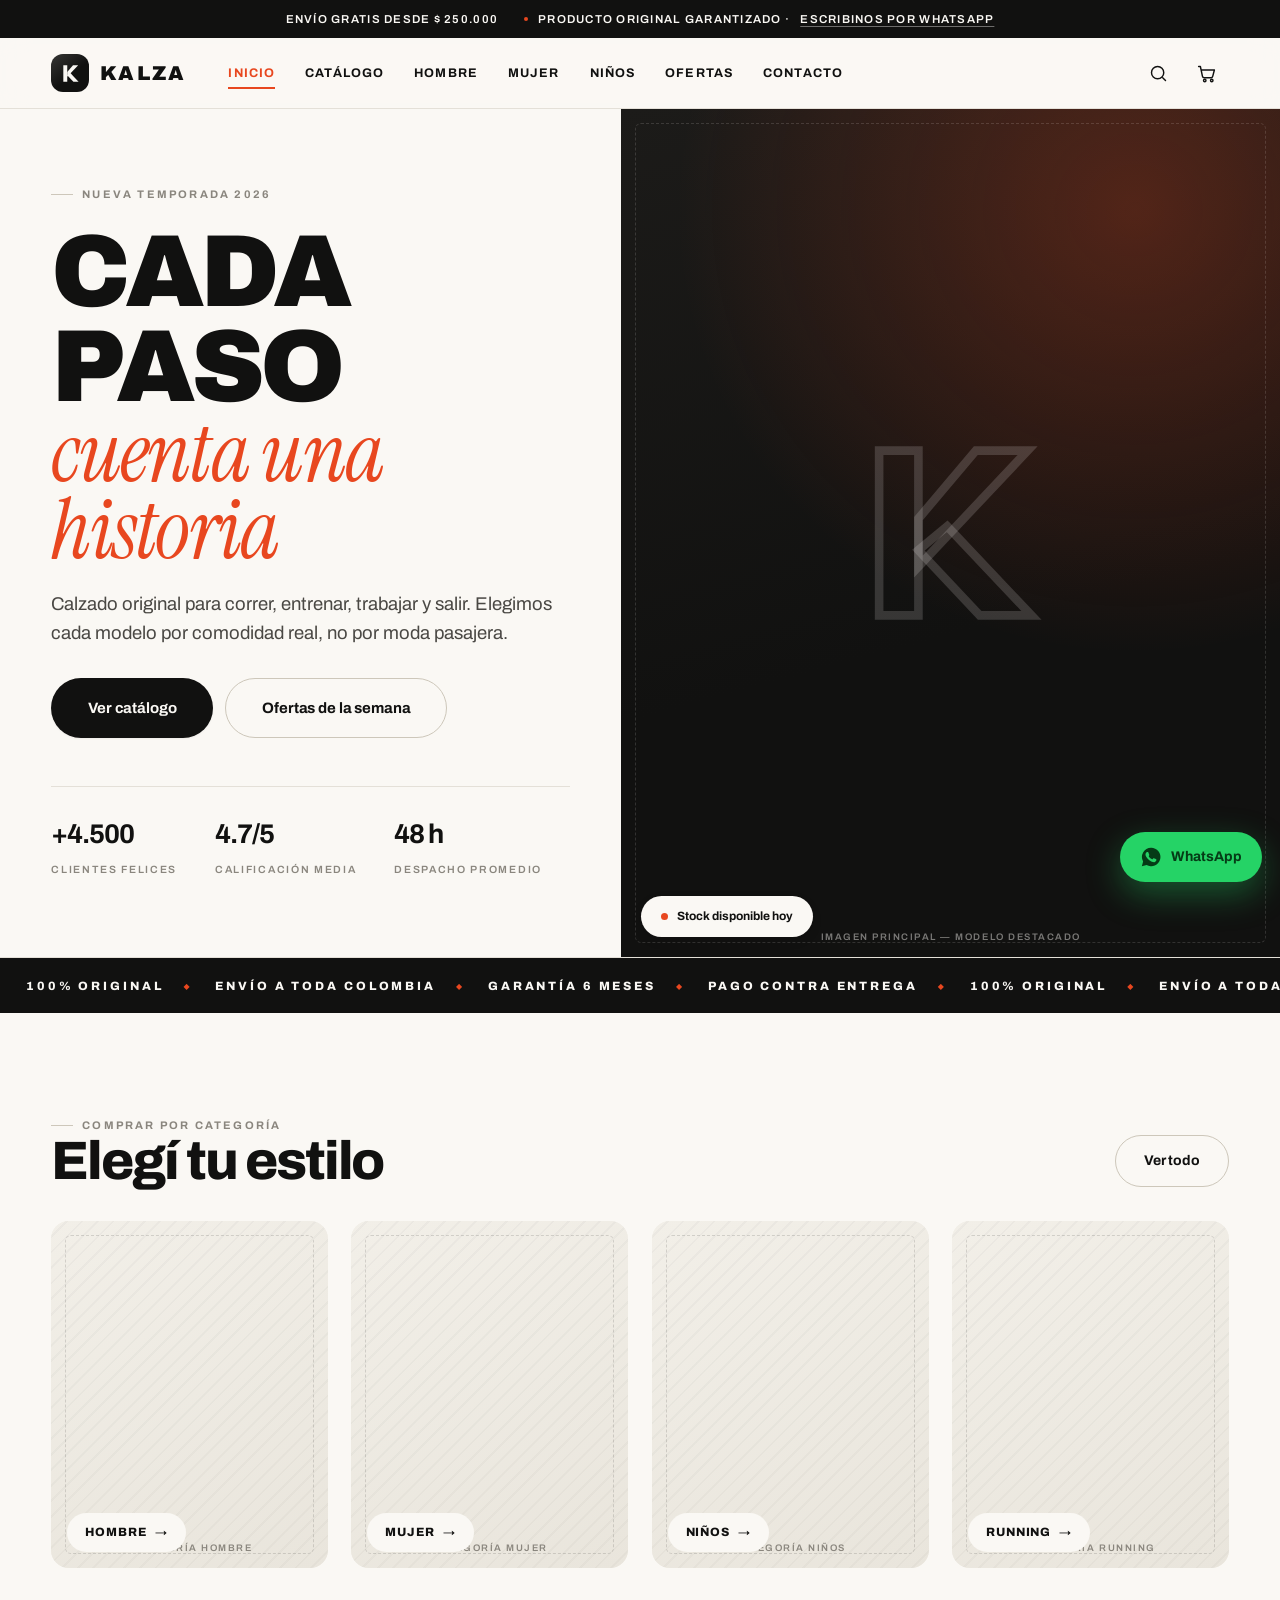
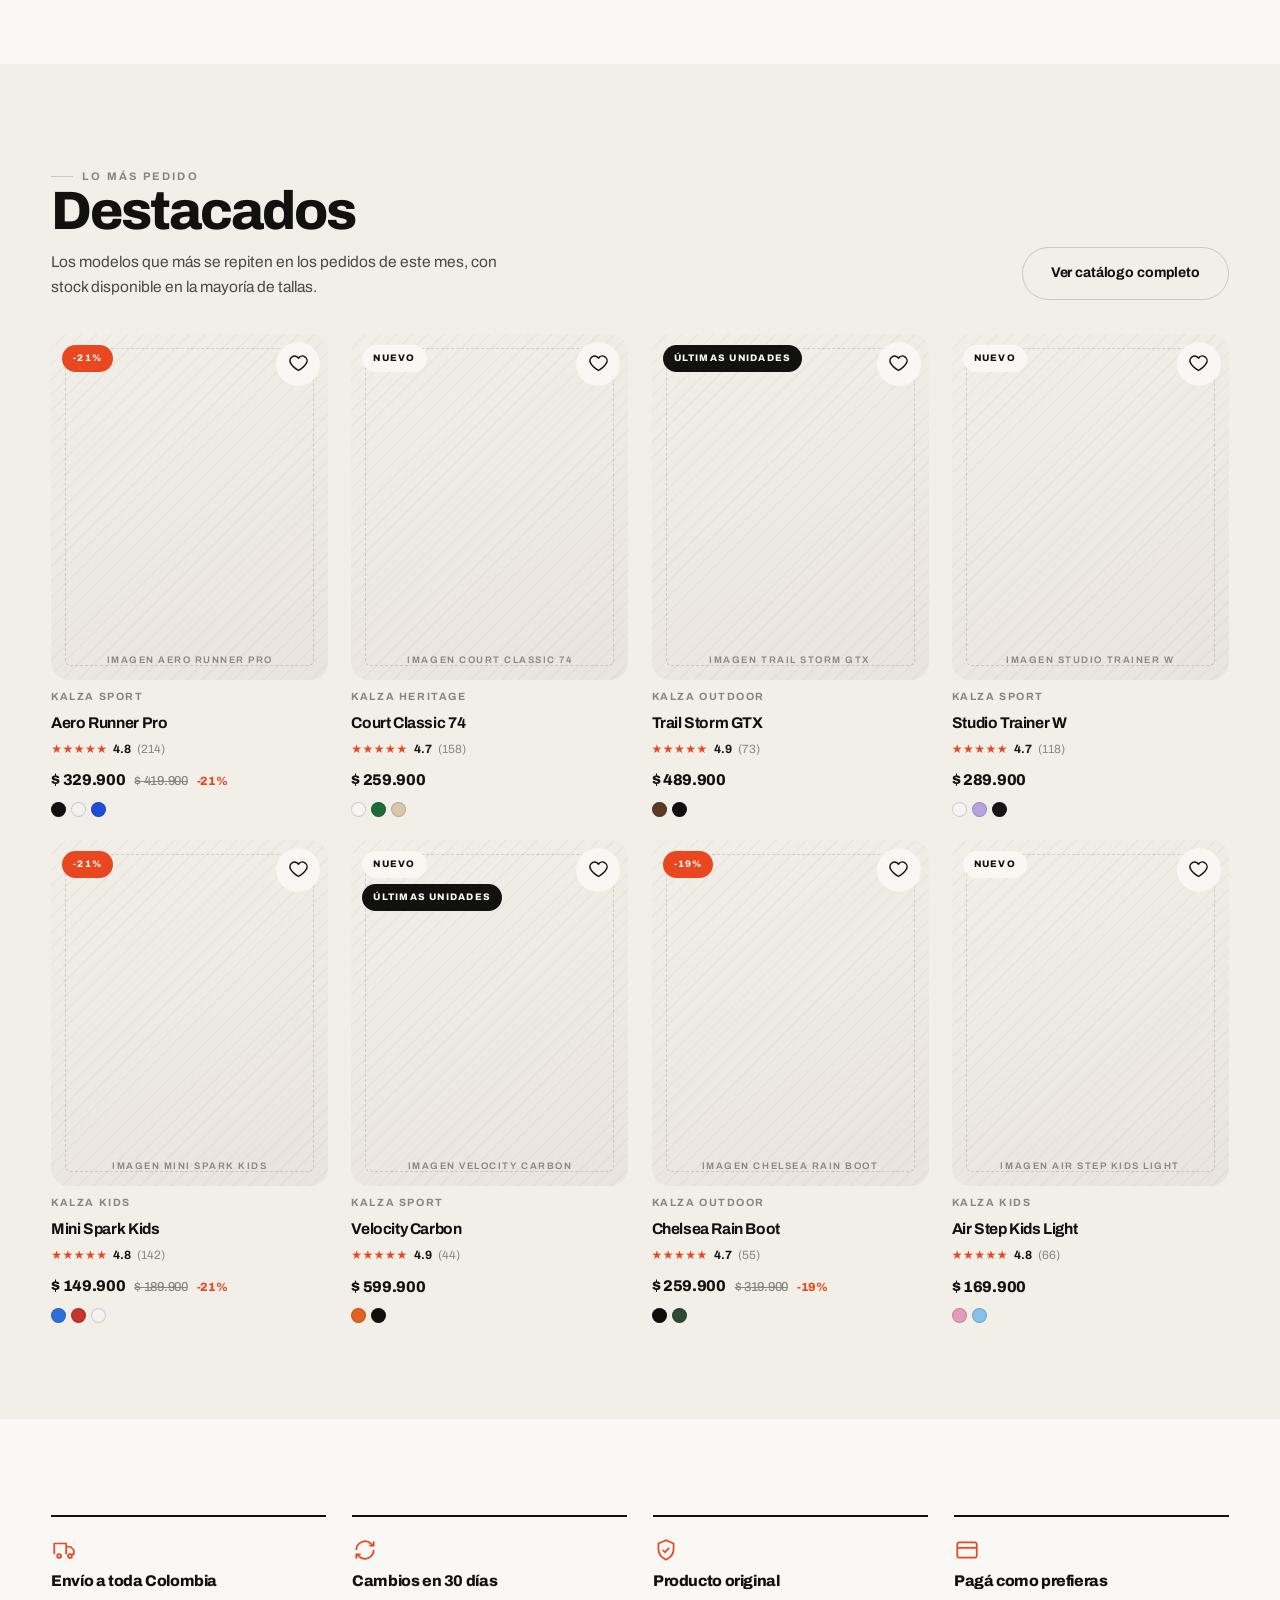
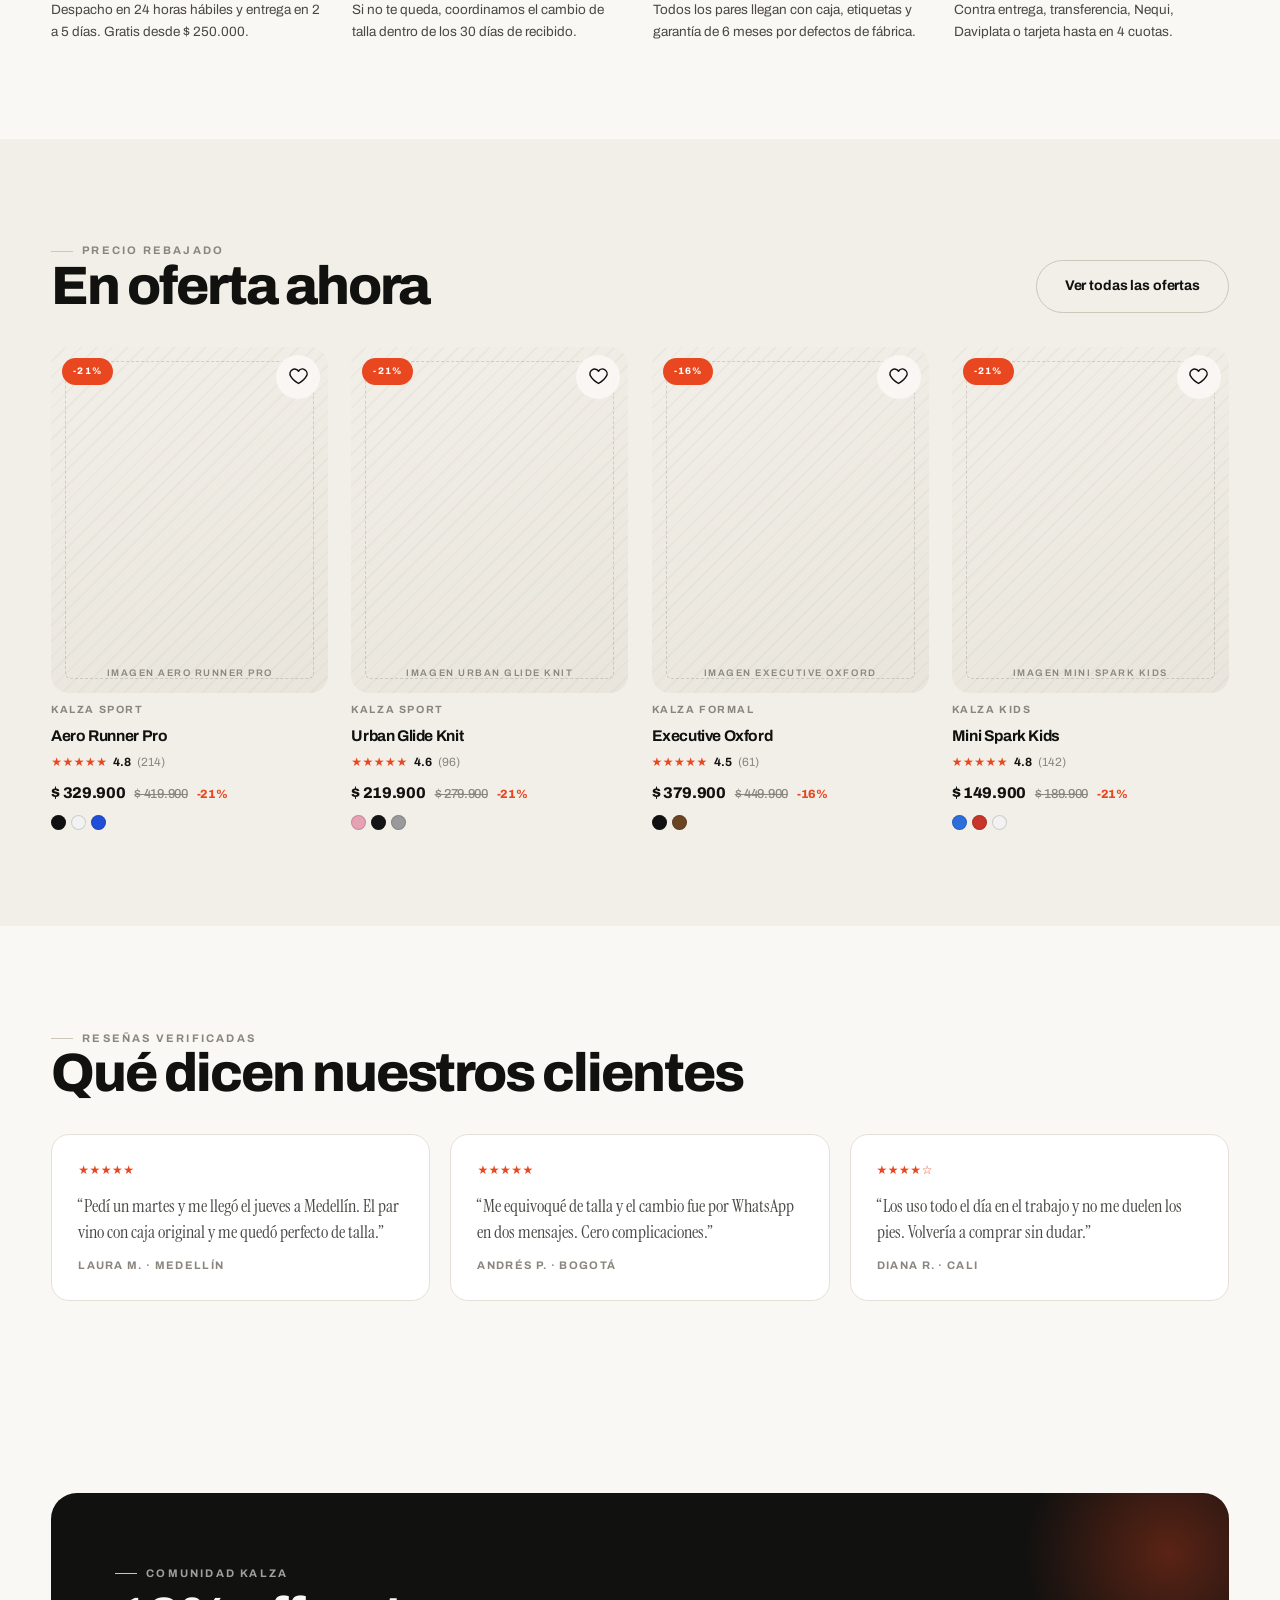
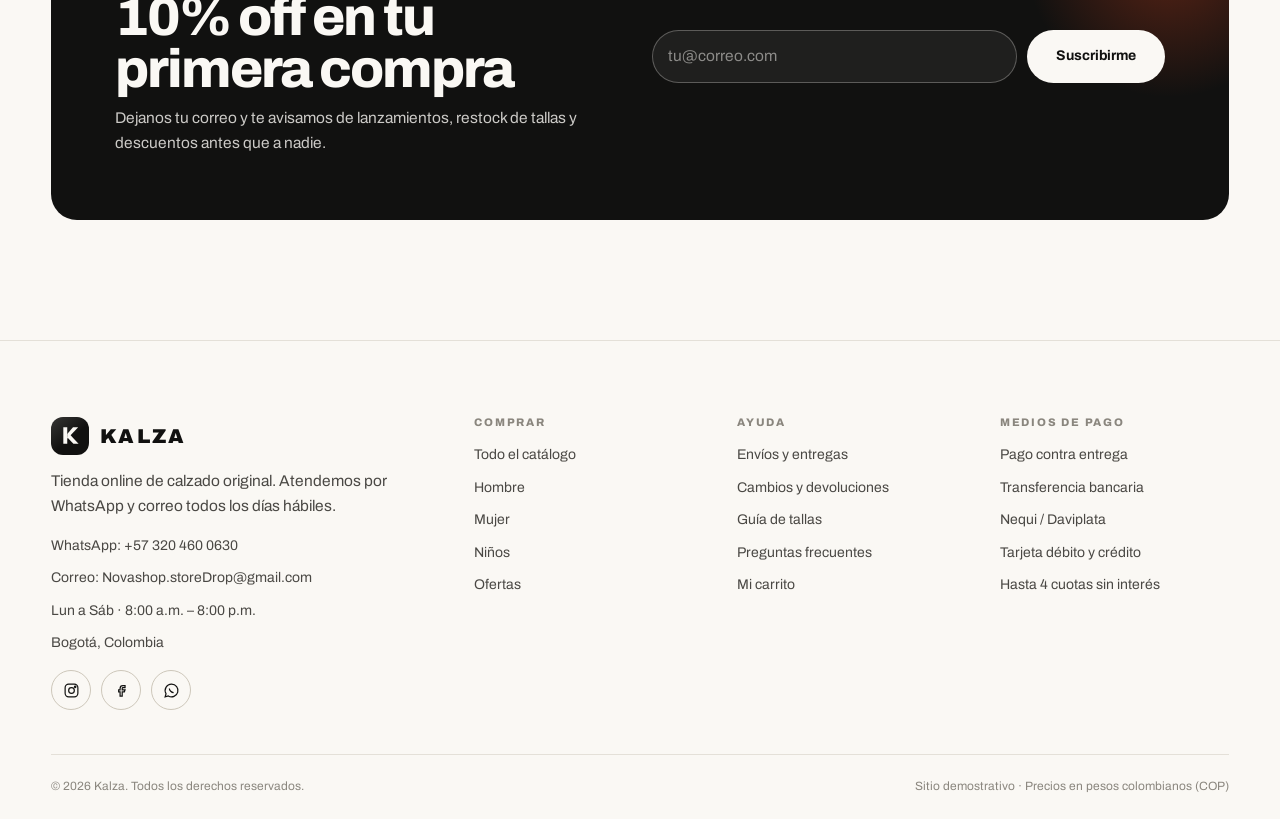
==== index.html @ 7bd83a24 "Rediseña el logo de Kalza y quita el descriptor del nombre - El wordmark ahora es solo KALZA, con tr" ====
<!DOCTYPE html>
<html lang="es-CO">
<head>
<meta charset="utf-8">
<meta name="viewport" content="width=device-width, initial-scale=1">
<title>Kalza · Zapatos originales con envío a toda Colombia</title>
<meta name="description" content="Tienda online de calzado original: running, urbano, formal, botas y niños. Envío a toda Colombia, producto original y atención directa por WhatsApp.">
<meta name="theme-color" content="#111110">
<meta property="og:title" content="Kalza · Calzado original">
<meta property="og:description" content="Zapatos originales con envío a toda Colombia y atención por WhatsApp.">
<meta property="og:type" content="website">
<link rel="icon" href="data:image/svg+xml,<svg xmlns='http://www.w3.org/2000/svg' viewBox='0 0 24 24'><rect width='24' height='24' rx='6.5' fill='%23111110'/><g fill='%23faf8f4'><path d='M4.5 3.4h4.1v17.2H4.5z'/><path d='M20 3.4h-5.4L8.6 10.5v5z'/><path d='m11.6 11.3 8.8 9.3h-5.4l-6.4-6.8z'/></g></svg>">
<link rel="stylesheet" href="assets/css/styles.css?v=3">
</head>
<body>
<a class="skip" href="#main">Saltar al contenido</a>

<!-- ===== Barra superior ===== -->
<div class="topbar">
  <div class="wrap">
    <span>Envío gratis desde <span data-free-from></span></span>
    <span class="topbar__extra"><span class="topbar__dot"></span> Producto original garantizado · <a data-wa="Hola Kalza, quiero hacer una consulta.">Escribinos por WhatsApp</a></span>
  </div>
</div>

<!-- ===== Header ===== -->
<header class="header">
  <div class="wrap header__in">
    <button class="icon-btn burger" data-open-menu aria-label="Abrir menú">
      <svg viewBox="0 0 24 24"><path d="M3 6h18M3 12h18M3 18h18"/></svg>
    </button>
    <a class="logo" href="index.html" aria-label="Kalza, inicio">
      <span class="logo__mark"><svg viewBox="0 0 24 24" aria-hidden="true"><path d="M4.5 3.4h4.1v17.2H4.5z"/><path d="M20 3.4h-5.4L8.6 10.5v5z"/><path d="m11.6 11.3 8.8 9.3h-5.4l-6.4-6.8z"/></svg></span>
      <span class="logo__name">Kalza</span>
    </a>
    <nav class="nav" aria-label="Principal">
      <a href="index.html" aria-current="page">Inicio</a>
      <a href="catalogo.html">Catálogo</a>
      <a href="catalogo.html?cat=hombre">Hombre</a>
      <a href="catalogo.html?cat=mujer">Mujer</a>
      <a href="catalogo.html?cat=ninos">Niños</a>
      <a href="catalogo.html?oferta=1">Ofertas</a>
      <a href="contacto.html">Contacto</a>
    </nav>
    <div class="header__actions">
      <a class="icon-btn" href="catalogo.html" aria-label="Buscar">
        <svg viewBox="0 0 24 24"><circle cx="11" cy="11" r="7"/><path d="m20 20-3.2-3.2"/></svg>
      </a>
      <button class="icon-btn" data-open-cart aria-label="Abrir carrito">
        <svg viewBox="0 0 24 24"><path d="M3 4h2l2.4 11.2a2 2 0 0 0 2 1.6h7.7a2 2 0 0 0 2-1.5L21 8H6"/><circle cx="10" cy="20" r="1.4"/><circle cx="18" cy="20" r="1.4"/></svg>
        <span class="badge" data-cart-count hidden>0</span>
      </button>
    </div>
  </div>
</header>

<main id="main">

  <!-- ===== Hero ===== -->
  <section class="hero">
    <div class="hero__grid">
      <div class="hero__copy">
        <span class="eyebrow">Nueva temporada 2026</span>
        <h1 class="h-xl">Cada paso<span class="serif">cuenta una historia</span></h1>
        <p class="lead">Calzado original para correr, entrenar, trabajar y salir. Elegimos cada modelo por comodidad real, no por moda pasajera.</p>
        <div class="hero__cta">
          <a class="btn btn--solid btn--lg" href="catalogo.html">Ver catálogo</a>
          <a class="btn btn--ghost btn--lg" href="catalogo.html?oferta=1">Ofertas de la semana</a>
        </div>
        <div class="hero__stats">
          <div><b>+4.500</b><span>Clientes felices</span></div>
          <div><b>4.7/5</b><span>Calificación media</span></div>
          <div><b>48 h</b><span>Despacho promedio</span></div>
        </div>
      </div>
      <div class="hero__media">
        <div class="ph ph--hero ph--brand" data-label="Imagen principal — modelo destacado">
          <span class="ph__mark"><svg viewBox="0 0 24 24" aria-hidden="true"><path d="M4.5 3.4h4.1v17.2H4.5z"/><path d="M20 3.4h-5.4L8.6 10.5v5z"/><path d="m11.6 11.3 8.8 9.3h-5.4l-6.4-6.8z"/></svg></span>
        </div>
        <span class="hero__tagpill">Stock disponible hoy</span>
      </div>
    </div>
  </section>

  <!-- ===== Marquee ===== -->
  <div class="marquee" aria-hidden="true">
    <div class="marquee__track">
      <span>100% Original</span><span>Envío a toda Colombia</span><span>Garantía 6 meses</span><span>Pago contra entrega</span>
      <span>100% Original</span><span>Envío a toda Colombia</span><span>Garantía 6 meses</span><span>Pago contra entrega</span>
    </div>
  </div>

  <!-- ===== Categorías ===== -->
  <section class="section reveal">
    <div class="wrap">
      <div class="section__head">
        <div>
          <span class="eyebrow">Comprar por categoría</span>
          <h2 class="h-lg">Elegí tu estilo</h2>
        </div>
        <a class="btn btn--ghost" href="catalogo.html">Ver todo</a>
      </div>
      <div class="grid grid--cats">
        <a class="cat" href="catalogo.html?cat=hombre"><div class="ph ph--4x5" data-label="Categoría hombre"></div><span class="cat__label">Hombre</span></a>
        <a class="cat" href="catalogo.html?cat=mujer"><div class="ph ph--4x5" data-label="Categoría mujer"></div><span class="cat__label">Mujer</span></a>
        <a class="cat" href="catalogo.html?cat=ninos"><div class="ph ph--4x5" data-label="Categoría niños"></div><span class="cat__label">Niños</span></a>
        <a class="cat" href="catalogo.html?tipo=running"><div class="ph ph--4x5" data-label="Categoría running"></div><span class="cat__label">Running</span></a>
      </div>
    </div>
  </section>

  <!-- ===== Destacados ===== -->
  <section class="section section--alt reveal">
    <div class="wrap">
      <div class="section__head">
        <div>
          <span class="eyebrow">Lo más pedido</span>
          <h2 class="h-lg">Destacados</h2>
          <p>Los modelos que más se repiten en los pedidos de este mes, con stock disponible en la mayoría de tallas.</p>
        </div>
        <a class="btn btn--ghost" href="catalogo.html">Ver catálogo completo</a>
      </div>
      <div class="grid grid--products" data-featured></div>
    </div>
  </section>

  <!-- ===== Beneficios ===== -->
  <section class="section reveal">
    <div class="wrap">
      <ul class="usps">
        <li class="usp">
          <svg viewBox="0 0 24 24"><path d="M3 16V6h11v10M14 9h4l3 3v4h-2"/><circle cx="7.5" cy="17.5" r="1.8"/><circle cx="17.5" cy="17.5" r="1.8"/></svg>
          <h3>Envío a toda Colombia</h3>
          <p>Despacho en 24 horas hábiles y entrega en 2 a 5 días. Gratis desde <span data-free-from></span>.</p>
        </li>
        <li class="usp">
          <svg viewBox="0 0 24 24"><path d="M4 12a8 8 0 0 1 13.7-5.6L20 8"/><path d="M20 4v4h-4"/><path d="M20 12a8 8 0 0 1-13.7 5.6L4 16"/><path d="M4 20v-4h4"/></svg>
          <h3>Cambios en 30 días</h3>
          <p>Si no te queda, coordinamos el cambio de talla dentro de los 30 días de recibido.</p>
        </li>
        <li class="usp">
          <svg viewBox="0 0 24 24"><path d="M12 3 5 6v5c0 4.5 3 8 7 10 4-2 7-5.5 7-10V6l-7-3z"/><path d="m9 12 2 2 4-4"/></svg>
          <h3>Producto original</h3>
          <p>Todos los pares llegan con caja, etiquetas y garantía de 6 meses por defectos de fábrica.</p>
        </li>
        <li class="usp">
          <svg viewBox="0 0 24 24"><rect x="3" y="5" width="18" height="14" rx="2"/><path d="M3 10h18"/></svg>
          <h3>Pagá como prefieras</h3>
          <p>Contra entrega, transferencia, Nequi, Daviplata o tarjeta hasta en 4 cuotas.</p>
        </li>
      </ul>
    </div>
  </section>

  <!-- ===== Banner ofertas ===== -->
  <section class="section section--alt reveal">
    <div class="wrap">
      <div class="section__head">
        <div>
          <span class="eyebrow">Precio rebajado</span>
          <h2 class="h-lg">En oferta ahora</h2>
        </div>
        <a class="btn btn--ghost" href="catalogo.html?oferta=1">Ver todas las ofertas</a>
      </div>
      <div class="grid grid--products" data-sale></div>
    </div>
  </section>

  <!-- ===== Testimonios ===== -->
  <section class="section reveal">
    <div class="wrap">
      <div class="section__head">
        <div>
          <span class="eyebrow">Reseñas verificadas</span>
          <h2 class="h-lg">Qué dicen nuestros clientes</h2>
        </div>
      </div>
      <div class="quotes">
        <article class="quote">
          <div class="stars"><span>★★★★★</span></div>
          <p>“Pedí un martes y me llegó el jueves a Medellín. El par vino con caja original y me quedó perfecto de talla.”</p>
          <footer>Laura M. · Medellín</footer>
        </article>
        <article class="quote">
          <div class="stars"><span>★★★★★</span></div>
          <p>“Me equivoqué de talla y el cambio fue por WhatsApp en dos mensajes. Cero complicaciones.”</p>
          <footer>Andrés P. · Bogotá</footer>
        </article>
        <article class="quote">
          <div class="stars"><span>★★★★☆</span></div>
          <p>“Los uso todo el día en el trabajo y no me duelen los pies. Volvería a comprar sin dudar.”</p>
          <footer>Diana R. · Cali</footer>
        </article>
      </div>
    </div>
  </section>

  <!-- ===== Newsletter ===== -->
  <section class="section reveal">
    <div class="wrap">
      <div class="newsletter">
        <div>
          <span class="eyebrow" style="color:rgba(255,255,255,.6)">Comunidad Kalza</span>
          <h2 class="h-lg" style="margin-top:8px">10% off en tu primera compra</h2>
          <p style="margin-top:10px;opacity:.8">Dejanos tu correo y te avisamos de lanzamientos, restock de tallas y descuentos antes que a nadie.</p>
        </div>
        <form data-newsletter>
          <input class="input" type="email" name="correo" placeholder="tu@correo.com" required aria-label="Tu correo">
          <button class="btn btn--light" type="submit">Suscribirme</button>
        </form>
      </div>
    </div>
  </section>

</main>

<!-- ===== Footer ===== -->
<footer class="footer">
  <div class="wrap">
    <div class="footer__grid">
      <div>
        <a class="logo" href="index.html" aria-label="Kalza, inicio">
      <span class="logo__mark"><svg viewBox="0 0 24 24" aria-hidden="true"><path d="M4.5 3.4h4.1v17.2H4.5z"/><path d="M20 3.4h-5.4L8.6 10.5v5z"/><path d="m11.6 11.3 8.8 9.3h-5.4l-6.4-6.8z"/></svg></span>
      <span class="logo__name">Kalza</span>
    </a>
        <p style="margin-top:14px;color:var(--ink-soft);max-width:38ch">Tienda online de calzado original. Atendemos por WhatsApp y correo todos los días hábiles.</p>
        <ul style="margin-top:16px">
          <li>WhatsApp: <a data-wa="Hola Kalza, quiero información."><span data-store-phone></span></a></li>
          <li>Correo: <a data-mail><span data-store-email></span></a></li>
          <li><span data-store-hours></span></li>
          <li><span data-store-city></span></li>
        </ul>
        <div class="social" style="margin-top:16px">
          <a href="https://instagram.com/" target="_blank" rel="noopener" aria-label="Instagram"><svg viewBox="0 0 24 24"><rect x="3" y="3" width="18" height="18" rx="5"/><circle cx="12" cy="12" r="4"/><circle cx="17.2" cy="6.8" r="1"/></svg></a>
          <a href="https://facebook.com/" target="_blank" rel="noopener" aria-label="Facebook"><svg viewBox="0 0 24 24"><path d="M14 8h3V5h-3a4 4 0 0 0-4 4v2H8v3h2v6h3v-6h3l1-3h-4V9a1 1 0 0 1 1-1z"/></svg></a>
          <a data-wa="Hola Kalza!" aria-label="WhatsApp"><svg viewBox="0 0 24 24"><path d="M12 3a9 9 0 0 0-7.7 13.6L3 21l4.5-1.3A9 9 0 1 0 12 3z"/><path d="M9 9c0 3 3 6 6 6"/></svg></a>
        </div>
      </div>
      <div>
        <h4>Comprar</h4>
        <ul>
          <li><a href="catalogo.html">Todo el catálogo</a></li>
          <li><a href="catalogo.html?cat=hombre">Hombre</a></li>
          <li><a href="catalogo.html?cat=mujer">Mujer</a></li>
          <li><a href="catalogo.html?cat=ninos">Niños</a></li>
          <li><a href="catalogo.html?oferta=1">Ofertas</a></li>
        </ul>
      </div>
      <div>
        <h4>Ayuda</h4>
        <ul>
          <li><a href="contacto.html#envios">Envíos y entregas</a></li>
          <li><a href="contacto.html#cambios">Cambios y devoluciones</a></li>
          <li><a href="contacto.html#tallas">Guía de tallas</a></li>
          <li><a href="contacto.html#faq">Preguntas frecuentes</a></li>
          <li><a href="carrito.html">Mi carrito</a></li>
        </ul>
      </div>
      <div>
        <h4>Medios de pago</h4>
        <ul>
          <li>Pago contra entrega</li>
          <li>Transferencia bancaria</li>
          <li>Nequi / Daviplata</li>
          <li>Tarjeta débito y crédito</li>
          <li>Hasta 4 cuotas sin interés</li>
        </ul>
      </div>
    </div>
    <div class="footer__bottom">
      <span>© <span data-year></span> Kalza. Todos los derechos reservados.</span>
      <span>Sitio demostrativo · Precios en pesos colombianos (COP)</span>
    </div>
  </div>
</footer>

<!-- ===== Menú móvil ===== -->
<div class="drawer-nav" data-menu data-open="false">
  <div class="drawer-nav__scrim"></div>
  <div class="drawer-nav__panel" role="dialog" aria-label="Menú">
    <div class="drawer-nav__head">
      <span class="logo">
      <span class="logo__mark"><svg viewBox="0 0 24 24" aria-hidden="true"><path d="M4.5 3.4h4.1v17.2H4.5z"/><path d="M20 3.4h-5.4L8.6 10.5v5z"/><path d="m11.6 11.3 8.8 9.3h-5.4l-6.4-6.8z"/></svg></span>
      <span class="logo__name">Kalza</span>
    </span>
    </span>
      <button class="icon-btn" data-close-menu aria-label="Cerrar menú"><svg viewBox="0 0 24 24"><path d="M6 6l12 12M18 6 6 18"/></svg></button>
    </div>
    <a href="index.html">Inicio</a>
    <a href="catalogo.html">Catálogo</a>
    <a href="catalogo.html?cat=hombre">Hombre</a>
    <a href="catalogo.html?cat=mujer">Mujer</a>
    <a href="catalogo.html?cat=ninos">Niños</a>
    <a href="catalogo.html?oferta=1">Ofertas</a>
    <a href="carrito.html">Carrito</a>
    <a href="contacto.html">Contacto</a>
    <a class="btn btn--wa" style="margin-top:18px" data-wa="Hola Kalza, quiero información sobre sus zapatos.">Escribir por WhatsApp</a>
  </div>
</div>

<!-- ===== Carrito lateral ===== -->
<div class="drawer" data-cart-drawer data-open="false">
  <div class="drawer__scrim"></div>
  <aside class="drawer__panel" role="dialog" aria-label="Carrito de compras">
    <header class="drawer__head">
      <strong>Tu carrito</strong>
      <button class="icon-btn" data-close-cart aria-label="Cerrar carrito"><svg viewBox="0 0 24 24"><path d="M6 6l12 12M18 6 6 18"/></svg></button>
    </header>
    <div class="drawer__body" data-drawer-body></div>
    <footer class="drawer__foot">
      <div class="totals">
        <div><span>Subtotal</span><span data-drawer-subtotal>$0</span></div>
        <div><span>Envío</span><span data-drawer-shipping>—</span></div>
        <div class="grand"><span>Total</span><span data-drawer-total>$0</span></div>
      </div>
      <a class="btn btn--wa btn--block" data-drawer-wa data-drawer-checkout target="_blank" rel="noopener">Finalizar por WhatsApp</a>
      <a class="btn btn--ghost btn--block" href="carrito.html">Ver carrito completo</a>
    </footer>
  </aside>
</div>

<a class="wa-float" data-wa="Hola Kalza, quiero información sobre sus zapatos." aria-label="Escribir por WhatsApp">
  <svg viewBox="0 0 24 24"><path d="M12 2a10 10 0 0 0-8.6 15L2 22l5.2-1.4A10 10 0 1 0 12 2zm5.6 14.2c-.2.7-1.3 1.3-1.9 1.4-.5.1-1.1.1-1.8-.1-.4-.1-1-.3-1.7-.6-3-1.3-4.9-4.3-5-4.5-.2-.2-1.2-1.6-1.2-3s.7-2.1 1-2.4c.3-.3.6-.4.8-.4h.6c.2 0 .5-.1.7.5l1 2.4c.1.2.1.4 0 .6l-.4.6c-.1.2-.3.3-.1.6.1.3.6 1.2 1.4 1.9 1 .9 1.8 1.2 2.1 1.3.3.1.4.1.6-.1l.8-1c.2-.2.4-.2.6-.1l2.2 1c.3.2.4.2.5.4.1.1.1.6-.1 1.3z"/></svg>
  <b>WhatsApp</b>
</a>

<script src="assets/js/data.js"></script>
<script src="assets/js/app.js"></script>
</body>
</html>
---- assets/css/styles.css ----
/* ==========================================================================
   ZANCADA — Sistema de diseño
   Editorial monocromo cálido + un acento de color. Sin dependencias.
   ========================================================================== */

@import url("https://fonts.googleapis.com/css2?family=Archivo:wght@400;500;600;700;800;900&family=Instrument+Serif:ital@0;1&display=swap");

:root{
  /* Color */
  --ink:#111110;
  --ink-soft:#4a4844;
  --muted:#8a867e;
  --line:#e4e0d8;
  --line-strong:#cdc7ba;
  --paper:#faf8f4;
  --paper-2:#f2efe8;
  --white:#ffffff;
  --accent:#e8471f;
  --accent-soft:#fdece7;
  --sale:#c2261a;
  --wa:#25d366;

  /* Forma */
  --radius:6px;
  --radius-lg:18px;
  --radius-xl:26px;
  --shadow-sm:0 1px 2px rgba(17,17,16,.05);
  --shadow:0 4px 12px rgba(17,17,16,.07), 0 1px 3px rgba(17,17,16,.05);
  --shadow-lg:0 24px 60px rgba(17,17,16,.16);

  /* Medidas */
  --header-h:70px;
  --max:1340px;
  --pad:clamp(18px, 4vw, 56px);

  /* Tipografía */
  --font:"Archivo", "Helvetica Neue", Helvetica, Arial, system-ui, sans-serif;
  --serif:"Instrument Serif", Georgia, "Times New Roman", serif;

  --ease:cubic-bezier(.22,.61,.36,1);
  --ease-out:cubic-bezier(.16,1,.3,1);
}

*,*::before,*::after{box-sizing:border-box}
html{-webkit-text-size-adjust:100%; scroll-behavior:smooth; scroll-padding-top:calc(var(--header-h) + 20px)}
body{
  margin:0; background:var(--paper); color:var(--ink);
  font-family:var(--font); font-size:15.5px; line-height:1.6;
  font-feature-settings:"ss01","cv01";
  -webkit-font-smoothing:antialiased; text-rendering:optimizeLegibility;
}
img{max-width:100%; display:block}
a{color:inherit; text-decoration:none}
button{font:inherit; color:inherit; cursor:pointer; border:0; background:none}
input,select,textarea{font:inherit; color:inherit}
h1,h2,h3,h4{margin:0; line-height:1.04; letter-spacing:-.03em; font-weight:800}
p{margin:0}
ul{margin:0; padding:0; list-style:none}
::selection{background:var(--ink); color:var(--paper)}

.wrap{max-width:var(--max); margin-inline:auto; padding-inline:var(--pad)}
.sr-only{position:absolute;width:1px;height:1px;padding:0;margin:-1px;overflow:hidden;clip:rect(0 0 0 0);white-space:nowrap;border:0}
.skip{position:absolute;left:8px;top:-60px;background:var(--ink);color:var(--paper);padding:10px 18px;border-radius:999px;z-index:300;transition:top .2s}
.skip:focus{top:8px}
:focus-visible{outline:2px solid var(--accent); outline-offset:3px; border-radius:2px}

/* ---------- Tipografía ---------- */
.eyebrow{
  font-size:11px;letter-spacing:.2em;text-transform:uppercase;font-weight:700;color:var(--muted);
  display:inline-flex;align-items:center;gap:9px;
}
.eyebrow::before{content:"";width:22px;height:1px;background:var(--line-strong)}
.h-xl{font-size:clamp(42px,8vw,104px);letter-spacing:-.045em;line-height:.92;font-weight:900;text-transform:uppercase}
.h-lg{font-size:clamp(30px,4.6vw,54px);letter-spacing:-.038em;line-height:.98}
.h-md{font-size:clamp(20px,2.6vw,30px);letter-spacing:-.03em}
.lead{font-size:clamp(15.5px,1.5vw,18.5px);color:var(--ink-soft);max-width:58ch;line-height:1.55}
.muted{color:var(--muted)}
.serif{font-family:var(--serif);font-weight:400;font-style:italic;letter-spacing:-.01em;text-transform:none}

/* ---------- Botones ---------- */
.btn{
  position:relative;overflow:hidden;
  display:inline-flex;align-items:center;justify-content:center;gap:10px;
  padding:14px 28px;border-radius:999px;font-weight:700;font-size:14px;letter-spacing:-.01em;
  transition:transform .22s var(--ease-out), background .2s, color .2s, border-color .2s, box-shadow .22s;
  border:1.5px solid transparent; text-align:center; white-space:nowrap;
}
.btn::after{
  content:"";position:absolute;inset:0;background:linear-gradient(120deg,transparent 30%,rgba(255,255,255,.22) 50%,transparent 70%);
  transform:translateX(-120%);transition:transform .7s var(--ease-out);
}
.btn:hover::after{transform:translateX(120%)}
.btn svg{width:19px;height:19px;flex:none;fill:currentColor;stroke:none}
.btn:hover{transform:translateY(-2px)}
.btn:active{transform:translateY(0) scale(.99)}
.btn--solid{background:var(--ink);color:var(--paper);box-shadow:var(--shadow-sm)}
.btn--solid:hover{background:#000;box-shadow:0 10px 24px rgba(17,17,16,.22)}
.btn--accent{background:var(--accent);color:#fff}
.btn--accent:hover{background:#d33d17;box-shadow:0 10px 24px rgba(232,71,31,.3)}
.btn--ghost{border-color:var(--line-strong);color:var(--ink);background:transparent}
.btn--ghost:hover{background:var(--ink);color:var(--paper);border-color:var(--ink)}
.btn--light{background:var(--paper);color:var(--ink)}
.btn--wa{background:var(--wa);color:#053b16}
.btn--wa:hover{background:#1fbe5b;box-shadow:0 10px 24px rgba(37,211,102,.32)}
.btn--block{width:100%}
.btn--lg{padding:17px 36px;font-size:15px}
.btn[disabled]{opacity:.4;pointer-events:none}

/* ---------- Logo ---------- */
.logo{display:inline-flex;align-items:center;gap:11px;color:var(--ink);line-height:1}
.logo__mark{
  width:38px;height:38px;flex:none;border-radius:12px;background:var(--ink);
  display:grid;place-items:center;position:relative;overflow:hidden;
  transition:transform .4s var(--ease-out), background .3s;
}
.logo__mark::after{
  content:"";position:absolute;inset:0;
  background:linear-gradient(140deg,rgba(250,248,244,.16),transparent 55%);
}
.logo:hover .logo__mark{transform:rotate(-6deg) scale(1.06);background:var(--accent)}
.logo__mark svg{width:23px;height:23px;fill:var(--paper);position:relative;z-index:1}
.logo__name{
  font-weight:900;font-size:20px;letter-spacing:.11em;text-transform:uppercase;
  display:block;padding-right:.11em;
}
.logo--lg .logo__mark{width:52px;height:52px;border-radius:16px}
.logo--lg .logo__mark svg{width:31px;height:31px}
.logo--lg .logo__name{font-size:27px}
/* Logo en superficies oscuras */
.on-ink .logo,.on-ink .logo__name{color:var(--paper)}
.on-ink .logo__mark{background:var(--paper)}
.on-ink .logo__mark svg{fill:var(--ink)}

/* ---------- Barra superior ---------- */
.topbar{background:var(--ink);color:var(--paper);font-size:11.5px;letter-spacing:.11em;text-transform:uppercase;font-weight:600}
.topbar .wrap{display:flex;align-items:center;justify-content:center;gap:26px;min-height:38px;text-align:center}
.topbar a{color:var(--paper);text-decoration:underline;text-underline-offset:3px;text-decoration-color:rgba(250,248,244,.4)}
.topbar a:hover{text-decoration-color:var(--paper)}
.topbar__dot{width:4px;height:4px;border-radius:999px;background:var(--accent);display:inline-block}
.topbar__extra{display:none}
@media(min-width:900px){.topbar__extra{display:inline-flex;align-items:center;gap:10px}}

/* ---------- Header ---------- */
.header{position:sticky;top:0;z-index:100;background:rgba(250,248,244,.82);backdrop-filter:saturate(1.4) blur(14px);border-bottom:1px solid var(--line);transition:box-shadow .3s}
.header.is-stuck{box-shadow:0 1px 20px rgba(17,17,16,.08)}
.header__in{display:flex;align-items:center;gap:22px;min-height:var(--header-h)}
.nav{display:none;gap:30px;margin-left:18px}
.nav a{font-size:12.5px;font-weight:700;letter-spacing:.09em;text-transform:uppercase;padding:9px 0;position:relative}
.nav a::after{content:"";position:absolute;left:0;right:0;bottom:3px;height:2px;background:var(--accent);transform:scaleX(0);transform-origin:left;transition:transform .32s var(--ease-out)}
.nav a:hover::after,.nav a[aria-current="page"]::after{transform:scaleX(1)}
.nav a[aria-current="page"]{color:var(--accent)}
@media(min-width:1020px){.nav{display:flex}}
.header__actions{margin-left:auto;display:flex;align-items:center;gap:4px}
.icon-btn{width:44px;height:44px;border-radius:999px;display:grid;place-items:center;transition:background .2s, transform .2s;position:relative}
.icon-btn:hover{background:var(--paper-2);transform:translateY(-1px)}
.icon-btn svg{width:21px;height:21px;stroke:currentColor;fill:none;stroke-width:1.65;stroke-linecap:round;stroke-linejoin:round}
.badge{position:absolute;top:3px;right:1px;min-width:19px;height:19px;padding:0 5px;border-radius:999px;background:var(--accent);color:#fff;font-size:11px;font-weight:800;display:grid;place-items:center;line-height:1;box-shadow:0 0 0 2.5px var(--paper)}
.badge[hidden]{display:none}
.burger{display:grid}
@media(min-width:1020px){.burger{display:none}}

/* Menú móvil */
.drawer-nav{position:fixed;inset:0;z-index:180;visibility:hidden}
.drawer-nav[data-open="true"]{visibility:visible}
.drawer-nav__scrim{position:absolute;inset:0;background:rgba(17,17,16,.5);opacity:0;transition:opacity .35s;backdrop-filter:blur(2px)}
.drawer-nav[data-open="true"] .drawer-nav__scrim{opacity:1}
.drawer-nav__panel{
  position:absolute;inset:0 20% 0 0;min-width:300px;background:var(--paper);padding:24px;
  transform:translateX(-100%);transition:transform .42s var(--ease-out);
  display:flex;flex-direction:column;gap:2px;overflow:auto;
}
.drawer-nav[data-open="true"] .drawer-nav__panel{transform:none}
.drawer-nav__panel a{
  font-size:27px;font-weight:800;text-transform:uppercase;letter-spacing:-.035em;
  padding:13px 0;border-bottom:1px solid var(--line);transition:padding-left .25s var(--ease-out), color .2s;
}
.drawer-nav__panel a:hover{padding-left:10px;color:var(--accent)}
.drawer-nav__head{display:flex;justify-content:space-between;align-items:center;margin-bottom:18px}

/* ---------- Placeholders de imagen ---------- */
.ph{
  position:relative;overflow:hidden;
  background:
    repeating-linear-gradient(-45deg, rgba(17,17,16,.028) 0 2px, transparent 2px 11px),
    linear-gradient(160deg, var(--paper-2), #e9e5dc);
}
.ph::before{
  content:"";position:absolute;inset:14px;border:1px dashed rgba(17,17,16,.14);border-radius:6px;
}
.ph::after{
  content:attr(data-label);position:absolute;inset:auto 0 0 0;padding:12px;
  font-size:9.5px;letter-spacing:.16em;text-transform:uppercase;color:var(--muted);text-align:center;font-weight:600;
}
/* Placeholder de marca: fondo oscuro con el monograma al agua.
   Evita el vacío blanco mientras no haya fotos reales. */
.ph--brand{
  background:
    radial-gradient(120% 90% at 78% 12%, rgba(232,71,31,.28), transparent 58%),
    linear-gradient(165deg, #1c1b19, #111110 60%);
}
.ph--brand::before{border-color:rgba(250,248,244,.14)}
.ph--brand::after{color:rgba(250,248,244,.45)}
.ph--brand .ph__mark{
  position:absolute;inset:0;display:grid;place-items:center;pointer-events:none;
}
.ph--brand .ph__mark svg{
  width:min(46%,230px);height:auto;fill:none;stroke:rgba(250,248,244,.16);stroke-width:.9;
}
.ph--1x1{aspect-ratio:1/1}
.ph--4x5{aspect-ratio:4/5}
.ph--16x9{aspect-ratio:16/9}
.ph--hero{min-height:clamp(340px,62vh,620px)}

/* ---------- Hero ---------- */
.hero{position:relative;overflow:hidden;border-bottom:1px solid var(--line)}
.hero__grid{display:grid;gap:0}
@media(min-width:960px){.hero__grid{grid-template-columns:1fr 1.06fr;align-items:stretch}}
.hero__copy{display:flex;flex-direction:column;justify-content:center;gap:22px;padding:clamp(40px,6vw,92px) var(--pad);position:relative;z-index:2}
.hero__copy .h-xl{max-width:11ch}
.hero__copy .h-xl .serif{display:block;color:var(--accent);text-transform:none;font-size:.82em;letter-spacing:-.02em}
.hero__cta{display:flex;flex-wrap:wrap;gap:12px;margin-top:8px}
.hero__stats{display:flex;gap:38px;margin-top:26px;padding-top:26px;border-top:1px solid var(--line);flex-wrap:wrap}
.hero__stats b{display:block;font-size:27px;letter-spacing:-.04em}
.hero__stats span{font-size:10.5px;letter-spacing:.16em;text-transform:uppercase;color:var(--muted);font-weight:600}
.hero__media{position:relative}
.hero__media .ph{height:100%}
.hero__tagpill{
  position:absolute;left:20px;bottom:20px;z-index:3;background:var(--paper);border-radius:999px;
  padding:11px 20px;font-size:12px;font-weight:700;display:flex;align-items:center;gap:9px;box-shadow:var(--shadow);
}
.hero__tagpill::before{content:"";width:7px;height:7px;border-radius:999px;background:var(--accent);animation:pulse 2.2s infinite}
@keyframes pulse{0%,100%{opacity:1;transform:scale(1)}50%{opacity:.45;transform:scale(.8)}}

/* ---------- Marquee ---------- */
.marquee{background:var(--ink);color:var(--paper);overflow:hidden;padding:15px 0;white-space:nowrap}
.marquee__track{display:inline-flex;gap:0;animation:slide 30s linear infinite;font-size:12px;font-weight:800;letter-spacing:.24em;text-transform:uppercase}
.marquee__track span{padding:0 26px;position:relative}
.marquee__track span::before{content:"◆";position:absolute;left:-6px;color:var(--accent);font-size:8px;top:50%;transform:translateY(-50%)}
@keyframes slide{to{transform:translateX(-50%)}}
@media(prefers-reduced-motion:reduce){.marquee__track{animation:none}}

/* ---------- Secciones ---------- */
.section{padding:clamp(54px,7.5vw,104px) 0}
.section--alt{background:var(--paper-2)}
.section--ink{background:var(--ink);color:var(--paper)}
.section--ink .lead,.section--ink .muted{color:rgba(250,248,244,.68)}
.section__head{display:flex;flex-wrap:wrap;align-items:end;justify-content:space-between;gap:18px;margin-bottom:34px}
.section__head p{max-width:50ch;color:var(--ink-soft);margin-top:12px}

/* ---------- Revelado al hacer scroll ---------- */
.reveal{opacity:0;transform:translateY(22px)}
.reveal.is-in{opacity:1;transform:none;transition:opacity .7s var(--ease-out), transform .7s var(--ease-out)}
@media(prefers-reduced-motion:reduce){.reveal{opacity:1;transform:none}}

/* ---------- Grillas ---------- */
.grid{display:grid;gap:clamp(14px,1.8vw,26px)}
.grid--cats{grid-template-columns:repeat(2,1fr)}
@media(min-width:820px){.grid--cats{grid-template-columns:repeat(4,1fr)}}
.grid--products{grid-template-columns:repeat(2,1fr)}
@media(min-width:780px){.grid--products{grid-template-columns:repeat(3,1fr)}}
@media(min-width:1140px){.grid--products{grid-template-columns:repeat(4,1fr)}}

/* ---------- Tarjeta de categoría ---------- */
.cat{position:relative;display:block;overflow:hidden;border-radius:var(--radius-lg);background:var(--paper-2)}
.cat .ph{transition:transform .8s var(--ease-out)}
.cat:hover .ph{transform:scale(1.06)}
.cat::after{content:"";position:absolute;inset:0;background:linear-gradient(to top,rgba(17,17,16,.32),transparent 45%);opacity:0;transition:opacity .4s}
.cat:hover::after{opacity:1}
.cat__label{
  position:absolute;left:16px;bottom:16px;z-index:2;background:var(--paper);padding:10px 18px;border-radius:999px;
  font-size:12px;font-weight:800;letter-spacing:.08em;text-transform:uppercase;
  display:inline-flex;align-items:center;gap:8px;transition:gap .3s var(--ease-out)
}
.cat__label::after{content:"→";font-weight:400}
.cat:hover .cat__label{gap:14px}

/* ---------- Tarjeta de producto ---------- */
.card{display:flex;flex-direction:column;gap:9px;position:relative}
.card__media{position:relative;border-radius:var(--radius-lg);overflow:hidden;background:var(--paper-2)}
.card__media .ph{transition:transform .7s var(--ease-out)}
.card:hover .card__media .ph{transform:scale(1.055)}
.card__flags{position:absolute;top:11px;left:11px;display:flex;flex-direction:column;gap:6px;z-index:2;align-items:flex-start}
.flag{
  font-size:9.5px;font-weight:800;letter-spacing:.13em;text-transform:uppercase;padding:6px 11px;border-radius:999px;
  background:var(--ink);color:var(--paper);backdrop-filter:blur(4px)
}
.flag--sale{background:var(--accent);color:#fff}
.flag--new{background:rgba(250,248,244,.94);color:var(--ink)}
.card__fav{position:absolute;top:8px;right:8px;z-index:2;background:rgba(250,248,244,.9);backdrop-filter:blur(6px)}
.card__fav:hover{background:var(--paper)}
.card__fav[aria-pressed="true"] svg{fill:var(--accent);stroke:var(--accent)}
.card__quick{position:absolute;left:11px;right:11px;bottom:11px;z-index:2;opacity:0;transform:translateY(10px);transition:.32s var(--ease-out)}
@media(hover:hover){.card:hover .card__quick{opacity:1;transform:none}}
@media(hover:none){.card__quick{opacity:1;transform:none}}
.card__brand{font-size:10.5px;letter-spacing:.15em;text-transform:uppercase;color:var(--muted);font-weight:700}
.card__name{font-size:15.5px;font-weight:700;letter-spacing:-.025em}
.card__name a:hover{color:var(--accent)}
.card__price{display:flex;align-items:baseline;gap:9px;font-weight:800;letter-spacing:-.02em}
.card__price del{color:var(--muted);font-weight:500;font-size:13px}
.card__price .off{color:var(--accent);font-size:12px;font-weight:800}
.card__swatches{display:flex;gap:5px}
.sw{width:15px;height:15px;border-radius:999px;box-shadow:inset 0 0 0 1px rgba(17,17,16,.16)}
.stars{display:flex;align-items:center;gap:6px;font-size:12px;color:var(--muted)}
.stars b{color:var(--ink)}
.stars > span:first-child{color:var(--accent);letter-spacing:.5px}

/* ---------- Catálogo ---------- */
.catalog{display:grid;gap:34px;align-items:start}
@media(min-width:1020px){.catalog{grid-template-columns:250px 1fr}}
.filters{border:1px solid var(--line);border-radius:var(--radius-lg);padding:22px;background:var(--white)}
@media(min-width:1020px){.filters{position:sticky;top:calc(var(--header-h) + 16px)}}
.filters__group + .filters__group{margin-top:22px;padding-top:22px;border-top:1px solid var(--line)}
.filters h3{font-size:11px;letter-spacing:.16em;text-transform:uppercase;margin-bottom:13px;color:var(--muted)}
.check{display:flex;align-items:center;gap:10px;padding:6px 0;font-size:14px;cursor:pointer;transition:color .18s}
.check:hover{color:var(--accent)}
.check input{width:16px;height:16px;accent-color:var(--accent)}
.sizes{display:flex;flex-wrap:wrap;gap:7px}
.size-chip{border:1px solid var(--line-strong);border-radius:var(--radius);padding:9px 0;width:46px;text-align:center;font-size:13px;font-weight:700;transition:.18s var(--ease-out);background:var(--white)}
.size-chip:hover{border-color:var(--ink);transform:translateY(-1px)}
.size-chip[aria-pressed="true"]{background:var(--ink);color:var(--paper);border-color:var(--ink)}
.size-chip[disabled]{opacity:.3;text-decoration:line-through;pointer-events:none}
.toolbar{display:flex;flex-wrap:wrap;gap:12px;align-items:center;justify-content:space-between;margin-bottom:20px}
.select{border:1px solid var(--line-strong);border-radius:999px;padding:11px 17px;background:var(--white);font-size:13px;font-weight:600;cursor:pointer}
.select:focus{outline:none;border-color:var(--ink)}
.chips{display:flex;flex-wrap:wrap;gap:8px;margin-bottom:18px}
.chip{display:inline-flex;align-items:center;gap:7px;border:1px solid var(--line-strong);border-radius:999px;padding:7px 14px;font-size:12px;font-weight:700;background:var(--white);transition:.18s}
.chip:hover{background:var(--ink);color:var(--paper);border-color:var(--ink)}
.empty{text-align:center;padding:76px 20px;border:1px dashed var(--line-strong);border-radius:var(--radius-lg)}
.filters-toggle{display:inline-flex}
@media(min-width:1020px){.filters-toggle{display:none}}
@media(max-width:1019px){
  .filters{position:fixed;inset:0;z-index:180;border-radius:0;overflow:auto;background:var(--paper);display:none}
  .filters[data-open="true"]{display:block}
}

/* ---------- Producto ---------- */
.pdp{display:grid;gap:38px;padding-block:36px}
@media(min-width:980px){.pdp{grid-template-columns:1.12fr .88fr;gap:60px}}
.gallery{display:grid;gap:10px;grid-template-columns:repeat(2,1fr)}
.gallery > :first-child{grid-column:1 / -1}
.gallery .ph{border-radius:var(--radius-lg)}
.pdp__info{display:flex;flex-direction:column;gap:18px}
@media(min-width:980px){.pdp__info{position:sticky;top:calc(var(--header-h) + 22px);align-self:start}}
.price-row{display:flex;align-items:baseline;gap:13px;flex-wrap:wrap}
.price-row .now{font-size:31px;font-weight:800;letter-spacing:-.04em}
.price-row del{color:var(--muted)}
.field-label{display:flex;justify-content:space-between;align-items:center;font-size:11px;letter-spacing:.14em;text-transform:uppercase;font-weight:800;margin-bottom:11px}
.colors{display:flex;gap:11px}
.color-dot{width:42px;height:42px;border-radius:999px;border:2px solid transparent;box-shadow:inset 0 0 0 1px rgba(17,17,16,.16);transition:.2s var(--ease-out)}
.color-dot:hover{transform:scale(1.08)}
.color-dot[aria-pressed="true"]{border-color:var(--ink);box-shadow:inset 0 0 0 2px var(--paper), 0 0 0 1px rgba(17,17,16,.16)}
.accordion details{border-top:1px solid var(--line)}
.accordion details:last-of-type{border-bottom:1px solid var(--line)}
.accordion summary{list-style:none;cursor:pointer;padding:17px 0;font-weight:800;font-size:14.5px;display:flex;justify-content:space-between;align-items:center;gap:16px;transition:color .2s}
.accordion summary:hover{color:var(--accent)}
.accordion summary::-webkit-details-marker{display:none}
.accordion summary::after{content:"+";font-size:21px;font-weight:400;transition:transform .3s var(--ease-out)}
.accordion details[open] summary::after{content:"–"}
.accordion .body{padding-bottom:20px;color:var(--ink-soft);font-size:14px}
.qty{display:inline-flex;align-items:center;border:1px solid var(--line-strong);border-radius:999px;overflow:hidden;background:var(--white)}
.qty button{width:44px;height:46px;font-size:18px;transition:background .18s}
.qty button:hover{background:var(--paper-2)}
.qty output{width:46px;text-align:center;font-weight:800}
.trust{display:grid;gap:13px;grid-template-columns:repeat(auto-fit,minmax(155px,1fr));margin-top:8px}
.trust li{display:flex;gap:11px;align-items:flex-start;font-size:13px;color:var(--ink-soft)}
.trust svg{width:19px;height:19px;flex:none;stroke:var(--accent);fill:none;stroke-width:1.7}

/* ---------- Carrito lateral ---------- */
.drawer{position:fixed;inset:0;z-index:190;visibility:hidden}
.drawer[data-open="true"]{visibility:visible}
.drawer__scrim{position:absolute;inset:0;background:rgba(17,17,16,.5);opacity:0;transition:opacity .35s;backdrop-filter:blur(2px)}
.drawer[data-open="true"] .drawer__scrim{opacity:1}
.drawer__panel{position:absolute;top:0;right:0;bottom:0;width:min(430px,100%);background:var(--paper);transform:translateX(100%);transition:transform .42s var(--ease-out);display:flex;flex-direction:column}
.drawer[data-open="true"] .drawer__panel{transform:none}
.drawer__head{padding:19px 22px;border-bottom:1px solid var(--line);display:flex;align-items:center;justify-content:space-between}
.drawer__body{flex:1;overflow:auto;padding:18px 22px;display:flex;flex-direction:column;gap:18px}
.drawer__foot{padding:19px 22px;border-top:1px solid var(--line);display:grid;gap:10px;background:var(--white)}
.line{display:grid;grid-template-columns:80px 1fr auto;gap:13px;align-items:start}
.line .ph{border-radius:var(--radius)}
.line__name{font-weight:700;font-size:14px;line-height:1.3;letter-spacing:-.02em}
.line__meta{font-size:12px;color:var(--muted);margin-top:3px}
.line__rm{font-size:12px;text-decoration:underline;color:var(--muted);margin-top:7px;transition:color .18s}
.line__rm:hover{color:var(--accent)}
.totals{display:grid;gap:7px;font-size:14px}
.totals div{display:flex;justify-content:space-between}
.totals .grand{font-size:19px;font-weight:800;letter-spacing:-.03em;border-top:1px solid var(--line);padding-top:10px;margin-top:4px}

/* ---------- Página carrito ---------- */
.cart-layout{display:grid;gap:32px;align-items:start;padding-block:36px}
@media(min-width:980px){.cart-layout{grid-template-columns:1.6fr .8fr;gap:48px}}
.cart-line{display:grid;grid-template-columns:112px 1fr;gap:18px;padding:20px 0;border-bottom:1px solid var(--line)}
.cart-line .ph{border-radius:var(--radius-lg)}
.summary{border:1px solid var(--line);border-radius:var(--radius-lg);padding:26px;display:grid;gap:15px;background:var(--white)}
@media(min-width:980px){.summary{position:sticky;top:calc(var(--header-h) + 18px)}}
.coupon{display:flex;gap:9px}
.input{width:100%;border:1px solid var(--line-strong);border-radius:var(--radius);padding:13px 15px;background:var(--white);transition:border-color .2s, box-shadow .2s}
.input::placeholder{color:var(--muted)}
.input:focus{outline:none;border-color:var(--ink);box-shadow:0 0 0 3px rgba(17,17,16,.06)}
textarea.input{min-height:124px;resize:vertical}

/* ---------- Formularios ---------- */
.form{display:grid;gap:17px}
.form-row{display:grid;gap:17px}
@media(min-width:640px){.form-row{grid-template-columns:1fr 1fr}}
.form label{display:grid;gap:8px;font-size:12.5px;font-weight:700;letter-spacing:.01em}
.form .hint{font-size:12px;color:var(--muted);font-weight:400}

/* ---------- Bloques de valor ---------- */
.usps{display:grid;gap:26px;grid-template-columns:repeat(auto-fit,minmax(215px,1fr))}
.usp{display:grid;gap:10px;padding-top:20px;border-top:2px solid var(--ink)}
.usp svg{width:26px;height:26px;stroke:var(--accent);fill:none;stroke-width:1.6}
.usp h3{font-size:15.5px;letter-spacing:-.025em}
.usp p{font-size:13.5px;color:var(--ink-soft)}

/* ---------- Testimonios ---------- */
.quotes{display:grid;gap:20px;grid-template-columns:repeat(auto-fit,minmax(255px,1fr))}
.quote{background:var(--white);border:1px solid var(--line);border-radius:var(--radius-lg);padding:26px;display:grid;gap:12px;transition:transform .3s var(--ease-out), box-shadow .3s}
.quote:hover{transform:translateY(-3px);box-shadow:var(--shadow)}
.quote p{font-size:15px;color:var(--ink-soft);font-family:var(--serif);font-size:18px;line-height:1.45}
.quote footer{font-size:11px;color:var(--muted);font-weight:700;letter-spacing:.12em;text-transform:uppercase}

/* ---------- Newsletter ---------- */
.newsletter{
  background:var(--ink);color:var(--paper);border-radius:var(--radius-xl);
  padding:clamp(32px,5vw,64px);display:grid;gap:24px;position:relative;overflow:hidden
}
.newsletter::before{
  content:"";position:absolute;right:-90px;top:-90px;width:300px;height:300px;border-radius:999px;
  background:radial-gradient(circle,rgba(232,71,31,.34),transparent 68%)
}
.newsletter > *{position:relative}
@media(min-width:880px){.newsletter{grid-template-columns:1fr 1fr;align-items:center}}
.newsletter .input{background:rgba(250,248,244,.06);border-color:rgba(250,248,244,.28);color:var(--paper);border-radius:999px}
.newsletter .input::placeholder{color:rgba(250,248,244,.5)}
.newsletter .input:focus{border-color:var(--paper);box-shadow:0 0 0 3px rgba(250,248,244,.1)}
.newsletter form{display:flex;gap:10px;flex-wrap:wrap}
.newsletter form .input{flex:1;min-width:210px}

/* ---------- Footer ---------- */
.footer{border-top:1px solid var(--line);padding-top:clamp(46px,6vw,76px);margin-top:24px;background:var(--paper)}
.footer__grid{display:grid;gap:34px;grid-template-columns:repeat(2,1fr)}
@media(min-width:920px){.footer__grid{grid-template-columns:1.7fr 1fr 1fr 1fr}}
.footer h4{font-size:11px;letter-spacing:.16em;text-transform:uppercase;margin-bottom:16px;color:var(--muted)}
.footer li{margin-bottom:10px;font-size:14px;color:var(--ink-soft)}
.footer a:hover{color:var(--accent)}
.footer__bottom{margin-top:44px;padding:22px 0;border-top:1px solid var(--line);display:flex;flex-wrap:wrap;gap:12px;justify-content:space-between;font-size:12px;color:var(--muted)}
.social{display:flex;gap:10px}
.social a{width:40px;height:40px;border:1px solid var(--line-strong);border-radius:999px;display:grid;place-items:center;transition:.22s var(--ease-out)}
.social a:hover{background:var(--ink);color:var(--paper);border-color:var(--ink);transform:translateY(-2px)}
.social svg{width:17px;height:17px;stroke:currentColor;fill:none;stroke-width:1.7}

/* ---------- WhatsApp flotante ---------- */
.wa-float{
  position:fixed;right:18px;bottom:18px;z-index:150;background:var(--wa);color:#053b16;
  border-radius:999px;padding:14px 20px;font-weight:800;font-size:14px;display:inline-flex;gap:9px;align-items:center;
  box-shadow:0 12px 34px rgba(37,211,102,.36);transition:transform .25s var(--ease-out), box-shadow .25s
}
.wa-float:hover{transform:translateY(-3px) scale(1.02);box-shadow:0 18px 44px rgba(37,211,102,.46)}
.wa-float svg{width:22px;height:22px;fill:currentColor}
@media(max-width:520px){.wa-float b{display:none}.wa-float{padding:16px}}

/* ---------- Toast ---------- */
.toast{
  position:fixed;left:50%;bottom:28px;transform:translate(-50%,22px);z-index:250;
  background:var(--ink);color:var(--paper);padding:14px 26px;border-radius:999px;font-size:14px;font-weight:600;
  opacity:0;pointer-events:none;transition:.3s var(--ease-out);box-shadow:var(--shadow-lg)
}
.toast[data-show="true"]{opacity:1;transform:translate(-50%,0)}

/* ---------- Cabecera de página ---------- */
.page-head{border-bottom:1px solid var(--line);padding:clamp(30px,4.5vw,60px) 0;background:var(--white)}
.crumbs{font-size:12px;color:var(--muted);margin-bottom:14px;letter-spacing:.02em}
.crumbs a:hover{color:var(--accent)}
.faq{max-width:800px}

/* ---------- Tabla ---------- */
.table{width:100%;border-collapse:collapse;min-width:440px}
.table th{text-align:left;padding:12px 10px;border-bottom:2px solid var(--ink);font-size:11px;letter-spacing:.13em;text-transform:uppercase}
.table td{padding:12px 10px;border-bottom:1px solid var(--line);font-size:14px}
.table tbody tr:hover{background:var(--paper-2)}
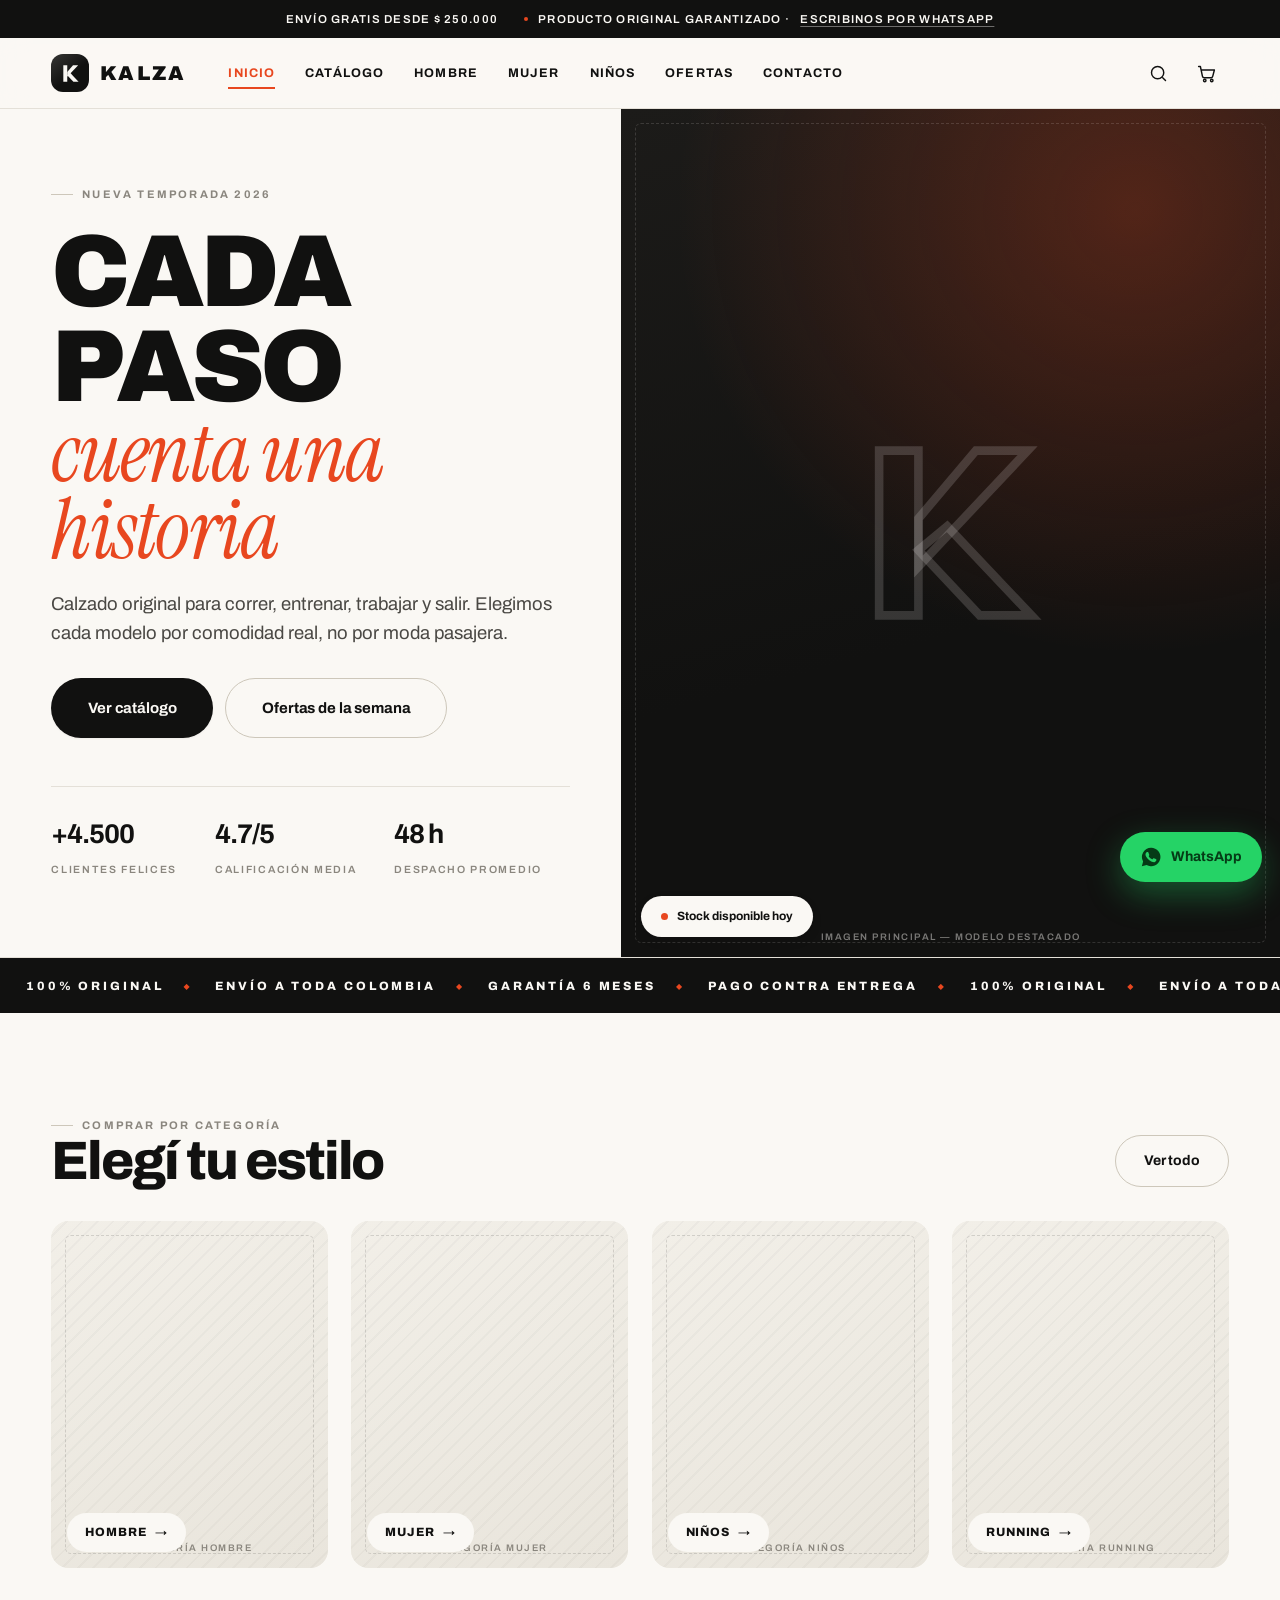
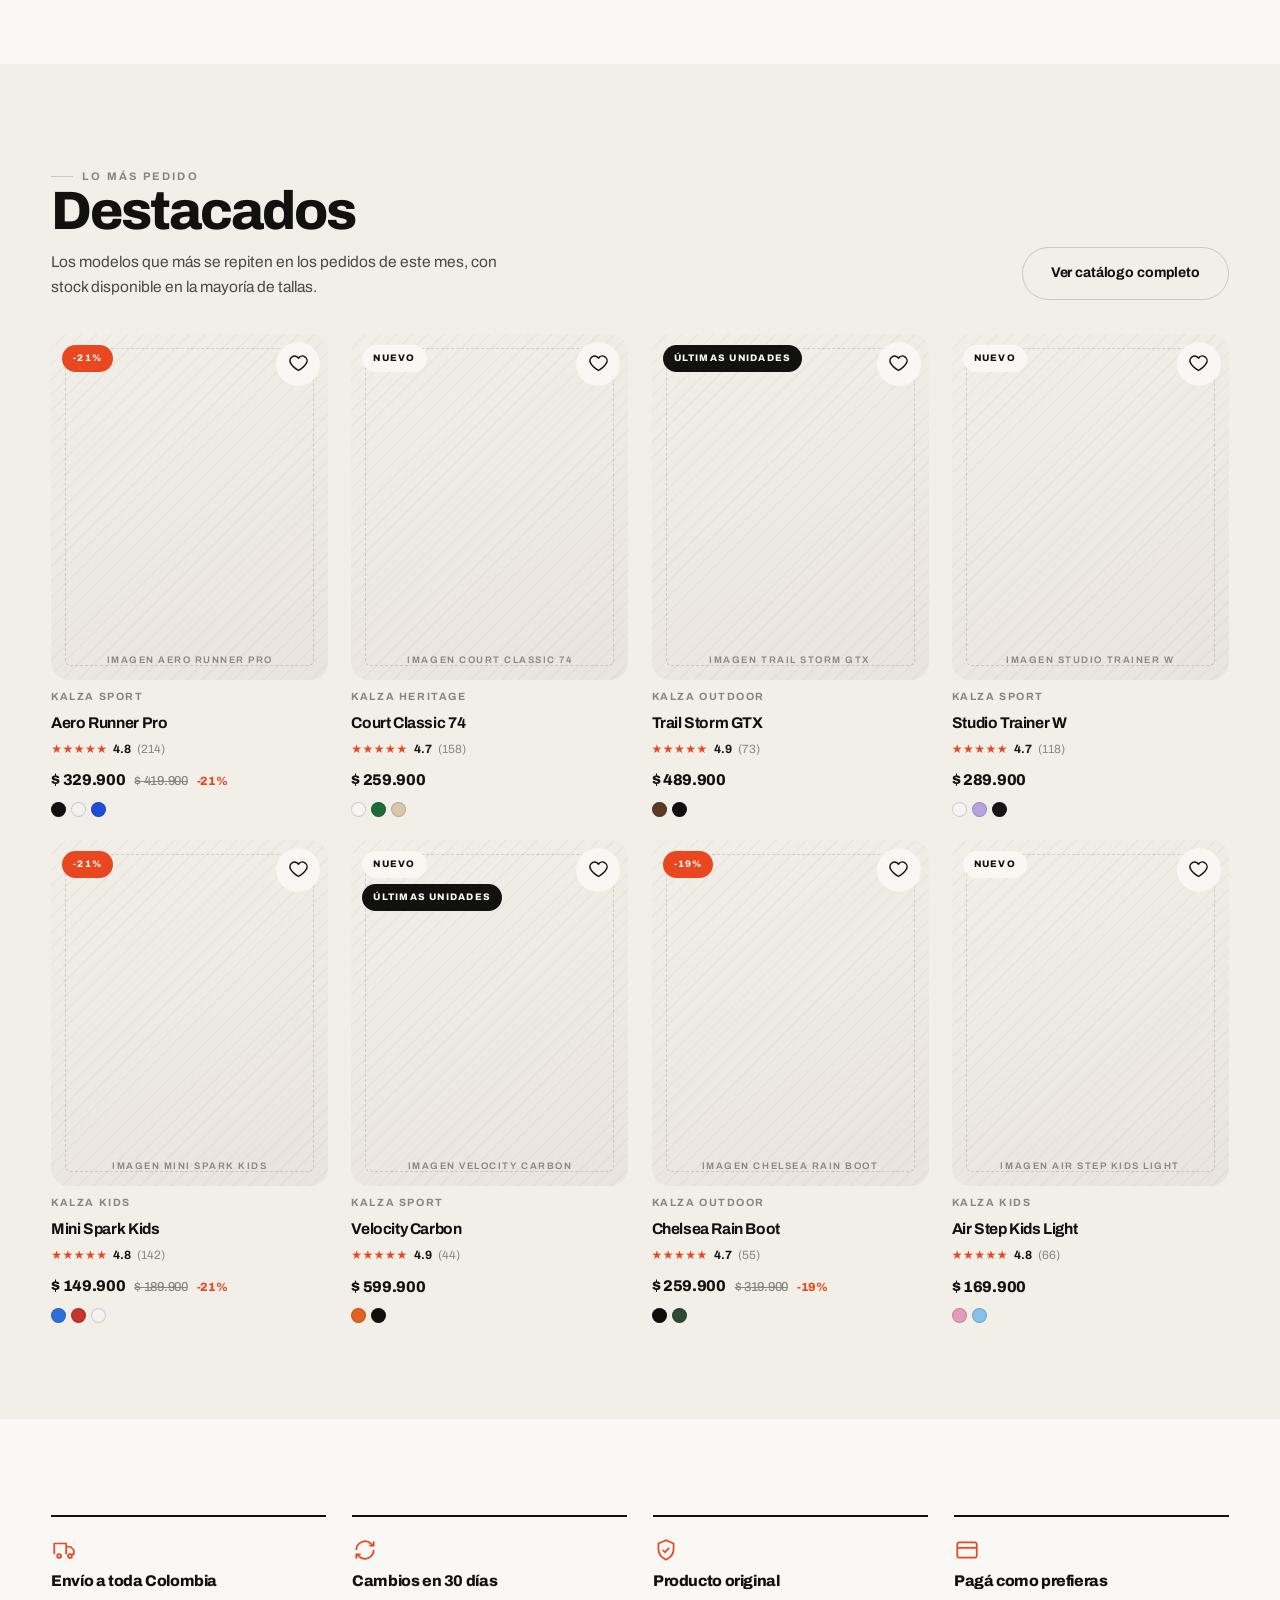
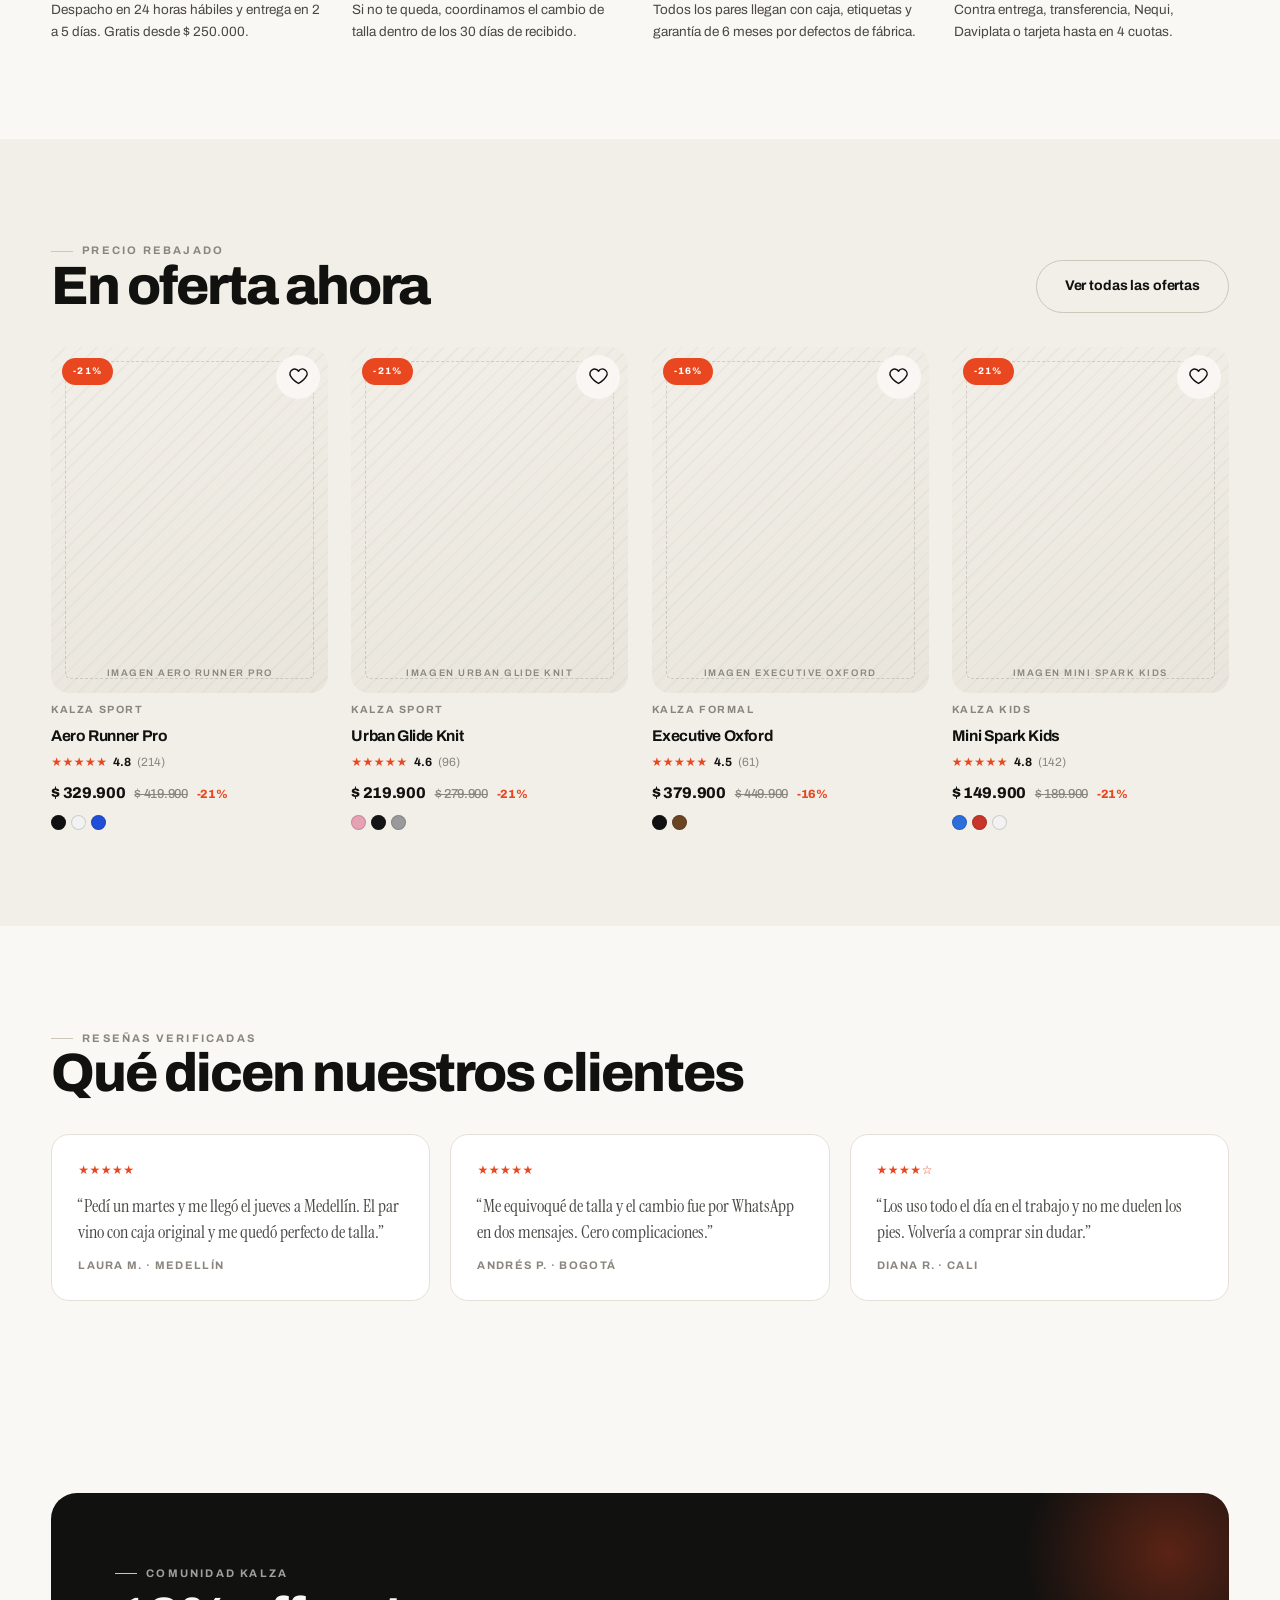
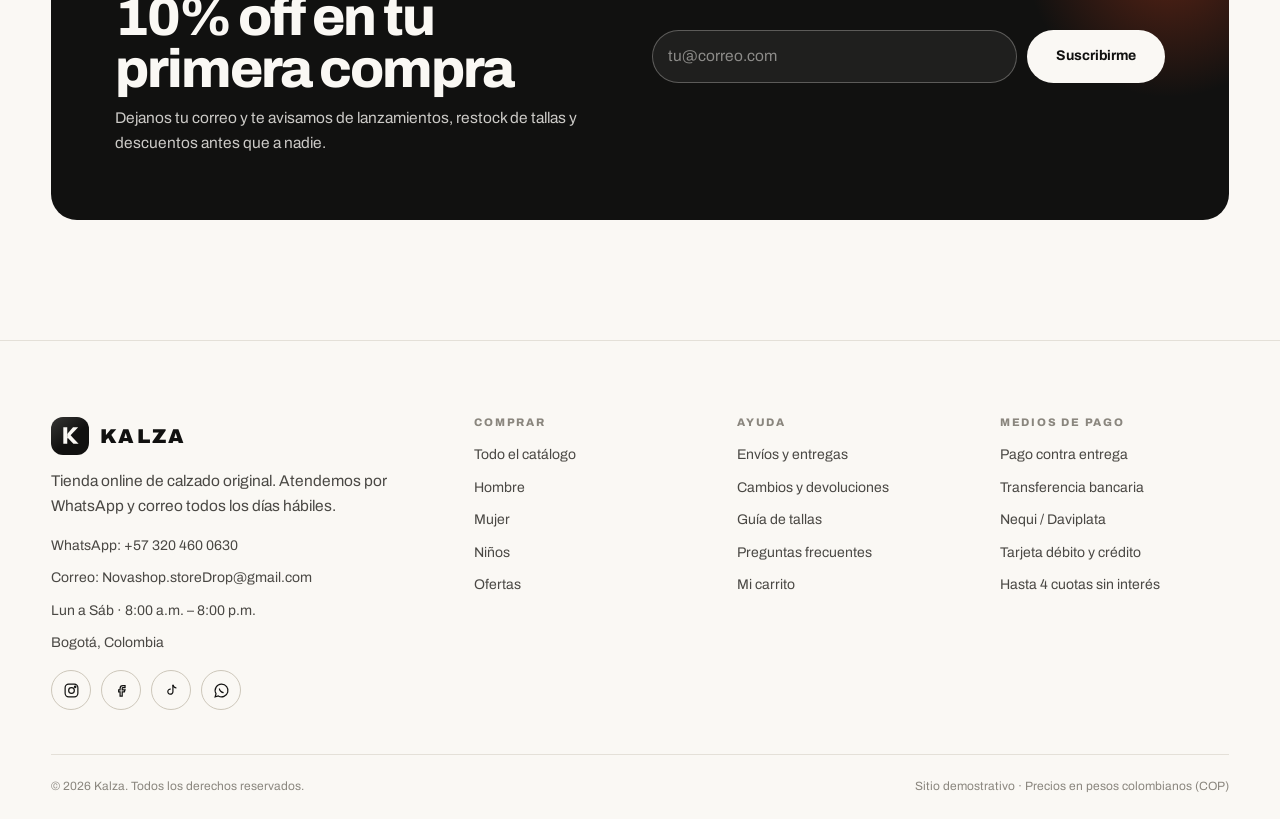
==== commit cfd0dd9a: "Anade TikTok a las redes del pie Co-Authored-By: Claude Opus 5 <noreply@anthropic.com>" ====
--- a/index.html
+++ b/index.html
@@ -10,7 +10,7 @@
 <meta property="og:description" content="Zapatos originales con envío a toda Colombia y atención por WhatsApp.">
 <meta property="og:type" content="website">
 <link rel="icon" href="data:image/svg+xml,<svg xmlns='http://www.w3.org/2000/svg' viewBox='0 0 24 24'><rect width='24' height='24' rx='6.5' fill='%23111110'/><g fill='%23faf8f4'><path d='M4.5 3.4h4.1v17.2H4.5z'/><path d='M20 3.4h-5.4L8.6 10.5v5z'/><path d='m11.6 11.3 8.8 9.3h-5.4l-6.4-6.8z'/></g></svg>">
-<link rel="stylesheet" href="assets/css/styles.css?v=3">
+<link rel="stylesheet" href="assets/css/styles.css?v=4">
 </head>
 <body>
 <a class="skip" href="#main">Saltar al contenido</a>
@@ -233,6 +233,7 @@
         <div class="social" style="margin-top:16px">
           <a href="https://instagram.com/" target="_blank" rel="noopener" aria-label="Instagram"><svg viewBox="0 0 24 24"><rect x="3" y="3" width="18" height="18" rx="5"/><circle cx="12" cy="12" r="4"/><circle cx="17.2" cy="6.8" r="1"/></svg></a>
           <a href="https://facebook.com/" target="_blank" rel="noopener" aria-label="Facebook"><svg viewBox="0 0 24 24"><path d="M14 8h3V5h-3a4 4 0 0 0-4 4v2H8v3h2v6h3v-6h3l1-3h-4V9a1 1 0 0 1 1-1z"/></svg></a>
+          <a href="https://tiktok.com/" target="_blank" rel="noopener" aria-label="TikTok"><svg viewBox="0 0 24 24"><path d="M14 4v9.6a3.6 3.6 0 1 1-3.1-3.57"/><path d="M14 4.2c.5 2.6 2.1 4.1 5 4.3"/></svg></a>
           <a data-wa="Hola Kalza!" aria-label="WhatsApp"><svg viewBox="0 0 24 24"><path d="M12 3a9 9 0 0 0-7.7 13.6L3 21l4.5-1.3A9 9 0 1 0 12 3z"/><path d="M9 9c0 3 3 6 6 6"/></svg></a>
         </div>
       </div>
@@ -324,7 +325,7 @@
   <b>WhatsApp</b>
 </a>
 
-<script src="assets/js/data.js"></script>
-<script src="assets/js/app.js"></script>
+<script src="assets/js/data.js?v=4"></script>
+<script src="assets/js/app.js?v=4"></script>
 </body>
 </html>
--- a/assets/css/styles.css
+++ b/assets/css/styles.css
@@ -248,9 +248,12 @@
 .section__head p{max-width:50ch;color:var(--ink-soft);margin-top:12px}
 
 /* ---------- Revelado al hacer scroll ---------- */
-.reveal{opacity:0;transform:translateY(22px)}
-.reveal.is-in{opacity:1;transform:none;transition:opacity .7s var(--ease-out), transform .7s var(--ease-out)}
-@media(prefers-reduced-motion:reduce){.reveal{opacity:1;transform:none}}
+/* A prueba de fallos: el contenido es visible por defecto. Solo se oculta
+   cuando el JS confirmó que va a animarlo (clase js-motion en <html>). */
+.reveal{opacity:1;transform:none}
+.js-motion .reveal{opacity:0;transform:translateY(22px)}
+.js-motion .reveal.is-in{opacity:1;transform:none;transition:opacity .7s var(--ease-out), transform .7s var(--ease-out)}
+@media(prefers-reduced-motion:reduce){.js-motion .reveal{opacity:1;transform:none}}
 
 /* ---------- Grillas ---------- */
 .grid{display:grid;gap:clamp(14px,1.8vw,26px)}
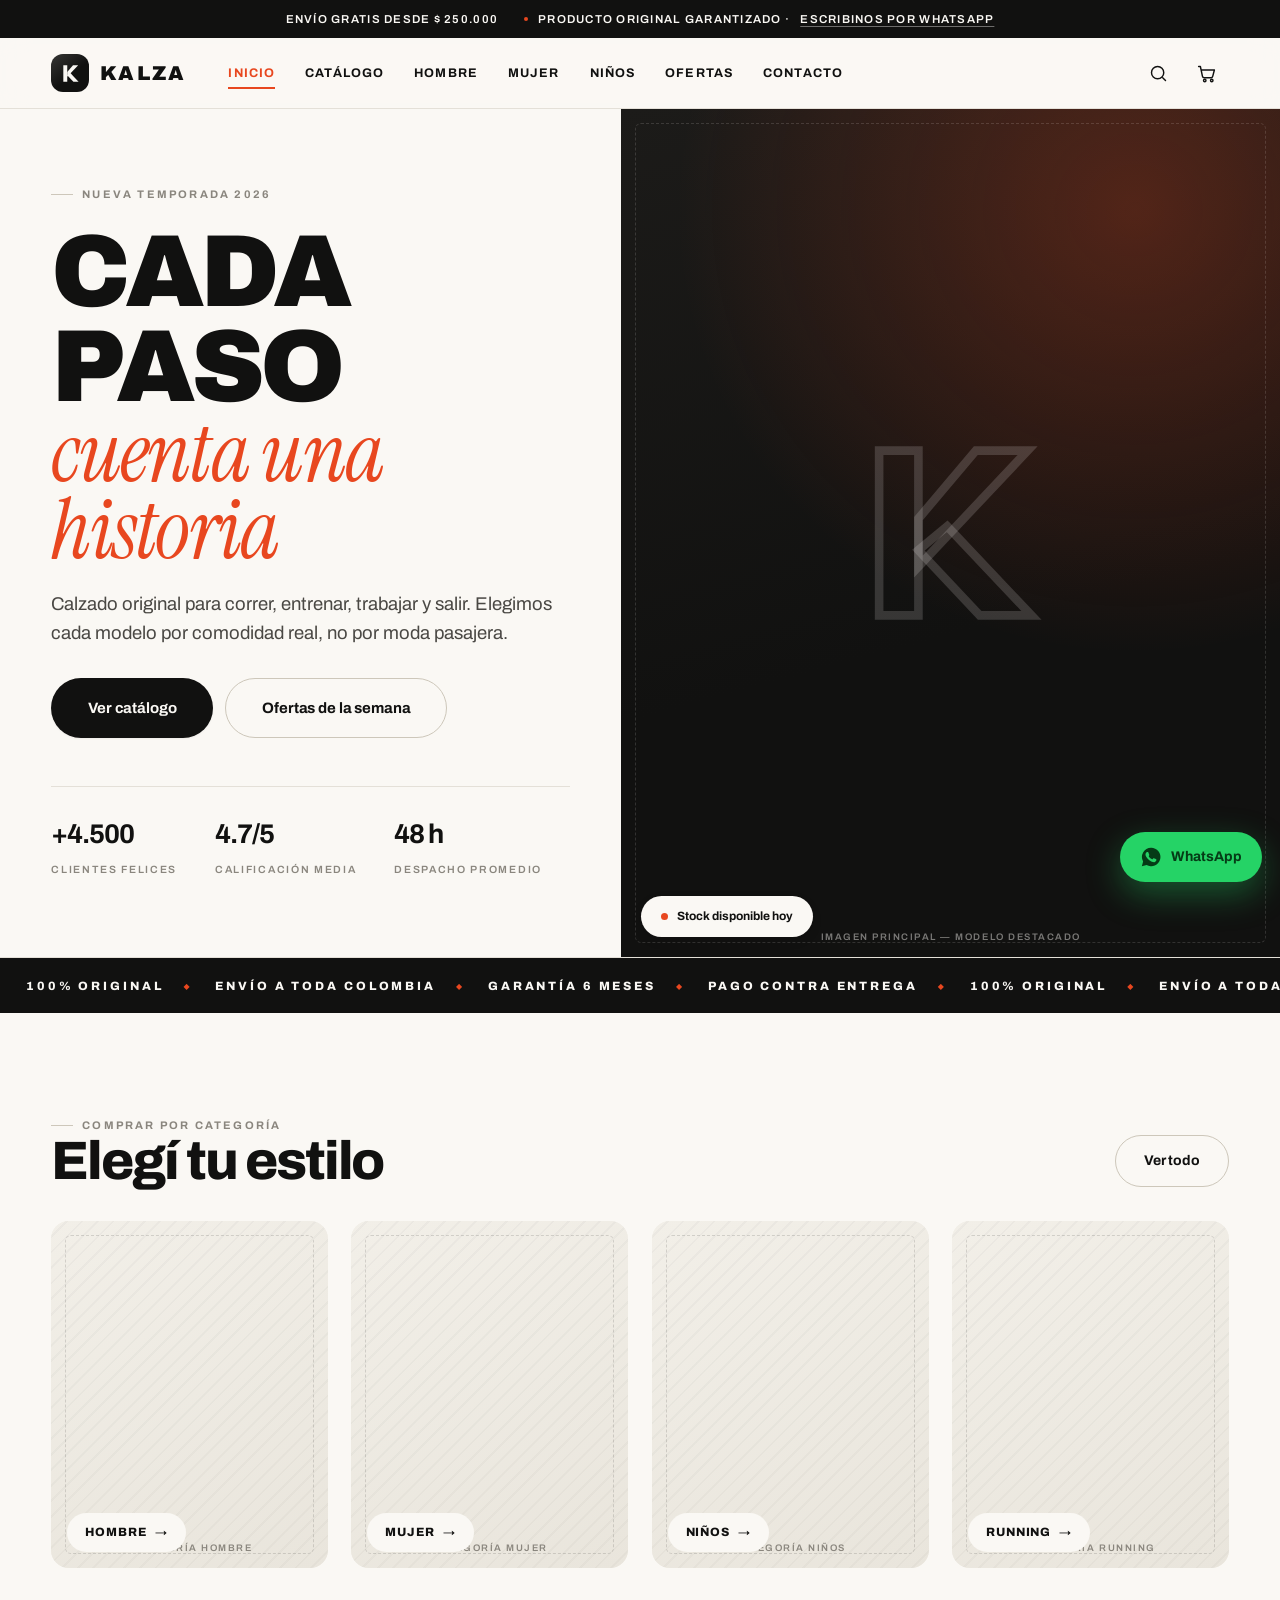
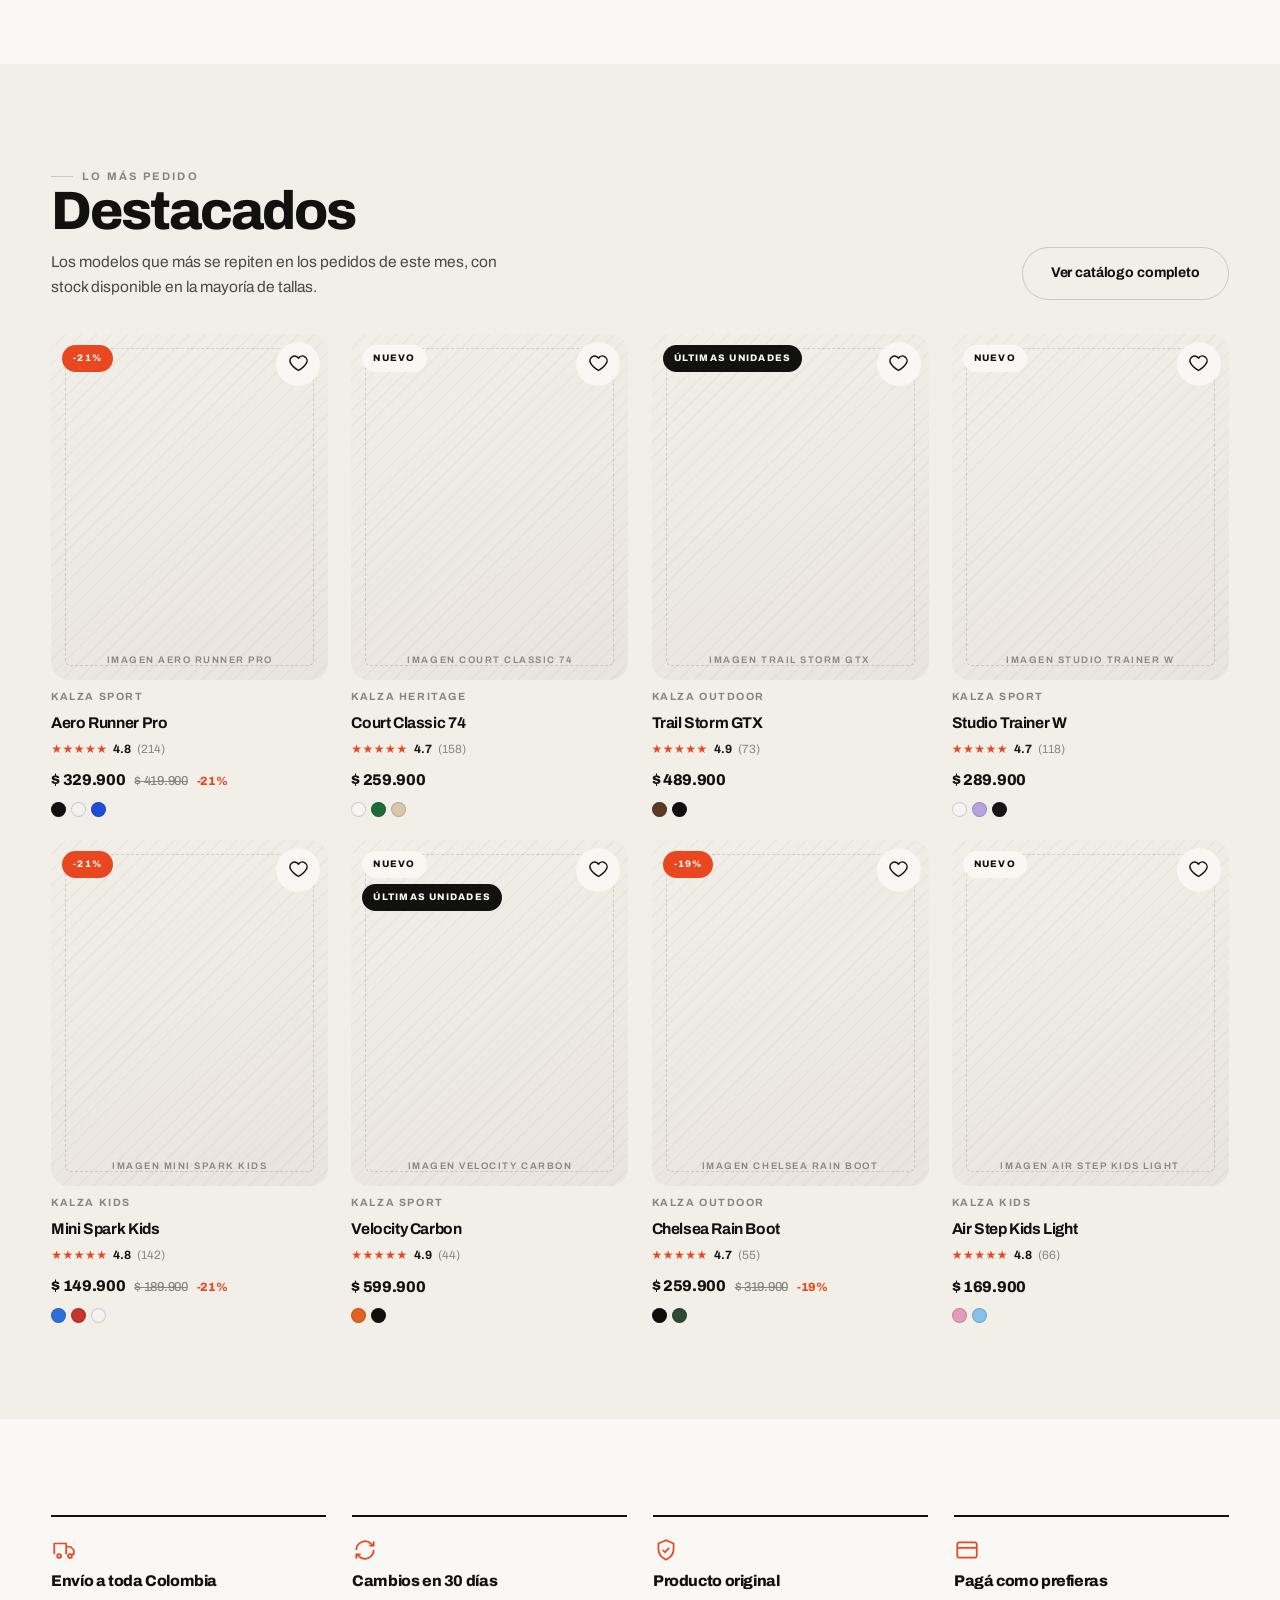
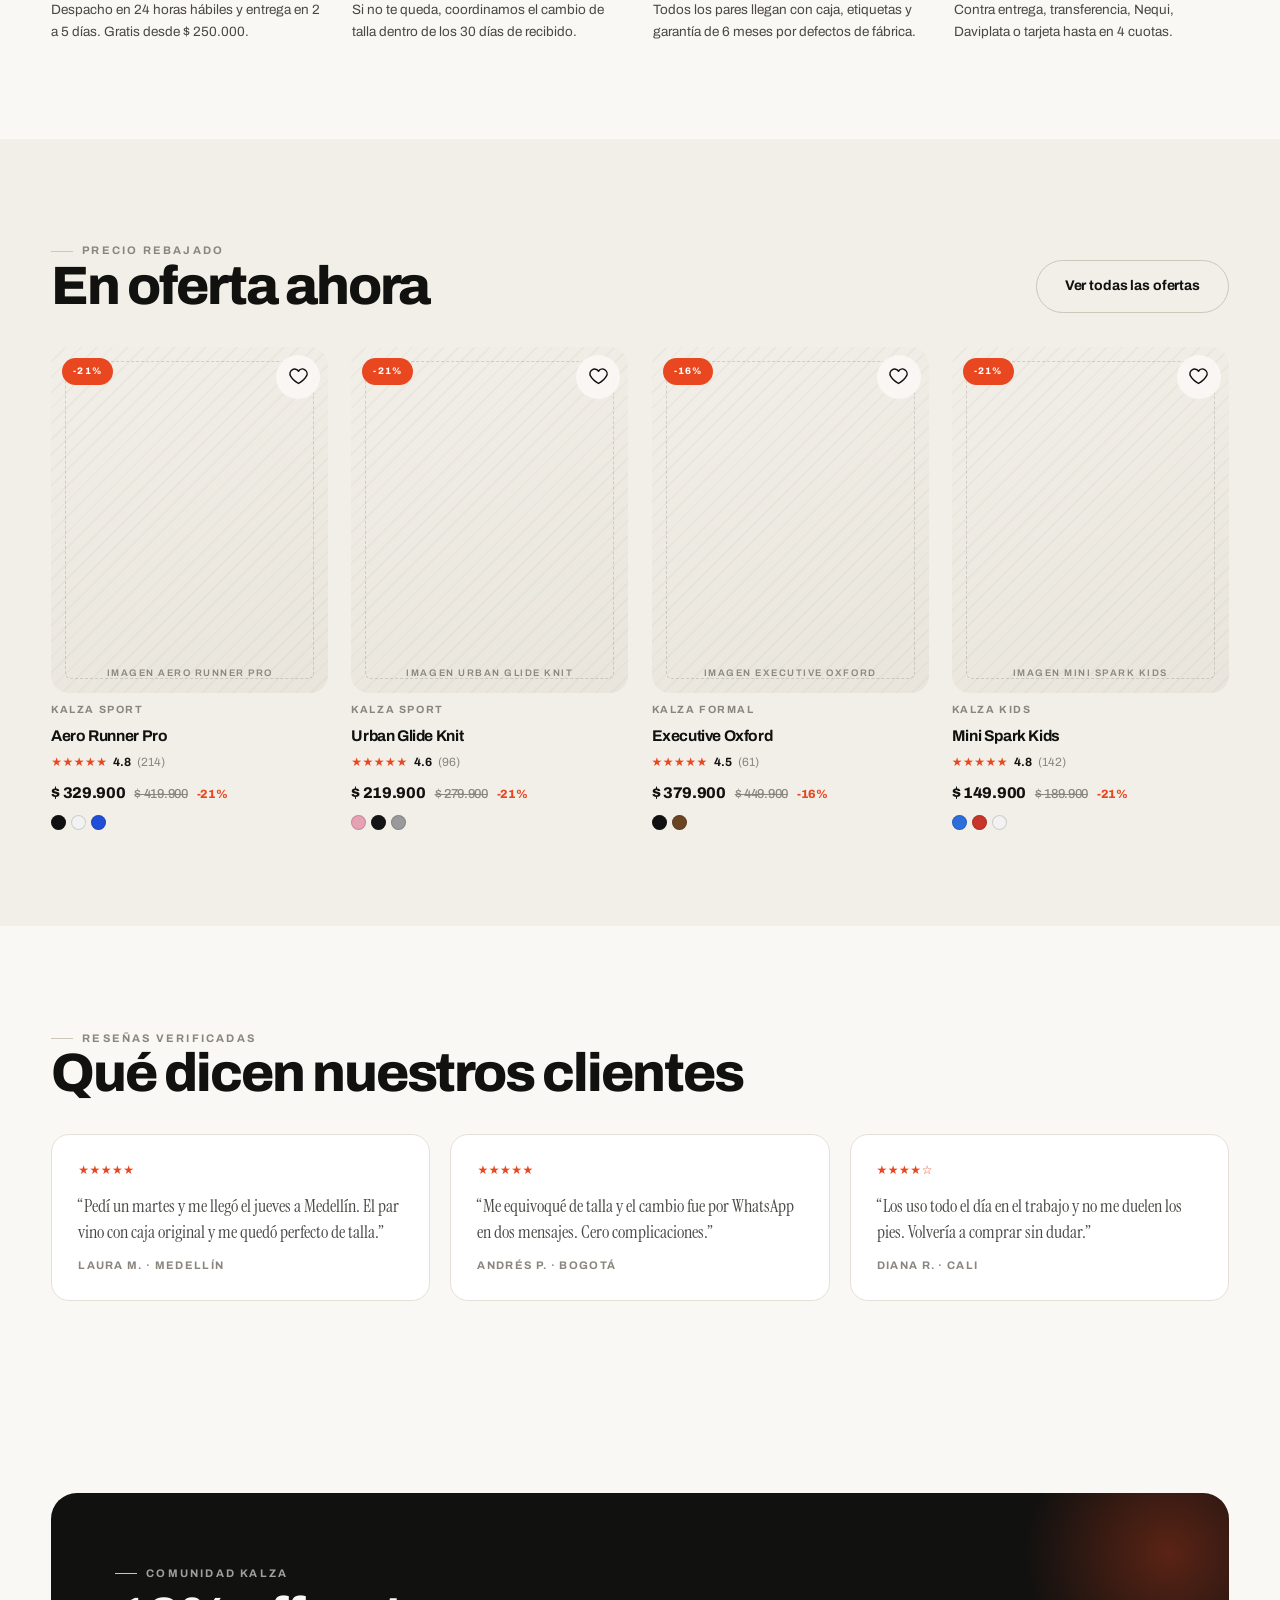
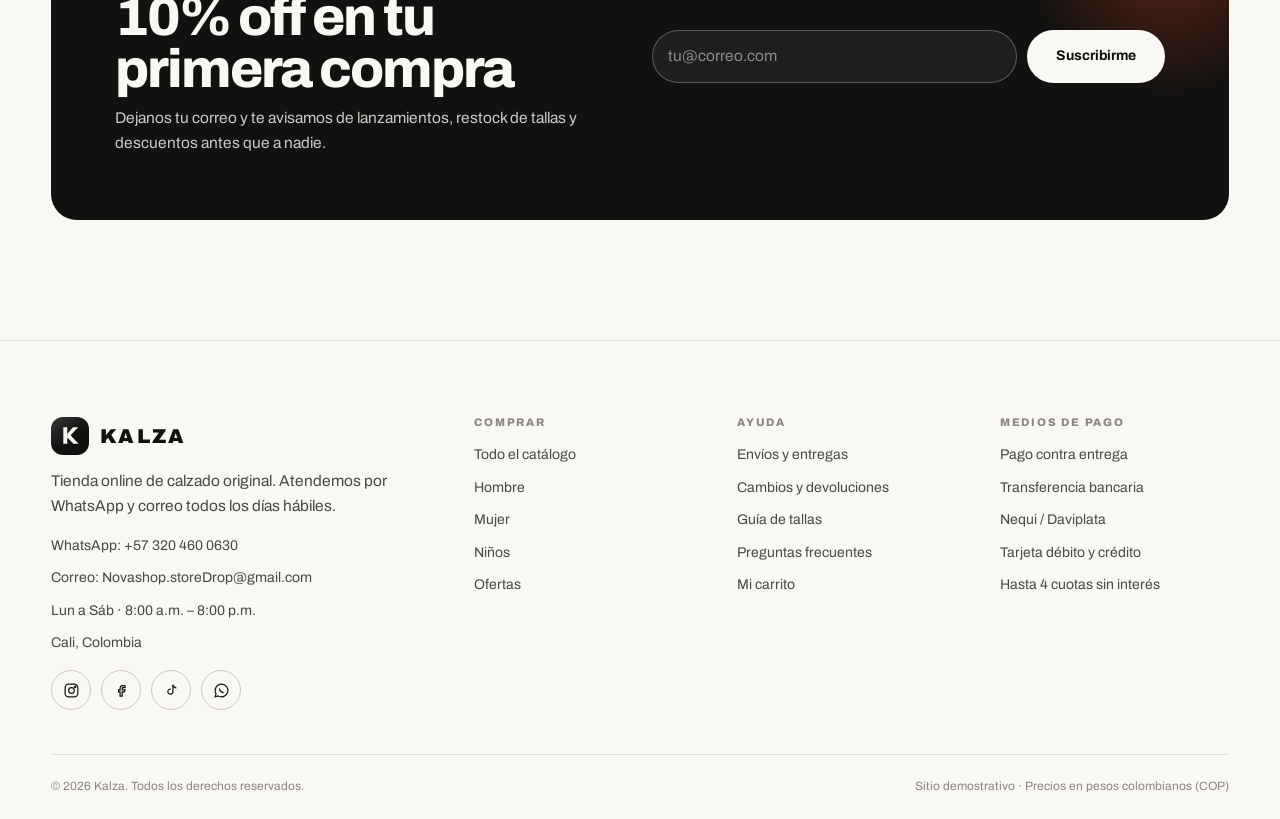
==== commit 86f2e75f: "Cambia la ciudad de la tienda a Cali - STORE.city pasa a "Cali, Colombia"; se refleja en el pie y en" ====
--- a/index.html
+++ b/index.html
@@ -10,7 +10,7 @@
 <meta property="og:description" content="Zapatos originales con envío a toda Colombia y atención por WhatsApp.">
 <meta property="og:type" content="website">
 <link rel="icon" href="data:image/svg+xml,<svg xmlns='http://www.w3.org/2000/svg' viewBox='0 0 24 24'><rect width='24' height='24' rx='6.5' fill='%23111110'/><g fill='%23faf8f4'><path d='M4.5 3.4h4.1v17.2H4.5z'/><path d='M20 3.4h-5.4L8.6 10.5v5z'/><path d='m11.6 11.3 8.8 9.3h-5.4l-6.4-6.8z'/></g></svg>">
-<link rel="stylesheet" href="assets/css/styles.css?v=4">
+<link rel="stylesheet" href="assets/css/styles.css?v=5">
 </head>
 <body>
 <a class="skip" href="#main">Saltar al contenido</a>
@@ -325,7 +325,7 @@
   <b>WhatsApp</b>
 </a>
 
-<script src="assets/js/data.js?v=4"></script>
-<script src="assets/js/app.js?v=4"></script>
+<script src="assets/js/data.js?v=5"></script>
+<script src="assets/js/app.js?v=5"></script>
 </body>
 </html>
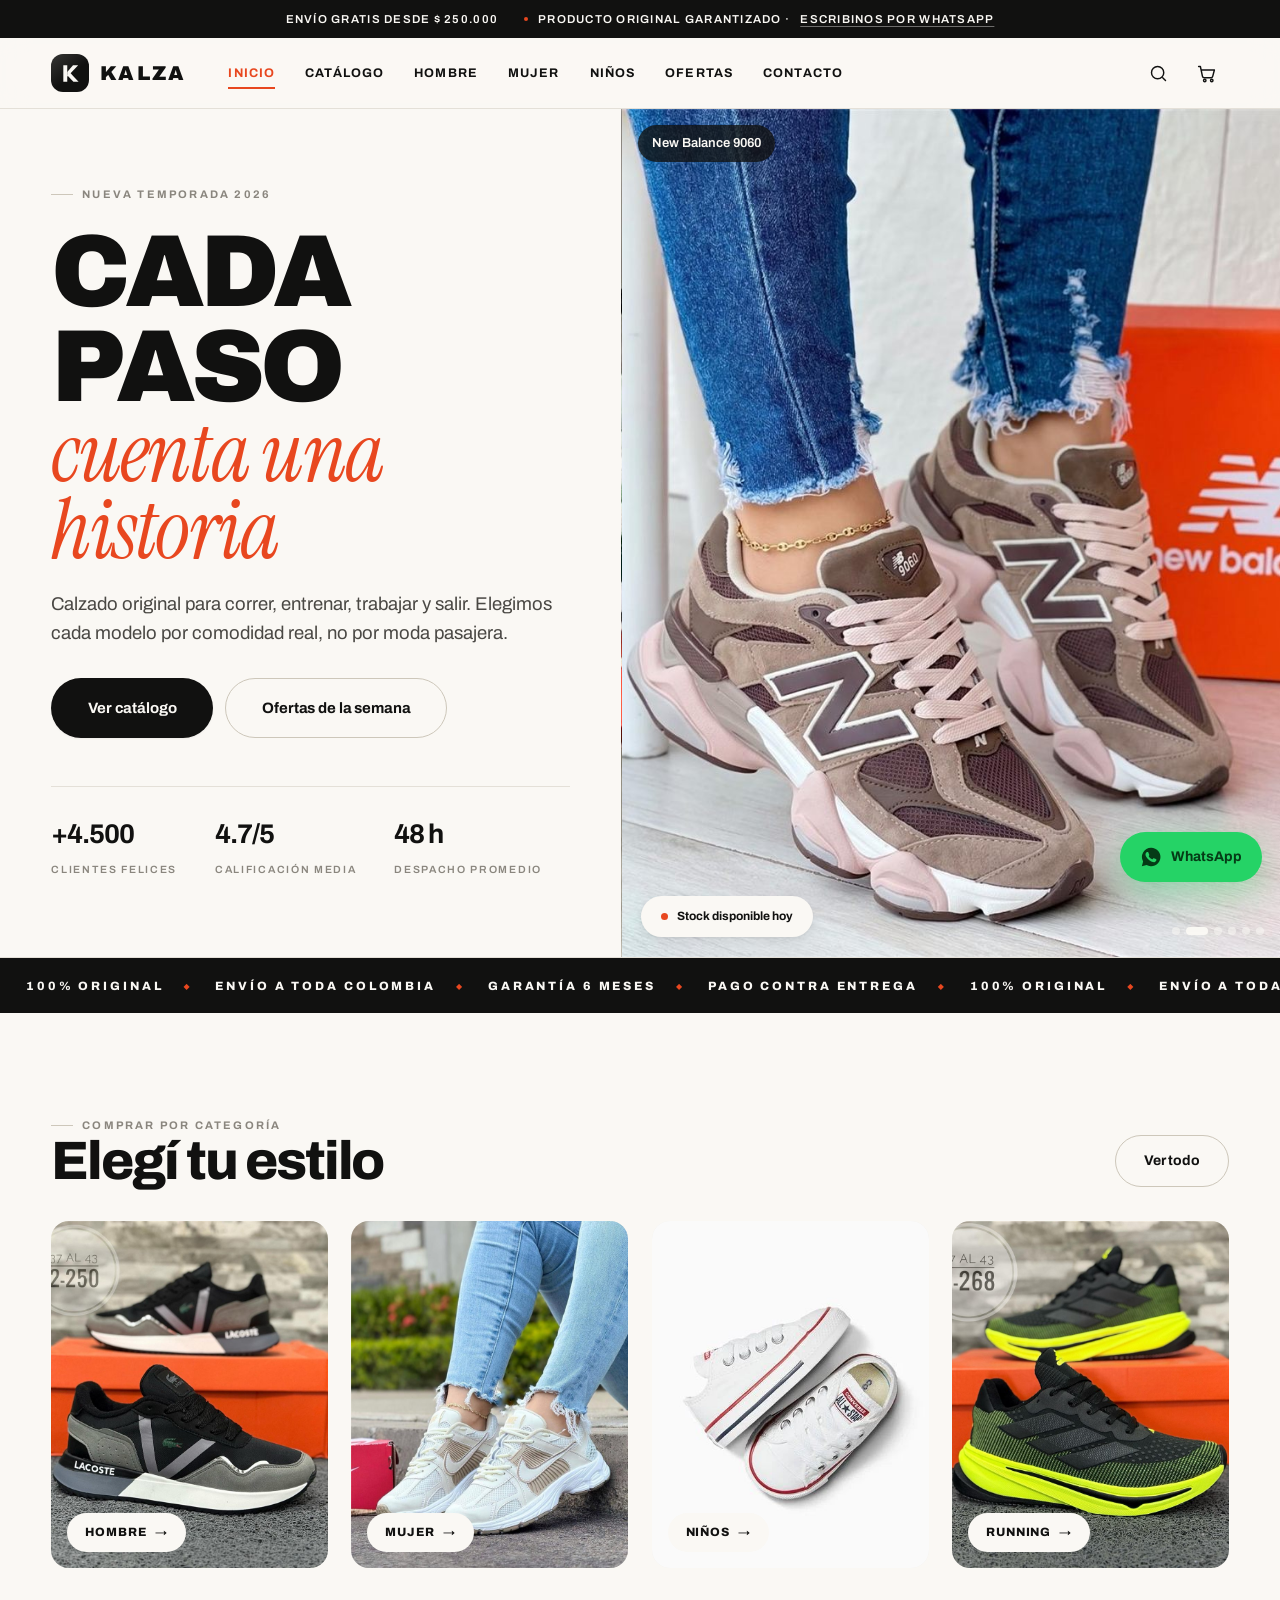
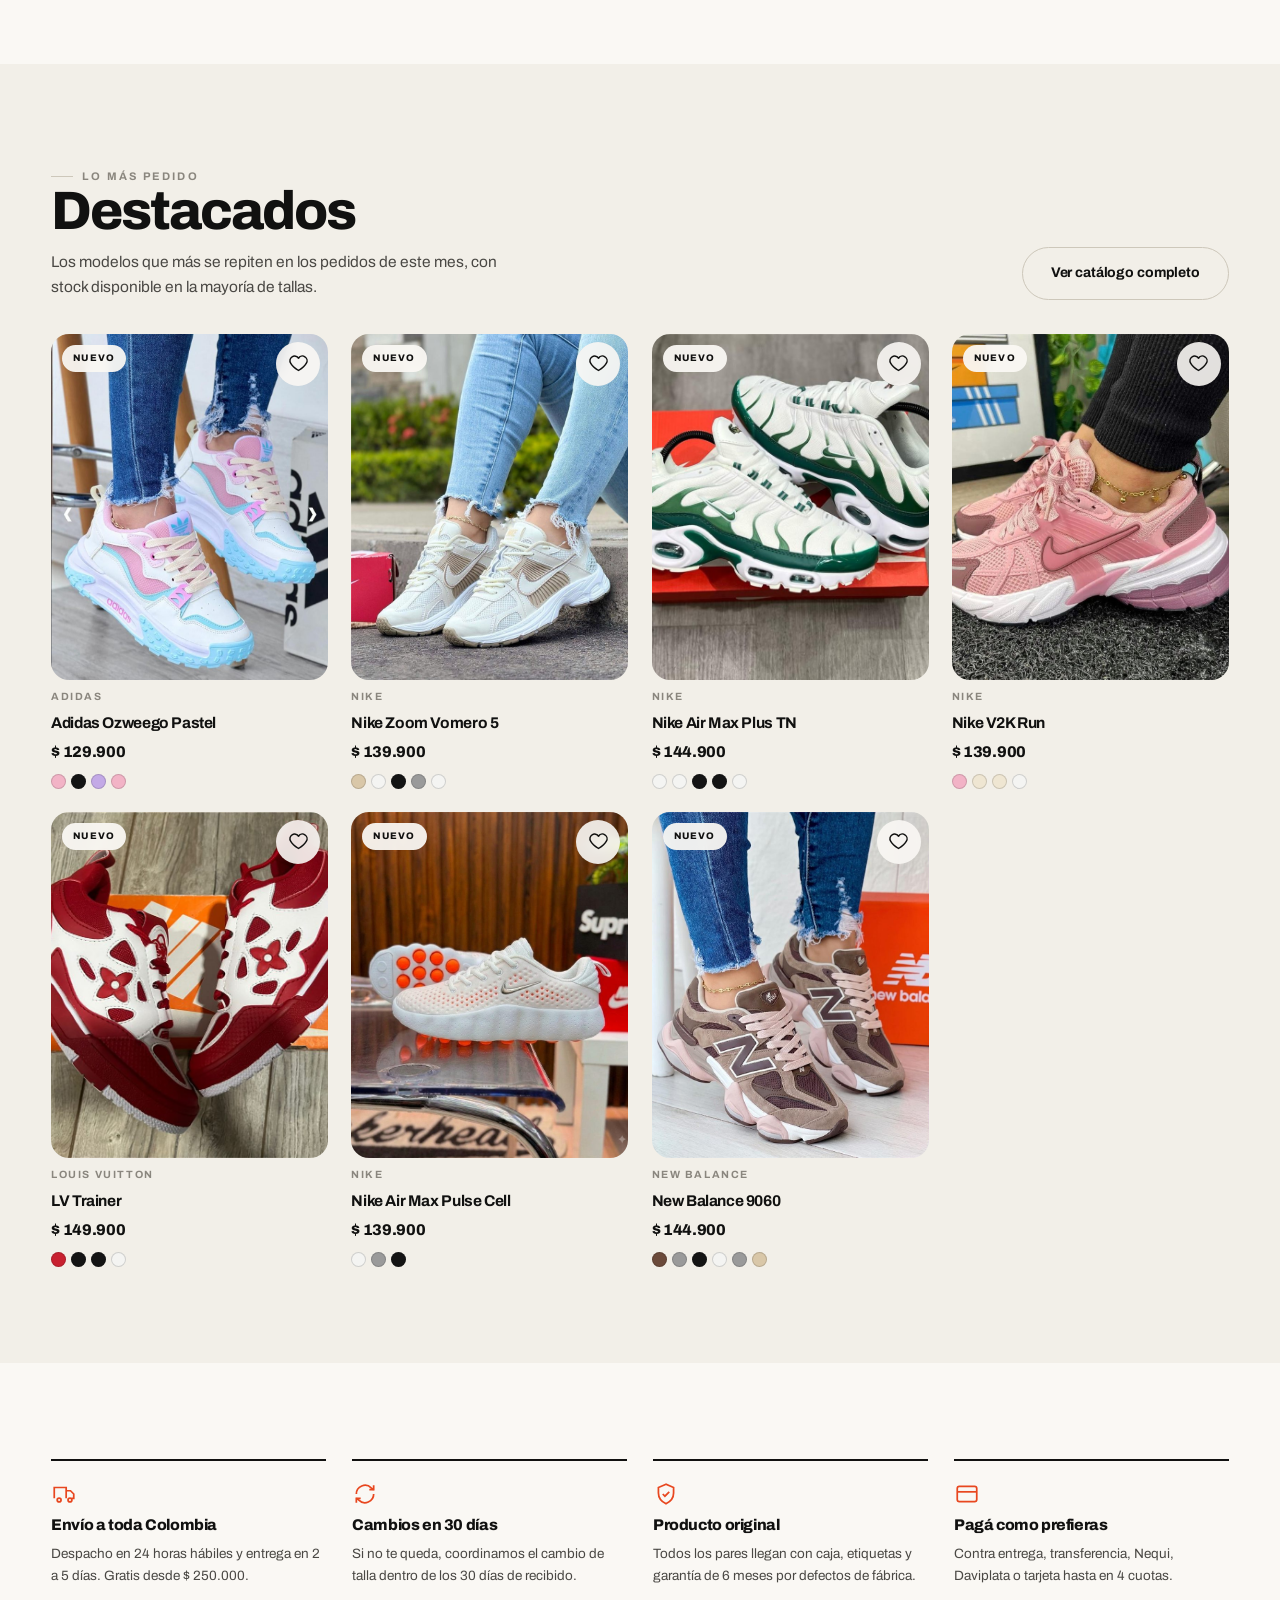
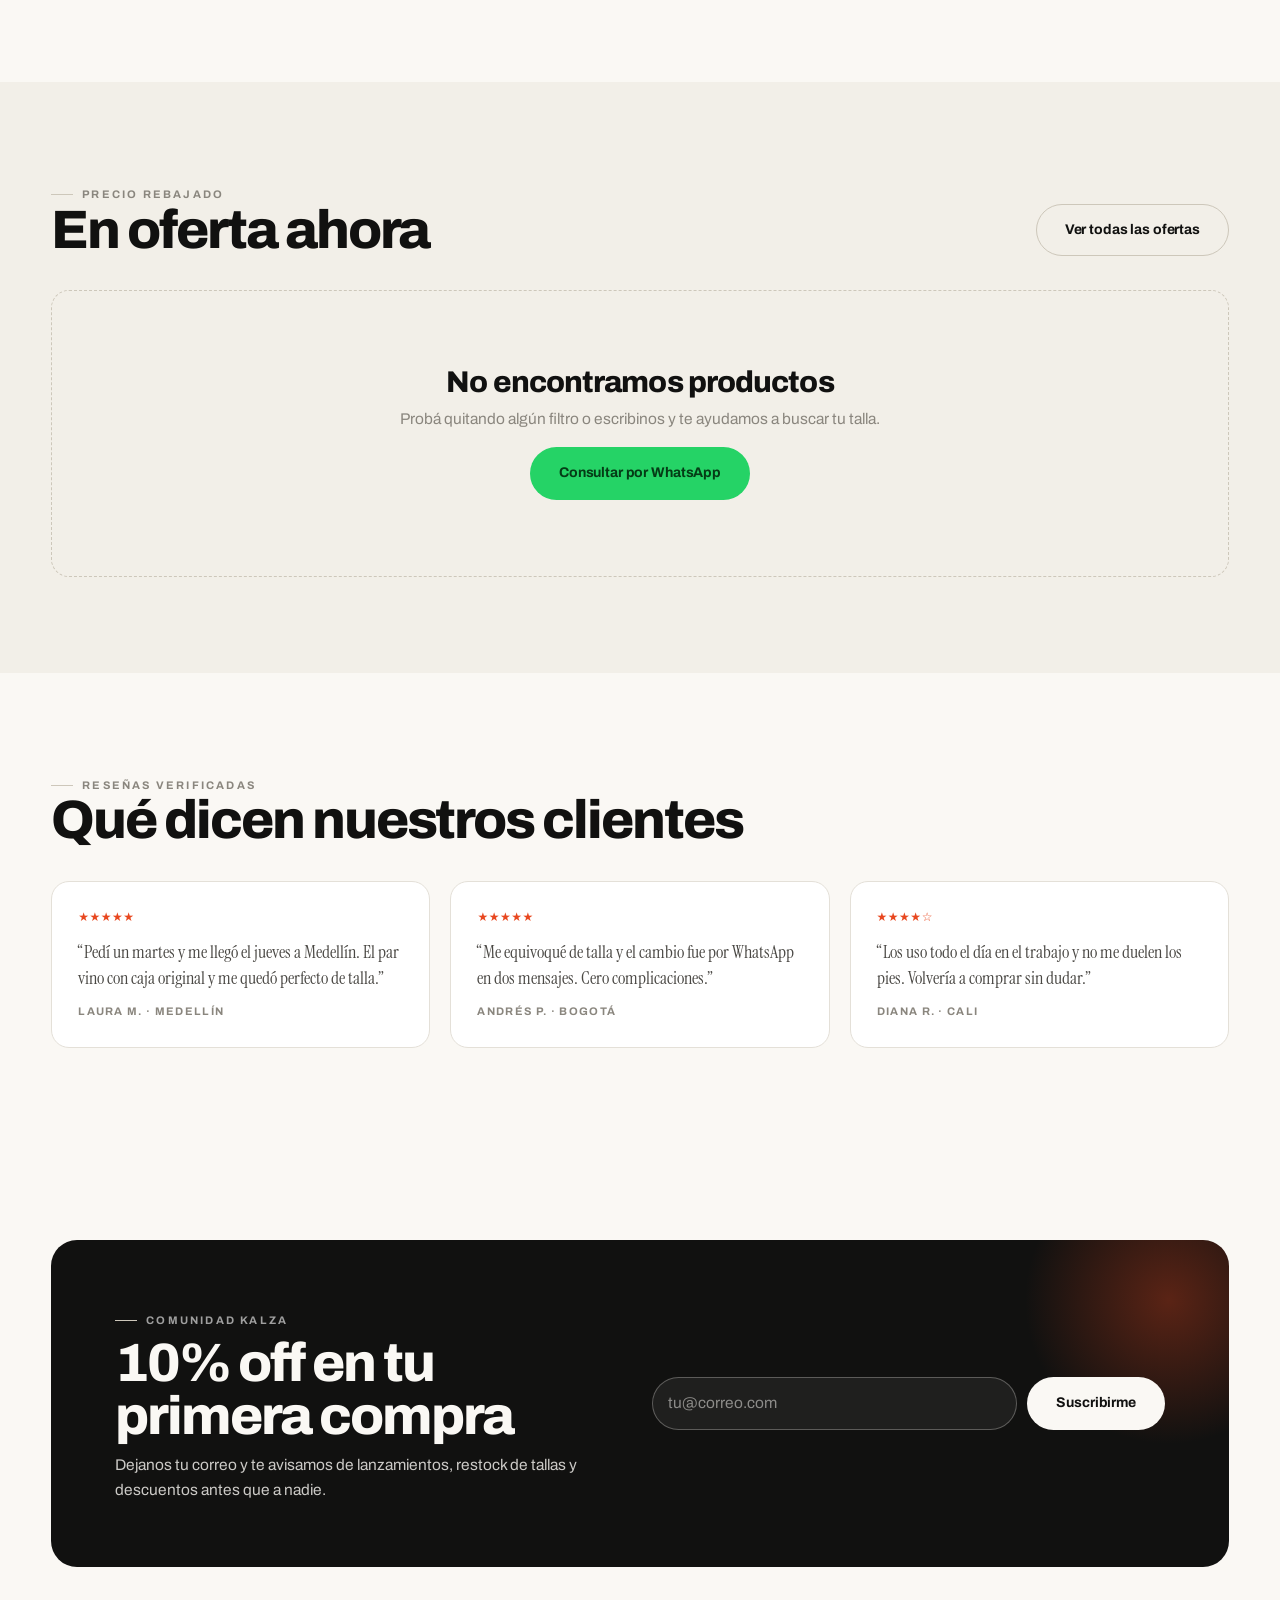
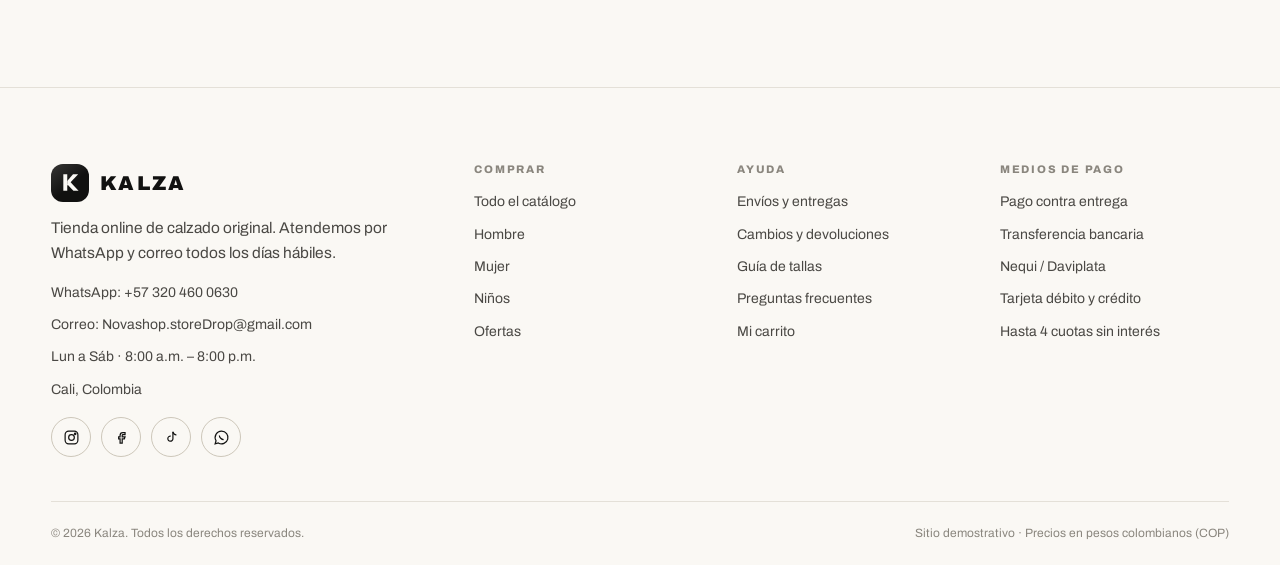
==== commit 82052960: "Carrusel de zapatos en el inicio, fotos en categorías y precios de 120 a 150 mil Co-Authored-By: Cla" ====
--- a/index.html
+++ b/index.html
@@ -10,7 +10,7 @@
 <meta property="og:description" content="Zapatos originales con envío a toda Colombia y atención por WhatsApp.">
 <meta property="og:type" content="website">
 <link rel="icon" href="data:image/svg+xml,<svg xmlns='http://www.w3.org/2000/svg' viewBox='0 0 24 24'><rect width='24' height='24' rx='6.5' fill='%23111110'/><g fill='%23faf8f4'><path d='M4.5 3.4h4.1v17.2H4.5z'/><path d='M20 3.4h-5.4L8.6 10.5v5z'/><path d='m11.6 11.3 8.8 9.3h-5.4l-6.4-6.8z'/></g></svg>">
-<link rel="stylesheet" href="assets/css/styles.css?v=5">
+<link rel="stylesheet" href="assets/css/styles.css?v=7">
 </head>
 <body>
 <a class="skip" href="#main">Saltar al contenido</a>
@@ -74,8 +74,16 @@
         </div>
       </div>
       <div class="hero__media">
-        <div class="ph ph--hero ph--brand" data-label="Imagen principal — modelo destacado">
-          <span class="ph__mark"><svg viewBox="0 0 24 24" aria-hidden="true"><path d="M4.5 3.4h4.1v17.2H4.5z"/><path d="M20 3.4h-5.4L8.6 10.5v5z"/><path d="m11.6 11.3 8.8 9.3h-5.4l-6.4-6.8z"/></svg></span>
+        <div class="slider" data-slider>
+          <div class="slider__track" data-slider-track>
+            <a class="slider__slide" href="producto.html?id=kz-007"><img src="assets/img/productos/z07-1.jpg" alt="Nike Air Max Plus TN"><span class="slider__name">Nike Air Max Plus TN</span></a>
+            <a class="slider__slide" href="producto.html?id=kz-033"><img src="assets/img/productos/z38-1.jpg" alt="New Balance 9060"><span class="slider__name">New Balance 9060</span></a>
+            <a class="slider__slide" href="producto.html?id=kz-022"><img src="assets/img/productos/z27-1.jpg" alt="LV Trainer"><span class="slider__name">LV Trainer</span></a>
+            <a class="slider__slide" href="producto.html?id=kz-019"><img src="assets/img/productos/z24-1.jpg" alt="Nike V2K Run"><span class="slider__name">Nike V2K Run</span></a>
+            <a class="slider__slide" href="producto.html?id=kz-021"><img src="assets/img/productos/z26-2.jpg" alt="Nike Air Force 1"><span class="slider__name">Nike Air Force 1</span></a>
+            <a class="slider__slide" href="producto.html?id=kz-034"><img src="assets/img/productos/z39-2.jpg" alt="On Cloudsurfer"><span class="slider__name">On Cloudsurfer</span></a>
+          </div>
+          <div class="slider__dots" data-slider-dots></div>
         </div>
         <span class="hero__tagpill">Stock disponible hoy</span>
       </div>
@@ -101,10 +109,10 @@
         <a class="btn btn--ghost" href="catalogo.html">Ver todo</a>
       </div>
       <div class="grid grid--cats">
-        <a class="cat" href="catalogo.html?cat=hombre"><div class="ph ph--4x5" data-label="Categoría hombre"></div><span class="cat__label">Hombre</span></a>
-        <a class="cat" href="catalogo.html?cat=mujer"><div class="ph ph--4x5" data-label="Categoría mujer"></div><span class="cat__label">Mujer</span></a>
-        <a class="cat" href="catalogo.html?cat=ninos"><div class="ph ph--4x5" data-label="Categoría niños"></div><span class="cat__label">Niños</span></a>
-        <a class="cat" href="catalogo.html?tipo=running"><div class="ph ph--4x5" data-label="Categoría running"></div><span class="cat__label">Running</span></a>
+        <a class="cat" href="catalogo.html?cat=hombre"><div class="ph ph--4x5 ph--img"><img src="assets/img/productos/z34-1.jpg" alt="" loading="lazy"></div><span class="cat__label">Hombre</span></a>
+        <a class="cat" href="catalogo.html?cat=mujer"><div class="ph ph--4x5 ph--img"><img src="assets/img/productos/z04-1.jpg" alt="" loading="lazy"></div><span class="cat__label">Mujer</span></a>
+        <a class="cat" href="catalogo.html?cat=ninos"><div class="ph ph--4x5 ph--img"><img src="assets/img/productos/z21-2.jpg" alt="" loading="lazy"></div><span class="cat__label">Niños</span></a>
+        <a class="cat" href="catalogo.html?tipo=running"><div class="ph ph--4x5 ph--img"><img src="assets/img/productos/z11-3.jpg" alt="" loading="lazy"></div><span class="cat__label">Running</span></a>
       </div>
     </div>
   </section>
@@ -295,7 +303,7 @@
     <a href="catalogo.html?oferta=1">Ofertas</a>
     <a href="carrito.html">Carrito</a>
     <a href="contacto.html">Contacto</a>
-    <a class="btn btn--wa" style="margin-top:18px" data-wa="Hola Kalza, quiero información sobre sus zapatos.">Escribir por WhatsApp</a>
+    <a class="btn btn--wa" style="margin-top:18px" data-wa="Hola Kalza, quiero información sobre sus zapatos.">Escribinos por WhatsApp</a>
   </div>
 </div>
 
@@ -325,7 +333,7 @@
   <b>WhatsApp</b>
 </a>
 
-<script src="assets/js/data.js?v=5"></script>
-<script src="assets/js/app.js?v=5"></script>
+<script src="assets/js/data.js?v=7"></script>
+<script src="assets/js/app.js?v=7"></script>
 </body>
 </html>
--- a/assets/css/styles.css
+++ b/assets/css/styles.css
@@ -1,5 +1,5 @@
 /* ==========================================================================
-   ZANCADA — Sistema de diseño
+   KALZA — Sistema de diseño
    Editorial monocromo cálido + un acento de color. Sin dependencias.
    ========================================================================== */
 
@@ -165,16 +165,28 @@
 .drawer-nav__scrim{position:absolute;inset:0;background:rgba(17,17,16,.5);opacity:0;transition:opacity .35s;backdrop-filter:blur(2px)}
 .drawer-nav[data-open="true"] .drawer-nav__scrim{opacity:1}
 .drawer-nav__panel{
-  position:absolute;inset:0 20% 0 0;min-width:300px;background:var(--paper);padding:24px;
+  position:absolute;inset:0 28% 0 0;min-width:265px;max-width:330px;background:var(--paper);padding:24px;
   transform:translateX(-100%);transition:transform .42s var(--ease-out);
   display:flex;flex-direction:column;gap:2px;overflow:auto;
 }
 .drawer-nav[data-open="true"] .drawer-nav__panel{transform:none}
 .drawer-nav__panel a{
-  font-size:27px;font-weight:800;text-transform:uppercase;letter-spacing:-.035em;
-  padding:13px 0;border-bottom:1px solid var(--line);transition:padding-left .25s var(--ease-out), color .2s;
-}
-.drawer-nav__panel a:hover{padding-left:10px;color:var(--accent)}
+  font-size:15px;font-weight:700;text-transform:uppercase;letter-spacing:.07em;
+  padding:13px 2px;border-bottom:1px solid var(--line);
+  display:flex;align-items:center;justify-content:space-between;
+  transition:padding-left .25s var(--ease-out), color .2s;
+}
+.drawer-nav__panel a::after{content:"→";font-weight:400;font-size:14px;color:var(--muted);opacity:0;transition:opacity .2s}
+.drawer-nav__panel a:hover{padding-left:8px;color:var(--accent)}
+.drawer-nav__panel a:hover::after{opacity:1;color:var(--accent)}
+/* El botón de WhatsApp del menú no lleva el estilo de los enlaces */
+.drawer-nav__panel a.btn{
+  font-size:13.5px;letter-spacing:-.01em;text-transform:none;border-bottom:0;
+  justify-content:center;width:100%;padding:14px 14px;
+  white-space:normal;   /* si no entra en una línea, baja; nunca se corta */
+}
+.drawer-nav__panel a.btn::after{content:none}
+.drawer-nav__panel a.btn:hover{padding-left:14px;color:#053b16}
 .drawer-nav__head{display:flex;justify-content:space-between;align-items:center;margin-bottom:18px}
 
 /* ---------- Placeholders de imagen ---------- */
@@ -481,3 +493,23 @@
 .table th{text-align:left;padding:12px 10px;border-bottom:2px solid var(--ink);font-size:11px;letter-spacing:.13em;text-transform:uppercase}
 .table td{padding:12px 10px;border-bottom:1px solid var(--line);font-size:14px}
 .table tbody tr:hover{background:var(--paper-2)}
+
+/* ---------- Fotos reales de producto ---------- */
+.ph--img{background:#fff}
+.ph--img::before,.ph--img::after{content:none}
+.ph--img img{width:100%;height:100%;object-fit:cover;display:block}
+.thumbs{grid-column:1 / -1;display:grid;grid-template-columns:repeat(auto-fill,minmax(64px,1fr));gap:8px}
+.thumb{aspect-ratio:1/1;border-radius:var(--radius);overflow:hidden;border:2px solid transparent;padding:0;cursor:pointer;background:#fff}
+.thumb[aria-pressed="true"]{border-color:var(--ink,#111110)}
+.thumb img{width:100%;height:100%;object-fit:cover;display:block}
+
+/* ---------- Carrusel del inicio ---------- */
+.slider{position:relative;height:100%;min-height:clamp(340px,62vh,620px);background:#fff}
+.slider__track{position:absolute;inset:0;display:flex;overflow-x:auto;scroll-snap-type:x mandatory;scrollbar-width:none;-webkit-overflow-scrolling:touch}
+.slider__track::-webkit-scrollbar{display:none}
+.slider__slide{flex:0 0 100%;scroll-snap-align:start;position:relative}
+.slider__slide img{width:100%;height:100%;object-fit:cover;display:block}
+.slider__name{position:absolute;left:16px;top:16px;background:rgba(17,17,16,.78);color:#faf8f4;padding:8px 14px;border-radius:999px;font-size:13px;font-weight:600}
+.slider__dots{position:absolute;right:16px;bottom:22px;display:flex;gap:6px}
+.slider__dots button{width:8px;height:8px;border-radius:999px;border:0;padding:0;background:rgba(250,248,244,.55);cursor:pointer}
+.slider__dots button[aria-current="true"]{background:#faf8f4;width:22px}
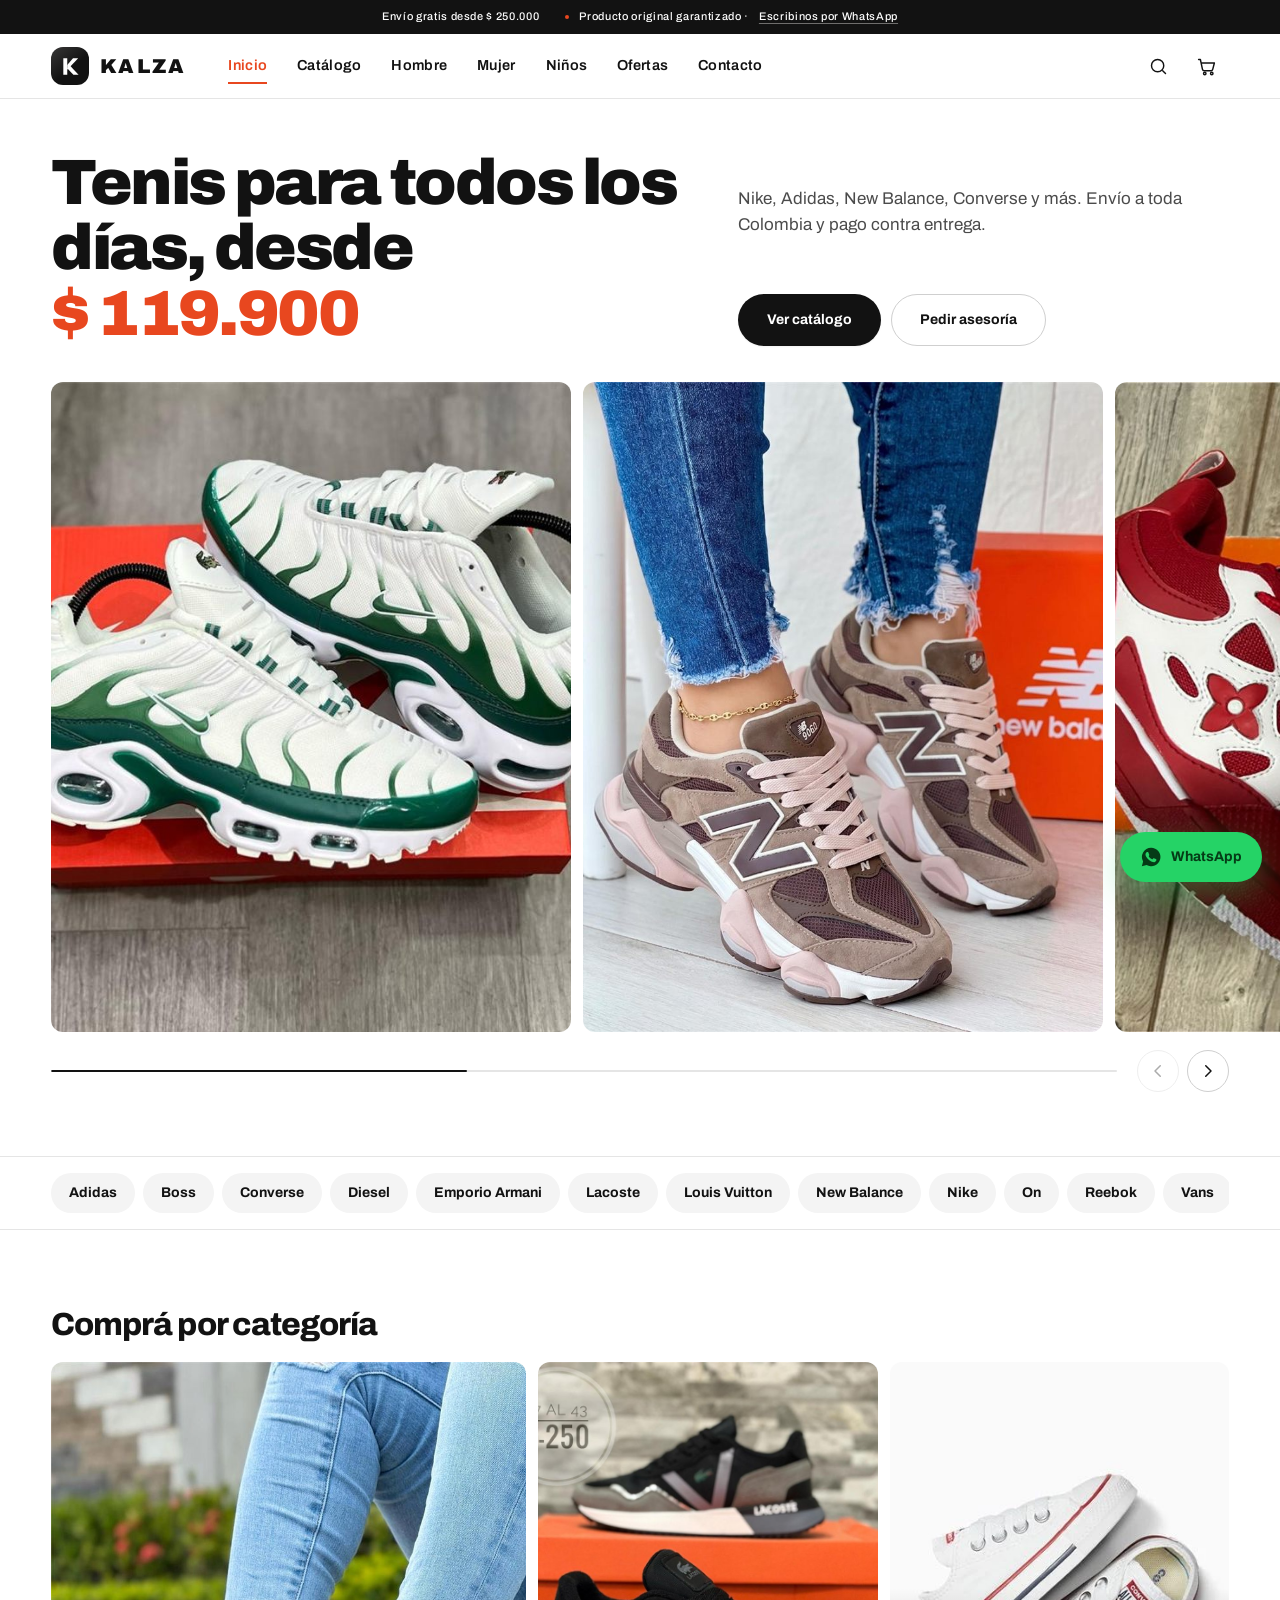
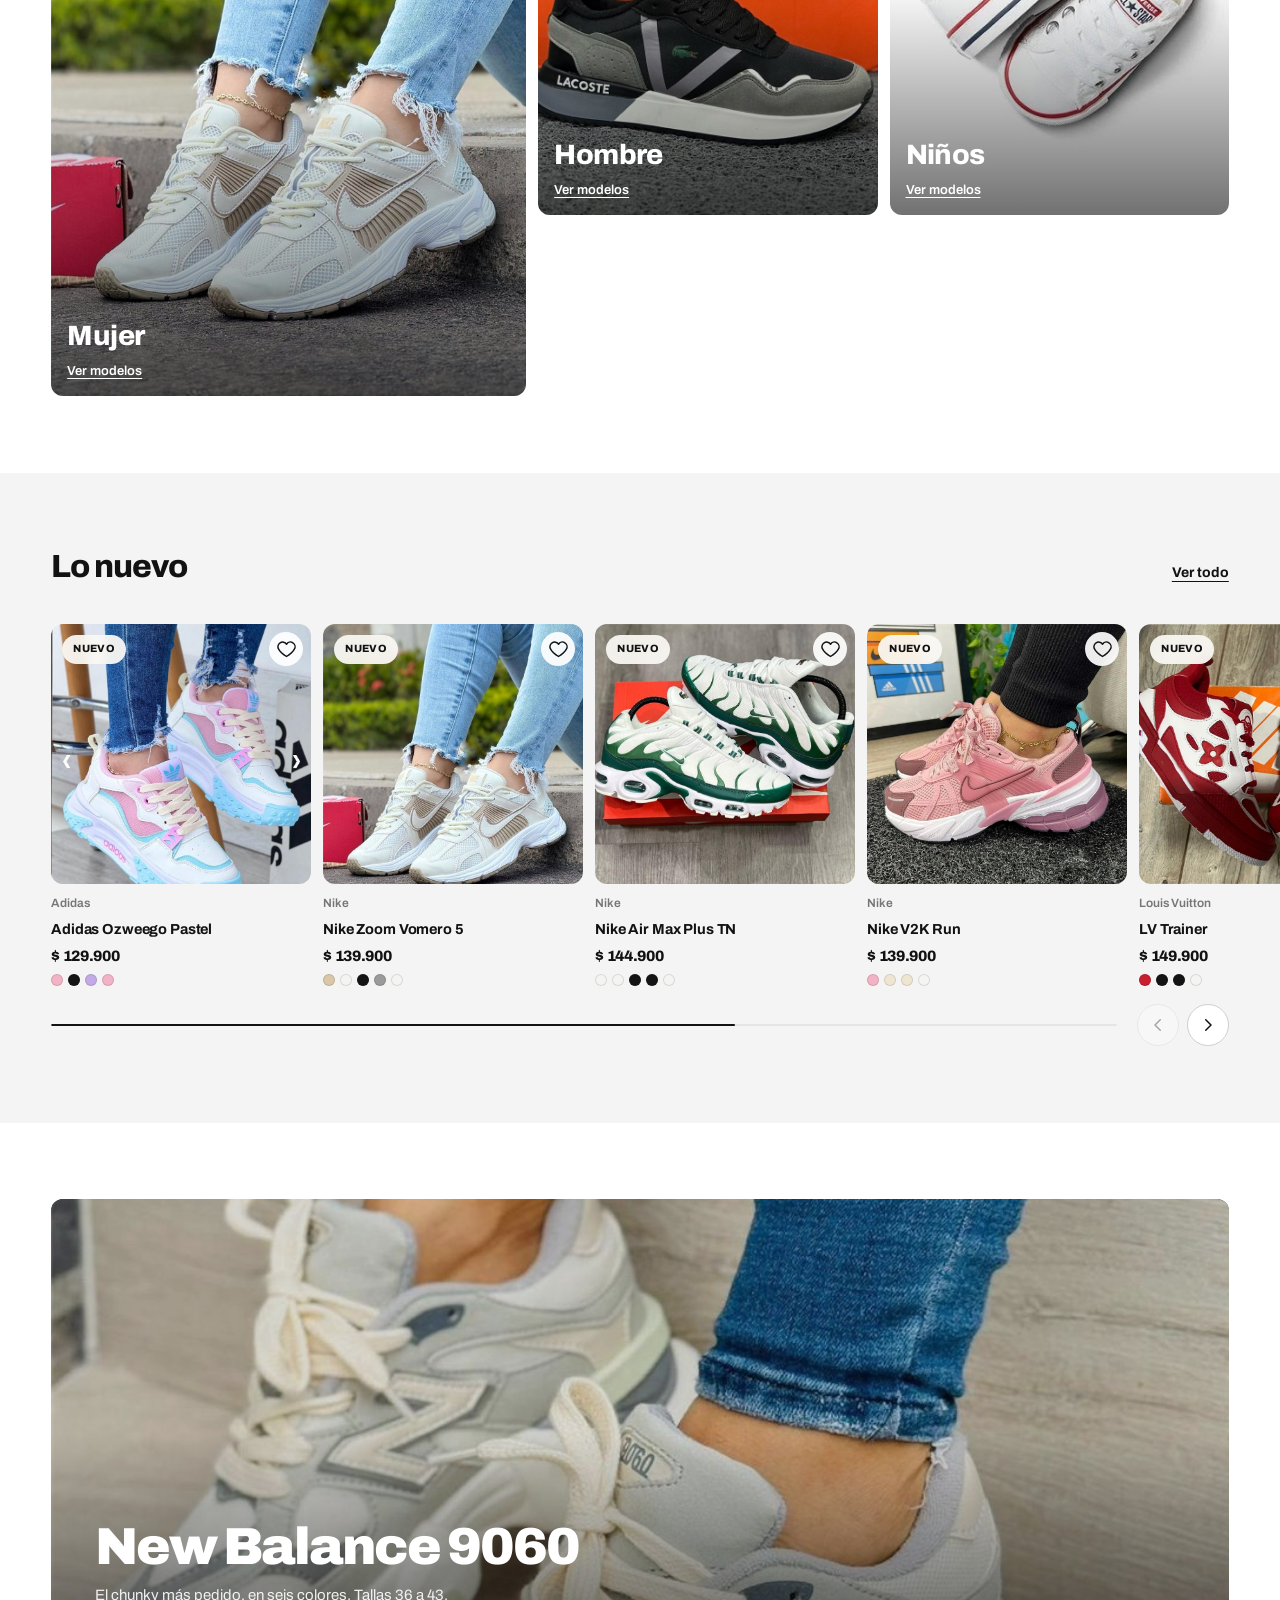
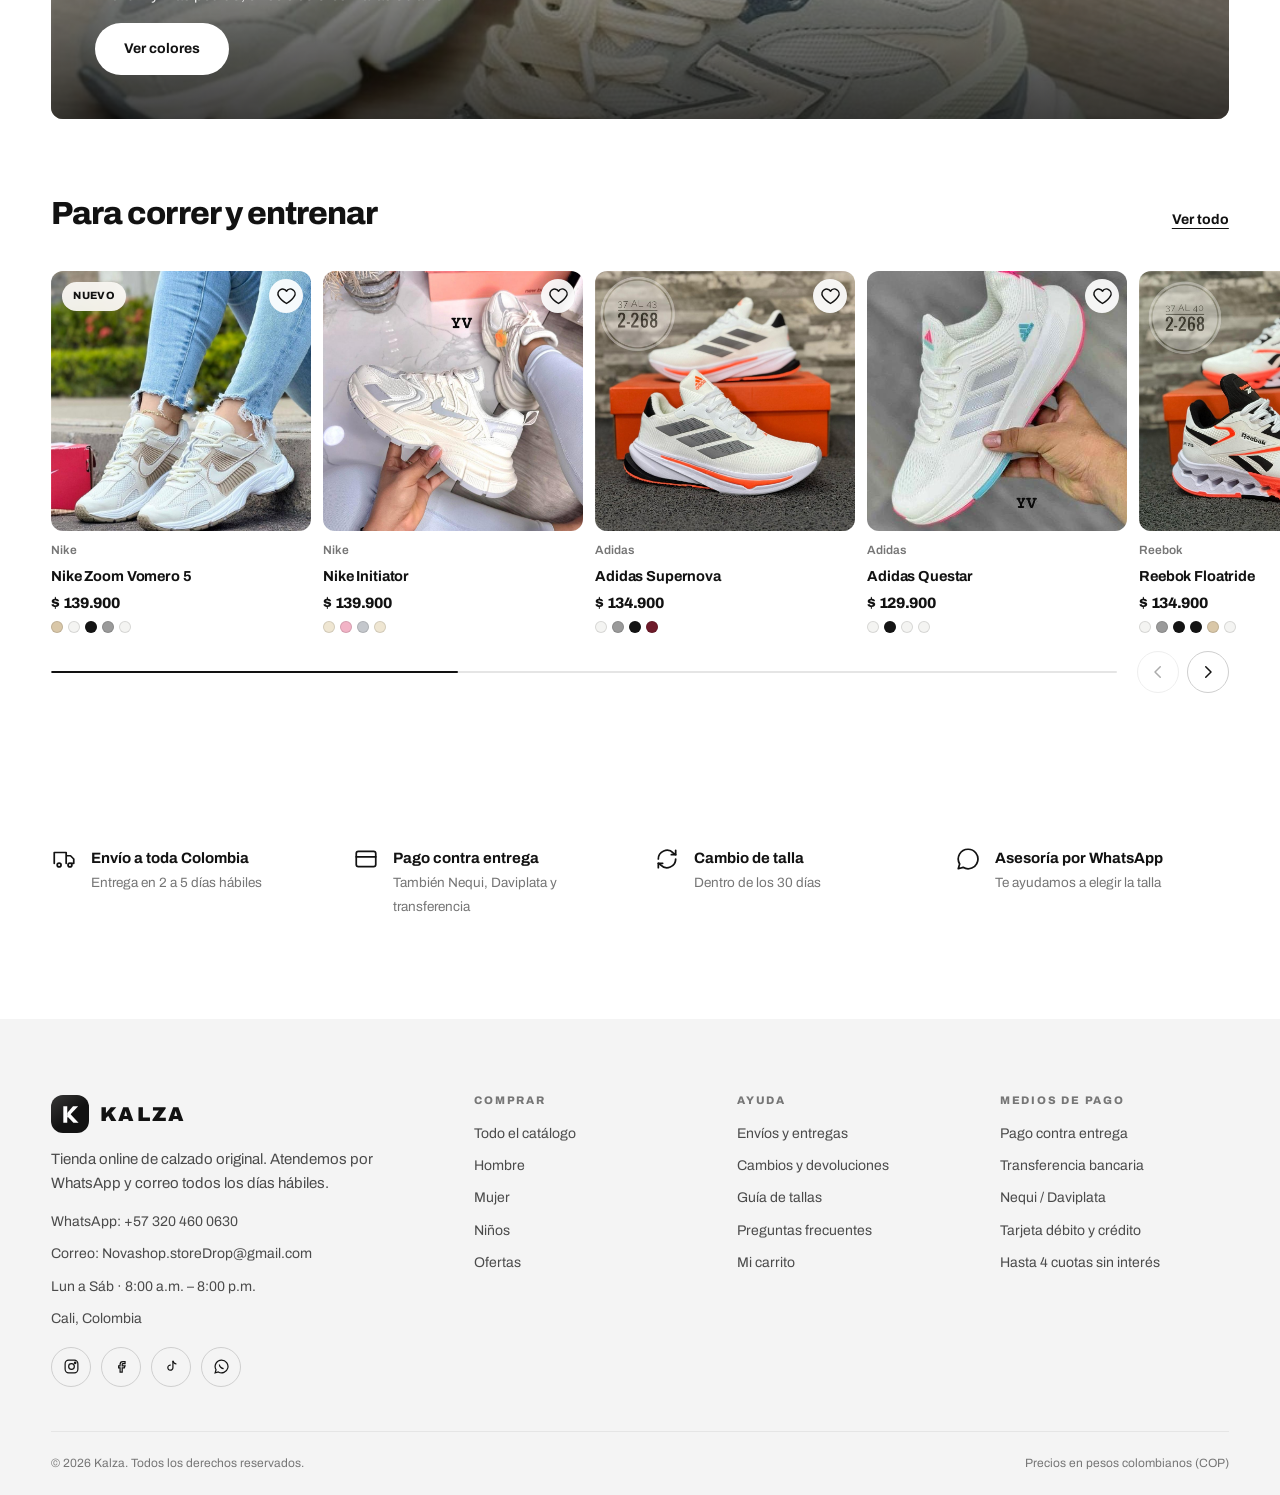
==== commit b916e4ff: "Rediseño de la portada: carrusel deslizable, marcas, categorías y carriles de productos Co-Authored-" ====
--- a/index.html
+++ b/index.html
@@ -10,7 +10,8 @@
 <meta property="og:description" content="Zapatos originales con envío a toda Colombia y atención por WhatsApp.">
 <meta property="og:type" content="website">
 <link rel="icon" href="data:image/svg+xml,<svg xmlns='http://www.w3.org/2000/svg' viewBox='0 0 24 24'><rect width='24' height='24' rx='6.5' fill='%23111110'/><g fill='%23faf8f4'><path d='M4.5 3.4h4.1v17.2H4.5z'/><path d='M20 3.4h-5.4L8.6 10.5v5z'/><path d='m11.6 11.3 8.8 9.3h-5.4l-6.4-6.8z'/></g></svg>">
-<link rel="stylesheet" href="assets/css/styles.css?v=7">
+<link rel="stylesheet" href="assets/css/styles.css?v=20261005">
+<link rel="stylesheet" href="assets/css/tienda.css?v=20261005">
 </head>
 <body>
 <a class="skip" href="#main">Saltar al contenido</a>
@@ -56,167 +57,122 @@
 
 <main id="main">
 
-  <!-- ===== Hero ===== -->
-  <section class="hero">
-    <div class="hero__grid">
-      <div class="hero__copy">
-        <span class="eyebrow">Nueva temporada 2026</span>
-        <h1 class="h-xl">Cada paso<span class="serif">cuenta una historia</span></h1>
-        <p class="lead">Calzado original para correr, entrenar, trabajar y salir. Elegimos cada modelo por comodidad real, no por moda pasajera.</p>
-        <div class="hero__cta">
-          <a class="btn btn--solid btn--lg" href="catalogo.html">Ver catálogo</a>
-          <a class="btn btn--ghost btn--lg" href="catalogo.html?oferta=1">Ofertas de la semana</a>
-        </div>
-        <div class="hero__stats">
-          <div><b>+4.500</b><span>Clientes felices</span></div>
-          <div><b>4.7/5</b><span>Calificación media</span></div>
-          <div><b>48 h</b><span>Despacho promedio</span></div>
-        </div>
-      </div>
-      <div class="hero__media">
-        <div class="slider" data-slider>
-          <div class="slider__track" data-slider-track>
-            <a class="slider__slide" href="producto.html?id=kz-007"><img src="assets/img/productos/z07-1.jpg" alt="Nike Air Max Plus TN"><span class="slider__name">Nike Air Max Plus TN</span></a>
-            <a class="slider__slide" href="producto.html?id=kz-033"><img src="assets/img/productos/z38-1.jpg" alt="New Balance 9060"><span class="slider__name">New Balance 9060</span></a>
-            <a class="slider__slide" href="producto.html?id=kz-022"><img src="assets/img/productos/z27-1.jpg" alt="LV Trainer"><span class="slider__name">LV Trainer</span></a>
-            <a class="slider__slide" href="producto.html?id=kz-019"><img src="assets/img/productos/z24-1.jpg" alt="Nike V2K Run"><span class="slider__name">Nike V2K Run</span></a>
-            <a class="slider__slide" href="producto.html?id=kz-021"><img src="assets/img/productos/z26-2.jpg" alt="Nike Air Force 1"><span class="slider__name">Nike Air Force 1</span></a>
-            <a class="slider__slide" href="producto.html?id=kz-034"><img src="assets/img/productos/z39-2.jpg" alt="On Cloudsurfer"><span class="slider__name">On Cloudsurfer</span></a>
-          </div>
-          <div class="slider__dots" data-slider-dots></div>
-        </div>
-        <span class="hero__tagpill">Stock disponible hoy</span>
-      </div>
-    </div>
-  </section>
-
-  <!-- ===== Marquee ===== -->
-  <div class="marquee" aria-hidden="true">
-    <div class="marquee__track">
-      <span>100% Original</span><span>Envío a toda Colombia</span><span>Garantía 6 meses</span><span>Pago contra entrega</span>
-      <span>100% Original</span><span>Envío a toda Colombia</span><span>Garantía 6 meses</span><span>Pago contra entrega</span>
-    </div>
-  </div>
+  <!-- ===== Hero: titular + carrusel deslizable ===== -->
+  <section class="hx">
+    <div class="wrap hx__head">
+      <h1 class="hx__title">Tenis para todos los días, desde <span data-min-price>$119.900</span></h1>
+      <p class="hx__sub">Nike, Adidas, New Balance, Converse y más. Envío a toda Colombia y pago contra entrega.</p>
+      <div class="hx__cta">
+        <a class="btn btn--solid" href="catalogo.html">Ver catálogo</a>
+        <a class="btn btn--ghost" data-wa="Hola Kalza, quiero asesoría para elegir mis tenis.">Pedir asesoría</a>
+      </div>
+    </div>
+    <div class="rail rail--hero" data-rail>
+      <div class="rail__track" data-rail-track>
+        <a class="hslide" href="producto.html?id=kz-007"><img src="assets/img/productos/z07-1.jpg" alt="Nike Air Max Plus TN blanco y verde"></a>
+        <a class="hslide" href="producto.html?id=kz-033"><img src="assets/img/productos/z38-1.jpg" alt="New Balance 9060 café y rosa"></a>
+        <a class="hslide" href="producto.html?id=kz-022"><img src="assets/img/productos/z27-1.jpg" alt="LV Trainer rojo" loading="lazy"></a>
+        <a class="hslide" href="producto.html?id=kz-019"><img src="assets/img/productos/z24-1.jpg" alt="Nike V2K Run rosado" loading="lazy"></a>
+        <a class="hslide" href="producto.html?id=kz-021"><img src="assets/img/productos/z26-2.jpg" alt="Nike Air Force 1 blanco y negro" loading="lazy"></a>
+        <a class="hslide" href="producto.html?id=kz-034"><img src="assets/img/productos/z39-2.jpg" alt="On Cloudsurfer blanco" loading="lazy"></a>
+      </div>
+      <div class="wrap rail__ui">
+        <div class="rail__progress"><span data-rail-bar></span></div>
+        <div class="rail__arrows">
+          <button class="rail__btn" data-rail-prev aria-label="Anterior"><svg viewBox="0 0 24 24"><path d="M15 5l-7 7 7 7"/></svg></button>
+          <button class="rail__btn" data-rail-next aria-label="Siguiente"><svg viewBox="0 0 24 24"><path d="M9 5l7 7-7 7"/></svg></button>
+        </div>
+      </div>
+    </div>
+  </section>
+
+  <!-- ===== Marcas ===== -->
+  <section class="brands">
+    <div class="wrap">
+      <div class="brands__row" data-brands></div>
+    </div>
+  </section>
 
   <!-- ===== Categorías ===== -->
-  <section class="section reveal">
-    <div class="wrap">
-      <div class="section__head">
-        <div>
-          <span class="eyebrow">Comprar por categoría</span>
-          <h2 class="h-lg">Elegí tu estilo</h2>
-        </div>
-        <a class="btn btn--ghost" href="catalogo.html">Ver todo</a>
-      </div>
-      <div class="grid grid--cats">
-        <a class="cat" href="catalogo.html?cat=hombre"><div class="ph ph--4x5 ph--img"><img src="assets/img/productos/z34-1.jpg" alt="" loading="lazy"></div><span class="cat__label">Hombre</span></a>
-        <a class="cat" href="catalogo.html?cat=mujer"><div class="ph ph--4x5 ph--img"><img src="assets/img/productos/z04-1.jpg" alt="" loading="lazy"></div><span class="cat__label">Mujer</span></a>
-        <a class="cat" href="catalogo.html?cat=ninos"><div class="ph ph--4x5 ph--img"><img src="assets/img/productos/z21-2.jpg" alt="" loading="lazy"></div><span class="cat__label">Niños</span></a>
-        <a class="cat" href="catalogo.html?tipo=running"><div class="ph ph--4x5 ph--img"><img src="assets/img/productos/z11-3.jpg" alt="" loading="lazy"></div><span class="cat__label">Running</span></a>
-      </div>
-    </div>
-  </section>
-
-  <!-- ===== Destacados ===== -->
-  <section class="section section--alt reveal">
-    <div class="wrap">
-      <div class="section__head">
-        <div>
-          <span class="eyebrow">Lo más pedido</span>
-          <h2 class="h-lg">Destacados</h2>
-          <p>Los modelos que más se repiten en los pedidos de este mes, con stock disponible en la mayoría de tallas.</p>
-        </div>
-        <a class="btn btn--ghost" href="catalogo.html">Ver catálogo completo</a>
-      </div>
-      <div class="grid grid--products" data-featured></div>
-    </div>
-  </section>
-
-  <!-- ===== Beneficios ===== -->
-  <section class="section reveal">
-    <div class="wrap">
-      <ul class="usps">
-        <li class="usp">
-          <svg viewBox="0 0 24 24"><path d="M3 16V6h11v10M14 9h4l3 3v4h-2"/><circle cx="7.5" cy="17.5" r="1.8"/><circle cx="17.5" cy="17.5" r="1.8"/></svg>
-          <h3>Envío a toda Colombia</h3>
-          <p>Despacho en 24 horas hábiles y entrega en 2 a 5 días. Gratis desde <span data-free-from></span>.</p>
-        </li>
-        <li class="usp">
-          <svg viewBox="0 0 24 24"><path d="M4 12a8 8 0 0 1 13.7-5.6L20 8"/><path d="M20 4v4h-4"/><path d="M20 12a8 8 0 0 1-13.7 5.6L4 16"/><path d="M4 20v-4h4"/></svg>
-          <h3>Cambios en 30 días</h3>
-          <p>Si no te queda, coordinamos el cambio de talla dentro de los 30 días de recibido.</p>
-        </li>
-        <li class="usp">
-          <svg viewBox="0 0 24 24"><path d="M12 3 5 6v5c0 4.5 3 8 7 10 4-2 7-5.5 7-10V6l-7-3z"/><path d="m9 12 2 2 4-4"/></svg>
-          <h3>Producto original</h3>
-          <p>Todos los pares llegan con caja, etiquetas y garantía de 6 meses por defectos de fábrica.</p>
-        </li>
-        <li class="usp">
-          <svg viewBox="0 0 24 24"><rect x="3" y="5" width="18" height="14" rx="2"/><path d="M3 10h18"/></svg>
-          <h3>Pagá como prefieras</h3>
-          <p>Contra entrega, transferencia, Nequi, Daviplata o tarjeta hasta en 4 cuotas.</p>
-        </li>
+  <section class="section">
+    <div class="wrap">
+      <h2 class="h-sec">Comprá por categoría</h2>
+      <div class="cats">
+        <a class="ctile ctile--big" href="catalogo.html?cat=mujer">
+          <img src="assets/img/productos/z04-1.jpg" alt="" loading="lazy">
+          <span class="ctile__txt"><b>Mujer</b><span>Ver modelos</span></span>
+        </a>
+        <a class="ctile" href="catalogo.html?cat=hombre">
+          <img src="assets/img/productos/z34-1.jpg" alt="" loading="lazy">
+          <span class="ctile__txt"><b>Hombre</b><span>Ver modelos</span></span>
+        </a>
+        <a class="ctile" href="catalogo.html?cat=ninos">
+          <img src="assets/img/productos/z21-2.jpg" alt="" loading="lazy">
+          <span class="ctile__txt"><b>Niños</b><span>Ver modelos</span></span>
+        </a>
+      </div>
+    </div>
+  </section>
+
+  <!-- ===== Lo nuevo ===== -->
+  <section class="section section--tint">
+    <div class="wrap shead">
+      <h2 class="h-sec">Lo nuevo</h2>
+      <a class="link" href="catalogo.html">Ver todo</a>
+    </div>
+    <div class="rail" data-rail>
+      <div class="rail__track rail__track--cards" data-rail-track data-rail-products="new"></div>
+      <div class="wrap rail__ui">
+        <div class="rail__progress"><span data-rail-bar></span></div>
+        <div class="rail__arrows">
+          <button class="rail__btn" data-rail-prev aria-label="Anterior"><svg viewBox="0 0 24 24"><path d="M15 5l-7 7 7 7"/></svg></button>
+          <button class="rail__btn" data-rail-next aria-label="Siguiente"><svg viewBox="0 0 24 24"><path d="M9 5l7 7-7 7"/></svg></button>
+        </div>
+      </div>
+    </div>
+  </section>
+
+  <!-- ===== Destacado editorial ===== -->
+  <section class="section">
+    <div class="wrap">
+      <a class="feature" href="producto.html?id=kz-033">
+        <img src="assets/img/productos/z38-2.jpg" alt="New Balance 9060 gris claro" loading="lazy">
+        <div class="feature__txt">
+          <h2>New Balance 9060</h2>
+          <p>El chunky más pedido, en seis colores. Tallas 36 a 43.</p>
+          <span class="btn btn--light">Ver colores</span>
+        </div>
+      </a>
+    </div>
+  </section>
+
+  <!-- ===== Running ===== -->
+  <section class="section section--flush">
+    <div class="wrap shead">
+      <h2 class="h-sec">Para correr y entrenar</h2>
+      <a class="link" href="catalogo.html?tipo=running">Ver todo</a>
+    </div>
+    <div class="rail" data-rail>
+      <div class="rail__track rail__track--cards" data-rail-track data-rail-products="running"></div>
+      <div class="wrap rail__ui">
+        <div class="rail__progress"><span data-rail-bar></span></div>
+        <div class="rail__arrows">
+          <button class="rail__btn" data-rail-prev aria-label="Anterior"><svg viewBox="0 0 24 24"><path d="M15 5l-7 7 7 7"/></svg></button>
+          <button class="rail__btn" data-rail-next aria-label="Siguiente"><svg viewBox="0 0 24 24"><path d="M9 5l7 7-7 7"/></svg></button>
+        </div>
+      </div>
+    </div>
+  </section>
+
+  <!-- ===== Servicio ===== -->
+  <section class="section">
+    <div class="wrap">
+      <ul class="svc">
+        <li><svg viewBox="0 0 24 24"><path d="M3 16V6h11v10M14 9h4l3 3v4h-2"/><circle cx="7.5" cy="17.5" r="1.8"/><circle cx="17.5" cy="17.5" r="1.8"/></svg><div><b>Envío a toda Colombia</b><span>Entrega en 2 a 5 días hábiles</span></div></li>
+        <li><svg viewBox="0 0 24 24"><rect x="3" y="5" width="18" height="14" rx="2"/><path d="M3 10h18"/></svg><div><b>Pago contra entrega</b><span>También Nequi, Daviplata y transferencia</span></div></li>
+        <li><svg viewBox="0 0 24 24"><path d="M4 12a8 8 0 0 1 13.7-5.6L20 8"/><path d="M20 4v4h-4"/><path d="M20 12a8 8 0 0 1-13.7 5.6L4 16"/><path d="M4 20v-4h4"/></svg><div><b>Cambio de talla</b><span>Dentro de los 30 días</span></div></li>
+        <li><svg viewBox="0 0 24 24"><path d="M12 3a9 9 0 0 0-7.7 13.6L3 21l4.5-1.3A9 9 0 1 0 12 3z"/></svg><div><b>Asesoría por WhatsApp</b><span>Te ayudamos a elegir la talla</span></div></li>
       </ul>
-    </div>
-  </section>
-
-  <!-- ===== Banner ofertas ===== -->
-  <section class="section section--alt reveal">
-    <div class="wrap">
-      <div class="section__head">
-        <div>
-          <span class="eyebrow">Precio rebajado</span>
-          <h2 class="h-lg">En oferta ahora</h2>
-        </div>
-        <a class="btn btn--ghost" href="catalogo.html?oferta=1">Ver todas las ofertas</a>
-      </div>
-      <div class="grid grid--products" data-sale></div>
-    </div>
-  </section>
-
-  <!-- ===== Testimonios ===== -->
-  <section class="section reveal">
-    <div class="wrap">
-      <div class="section__head">
-        <div>
-          <span class="eyebrow">Reseñas verificadas</span>
-          <h2 class="h-lg">Qué dicen nuestros clientes</h2>
-        </div>
-      </div>
-      <div class="quotes">
-        <article class="quote">
-          <div class="stars"><span>★★★★★</span></div>
-          <p>“Pedí un martes y me llegó el jueves a Medellín. El par vino con caja original y me quedó perfecto de talla.”</p>
-          <footer>Laura M. · Medellín</footer>
-        </article>
-        <article class="quote">
-          <div class="stars"><span>★★★★★</span></div>
-          <p>“Me equivoqué de talla y el cambio fue por WhatsApp en dos mensajes. Cero complicaciones.”</p>
-          <footer>Andrés P. · Bogotá</footer>
-        </article>
-        <article class="quote">
-          <div class="stars"><span>★★★★☆</span></div>
-          <p>“Los uso todo el día en el trabajo y no me duelen los pies. Volvería a comprar sin dudar.”</p>
-          <footer>Diana R. · Cali</footer>
-        </article>
-      </div>
-    </div>
-  </section>
-
-  <!-- ===== Newsletter ===== -->
-  <section class="section reveal">
-    <div class="wrap">
-      <div class="newsletter">
-        <div>
-          <span class="eyebrow" style="color:rgba(255,255,255,.6)">Comunidad Kalza</span>
-          <h2 class="h-lg" style="margin-top:8px">10% off en tu primera compra</h2>
-          <p style="margin-top:10px;opacity:.8">Dejanos tu correo y te avisamos de lanzamientos, restock de tallas y descuentos antes que a nadie.</p>
-        </div>
-        <form data-newsletter>
-          <input class="input" type="email" name="correo" placeholder="tu@correo.com" required aria-label="Tu correo">
-          <button class="btn btn--light" type="submit">Suscribirme</button>
-        </form>
-      </div>
     </div>
   </section>
 
@@ -278,7 +234,7 @@
     </div>
     <div class="footer__bottom">
       <span>© <span data-year></span> Kalza. Todos los derechos reservados.</span>
-      <span>Sitio demostrativo · Precios en pesos colombianos (COP)</span>
+      <span>Precios en pesos colombianos (COP)</span>
     </div>
   </div>
 </footer>
@@ -333,7 +289,7 @@
   <b>WhatsApp</b>
 </a>
 
-<script src="assets/js/data.js?v=7"></script>
-<script src="assets/js/app.js?v=7"></script>
+<script src="assets/js/data.js?v=20261005"></script>
+<script src="assets/js/app.js?v=20261005"></script>
 </body>
 </html>
--- a/assets/css/tienda.css
+++ b/assets/css/tienda.css
@@ -0,0 +1,147 @@
+/* ==========================================================================
+   Kalza: capa de tienda (se carga después de styles.css)
+   Neutros fríos, un solo acento (naranja de marca), fotos protagonistas.
+   Radios: botones en píldora, fotos y tarjetas a 12px.
+   ========================================================================== */
+
+:root{
+  --ink:#121212;
+  --ink-soft:#4b4b4b;
+  --muted:#767676;
+  --line:#e5e5e5;
+  --line-strong:#cfcfcf;
+  --paper:#ffffff;
+  --paper-2:#f4f4f4;
+  --radius-lg:12px;
+  --header-h:64px;
+}
+body{background:var(--paper);font-size:15px}
+h1,h2,h3,h4{letter-spacing:-.02em}
+
+/* Barra superior y header más sobrios */
+.topbar{font-size:11px;letter-spacing:.06em;font-weight:500;text-transform:none}
+.topbar .wrap{min-height:34px}
+.header{background:rgba(255,255,255,.92);border-bottom-color:var(--line)}
+.nav a{letter-spacing:.02em;text-transform:none;font-size:14.5px;font-weight:600}
+
+/* Botones */
+.btn{border-radius:999px;font-weight:700;letter-spacing:0}
+.btn::after{display:none}
+.btn:hover{transform:none}
+.btn:active{transform:scale(.98)}
+.btn--ghost{border:1.5px solid var(--line-strong)}
+.btn--light{background:#fff;color:var(--ink)}
+.link{font-weight:700;font-size:14px;text-decoration:underline;text-underline-offset:4px;white-space:nowrap}
+
+/* Secciones */
+.section{padding:clamp(40px,6vw,80px) 0}
+.section--tint{background:var(--paper-2)}
+.section--flush{padding-top:0}
+.h-sec{font-size:clamp(22px,2.8vw,32px);font-weight:800;letter-spacing:-.03em;line-height:1.1}
+.shead{display:flex;align-items:baseline;justify-content:space-between;gap:16px;margin-bottom:20px}
+.section > .wrap > .h-sec{margin-bottom:20px}
+
+/* ---------- Hero ---------- */
+.hx{padding:clamp(24px,4vw,56px) 0 clamp(32px,5vw,64px)}
+.hx__head{display:grid;gap:14px;margin-bottom:clamp(20px,3vw,36px)}
+.hx__title{font-size:clamp(32px,5.4vw,64px);font-weight:900;letter-spacing:-.04em;line-height:1.02;max-width:16ch}
+.hx__title span{color:var(--accent);white-space:nowrap}
+.hx__sub{color:var(--ink-soft);font-size:clamp(15px,1.4vw,17px);max-width:48ch;line-height:1.5}
+.hx__cta{display:flex;flex-wrap:wrap;gap:10px;margin-top:6px}
+@media(min-width:960px){
+  .hx__head{grid-template-columns:minmax(0,1.3fr) minmax(0,1fr);align-items:end;column-gap:48px}
+  .hx__title{grid-row:span 2}
+}
+
+/* ---------- Carrusel horizontal (hero y productos) ---------- */
+.rail{position:relative}
+.rail__track{
+  display:flex;gap:12px;overflow-x:auto;overscroll-behavior-x:contain;
+  scroll-snap-type:x mandatory;scroll-padding-inline:var(--pad);
+  padding-inline:var(--pad);scrollbar-width:none;-webkit-overflow-scrolling:touch;
+}
+.rail__track::-webkit-scrollbar{display:none}
+.rail__track > *{scroll-snap-align:start;flex:none}
+@media(min-width:1420px){
+  .rail__track{padding-inline:calc((100vw - var(--max)) / 2 + var(--pad));scroll-padding-inline:calc((100vw - var(--max)) / 2 + var(--pad))}
+}
+.rail__ui{display:flex;align-items:center;gap:20px;margin-top:18px}
+.rail__progress{flex:1;height:2px;background:var(--line);border-radius:2px;overflow:hidden}
+.rail__progress span{display:block;height:100%;width:20%;background:var(--ink);border-radius:2px;transition:transform .2s linear;transform-origin:left}
+.rail__arrows{display:none;gap:8px}
+@media(min-width:768px){.rail__arrows{display:flex}}
+.rail__btn{width:42px;height:42px;border-radius:999px;border:1.5px solid var(--line-strong);display:grid;place-items:center;background:#fff;transition:background .2s,border-color .2s}
+.rail__btn:hover{border-color:var(--ink)}
+.rail__btn[disabled]{opacity:.35;pointer-events:none}
+.rail__btn svg{width:18px;height:18px;fill:none;stroke:currentColor;stroke-width:2;stroke-linecap:round;stroke-linejoin:round}
+
+.hslide{width:min(84vw,520px);aspect-ratio:4/5;border-radius:var(--radius-lg);overflow:hidden;background:var(--paper-2)}
+.hslide img{width:100%;height:100%;object-fit:cover;transition:transform .6s var(--ease-out)}
+@media(hover:hover){.hslide:hover img{transform:scale(1.03)}}
+
+.rail__track--cards > .card{width:min(44vw,280px)}
+@media(min-width:768px){.rail__track--cards > .card{width:260px}}
+
+/* ---------- Marcas ---------- */
+.brands{border-block:1px solid var(--line)}
+.brands__row{display:flex;gap:8px;overflow-x:auto;padding:16px 0;scrollbar-width:none}
+.brands__row::-webkit-scrollbar{display:none}
+.brands__row a{flex:none;padding:9px 18px;border-radius:999px;background:var(--paper-2);font-weight:700;font-size:14px;transition:background .2s,color .2s}
+.brands__row a:hover{background:var(--ink);color:#fff}
+
+/* ---------- Categorías ---------- */
+.cats{display:grid;gap:12px;grid-template-columns:repeat(2,minmax(0,1fr))}
+.ctile{position:relative;display:block;border-radius:var(--radius-lg);overflow:hidden;aspect-ratio:4/5;background:var(--paper-2)}
+.ctile--big{grid-column:1 / -1;aspect-ratio:16/10}
+.ctile img{width:100%;height:100%;object-fit:cover;transition:transform .7s var(--ease-out)}
+.ctile::after{content:"";position:absolute;inset:0;background:linear-gradient(to top,rgba(0,0,0,.55),rgba(0,0,0,0) 50%)}
+.ctile__txt{position:absolute;left:16px;bottom:14px;z-index:1;color:#fff;display:grid;gap:2px}
+.ctile__txt b{font-size:clamp(20px,2.4vw,28px);font-weight:800;letter-spacing:-.02em}
+.ctile__txt span{font-size:13px;font-weight:600;text-decoration:underline;text-underline-offset:3px}
+@media(hover:hover){.ctile:hover img{transform:scale(1.04)}}
+@media(min-width:768px){
+  .cats{grid-template-columns:minmax(0,1.4fr) minmax(0,1fr) minmax(0,1fr)}
+  .ctile--big{grid-column:auto;aspect-ratio:auto}
+  .ctile{aspect-ratio:3/4}
+}
+
+/* ---------- Tarjeta de producto ---------- */
+.card{gap:6px}
+.card__media{border-radius:var(--radius-lg);background:var(--paper-2)}
+.card__media .ph--4x5{aspect-ratio:1/1}
+.card__brand{font-size:12px;letter-spacing:0;text-transform:none;font-weight:600;color:var(--muted);margin-top:4px}
+.card__name{font-size:14.5px;font-weight:700;line-height:1.25;letter-spacing:-.01em}
+.card__price{font-size:15px;font-weight:800}
+.card__swatches .sw{width:12px;height:12px;box-shadow:inset 0 0 0 1px rgba(0,0,0,.12)}
+.card__quick{display:none}
+.card__fav{width:34px;height:34px;background:rgba(255,255,255,.92)}
+.flag{border-radius:999px;font-size:10.5px;letter-spacing:.04em}
+
+/* ---------- Destacado editorial ---------- */
+.feature{position:relative;display:grid;border-radius:var(--radius-lg);overflow:hidden;background:var(--ink);color:#fff;min-height:420px}
+.feature img{position:absolute;inset:0;width:100%;height:100%;object-fit:cover;opacity:.88;transition:transform .8s var(--ease-out)}
+.feature::after{content:"";position:absolute;inset:0;background:linear-gradient(to top,rgba(0,0,0,.7),rgba(0,0,0,0) 55%)}
+.feature__txt{position:relative;z-index:1;align-self:end;padding:clamp(20px,4vw,44px);display:grid;gap:10px;justify-items:start}
+.feature__txt h2{font-size:clamp(28px,4.4vw,52px);font-weight:900;letter-spacing:-.04em;line-height:1}
+.feature__txt p{opacity:.9;max-width:40ch}
+.feature__txt .btn{margin-top:6px}
+@media(hover:hover){.feature:hover img{transform:scale(1.03)}}
+@media(min-width:768px){.feature{min-height:520px}}
+
+/* ---------- Servicio ---------- */
+.svc{display:grid;gap:18px 28px;grid-template-columns:1fr}
+.svc li{display:flex;gap:14px;align-items:flex-start}
+.svc svg{width:26px;height:26px;flex:none;fill:none;stroke:var(--ink);stroke-width:1.6;stroke-linecap:round;stroke-linejoin:round}
+.svc b{display:block;font-size:15px}
+.svc span{color:var(--muted);font-size:13.5px}
+@media(min-width:640px){.svc{grid-template-columns:1fr 1fr}}
+@media(min-width:1024px){.svc{grid-template-columns:repeat(4,1fr)}}
+
+/* Galería del producto y pie */
+.footer{background:var(--paper-2);border-top:0}
+
+@media(prefers-reduced-motion:reduce){
+  .hslide img,.ctile img,.feature img{transition:none}
+  .rail__track{scroll-behavior:auto}
+}
+html,body{overflow-x:clip}
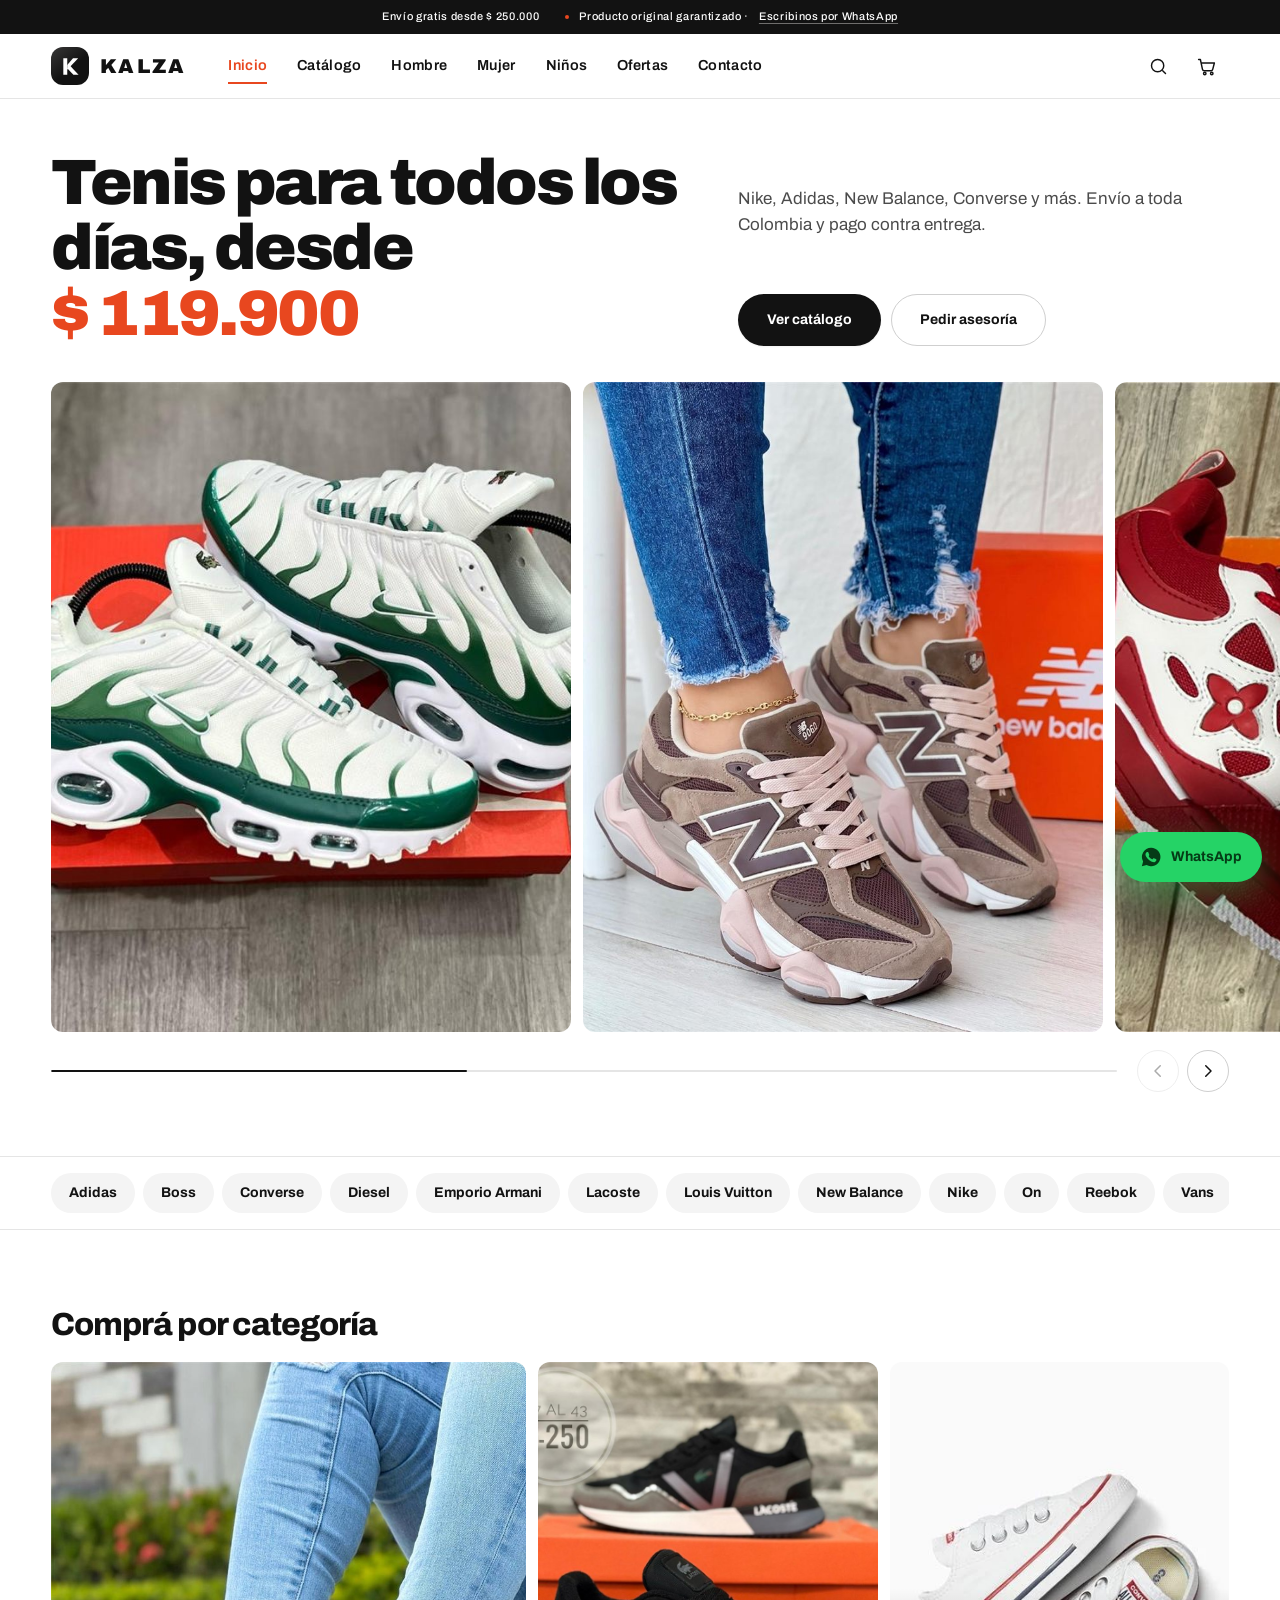
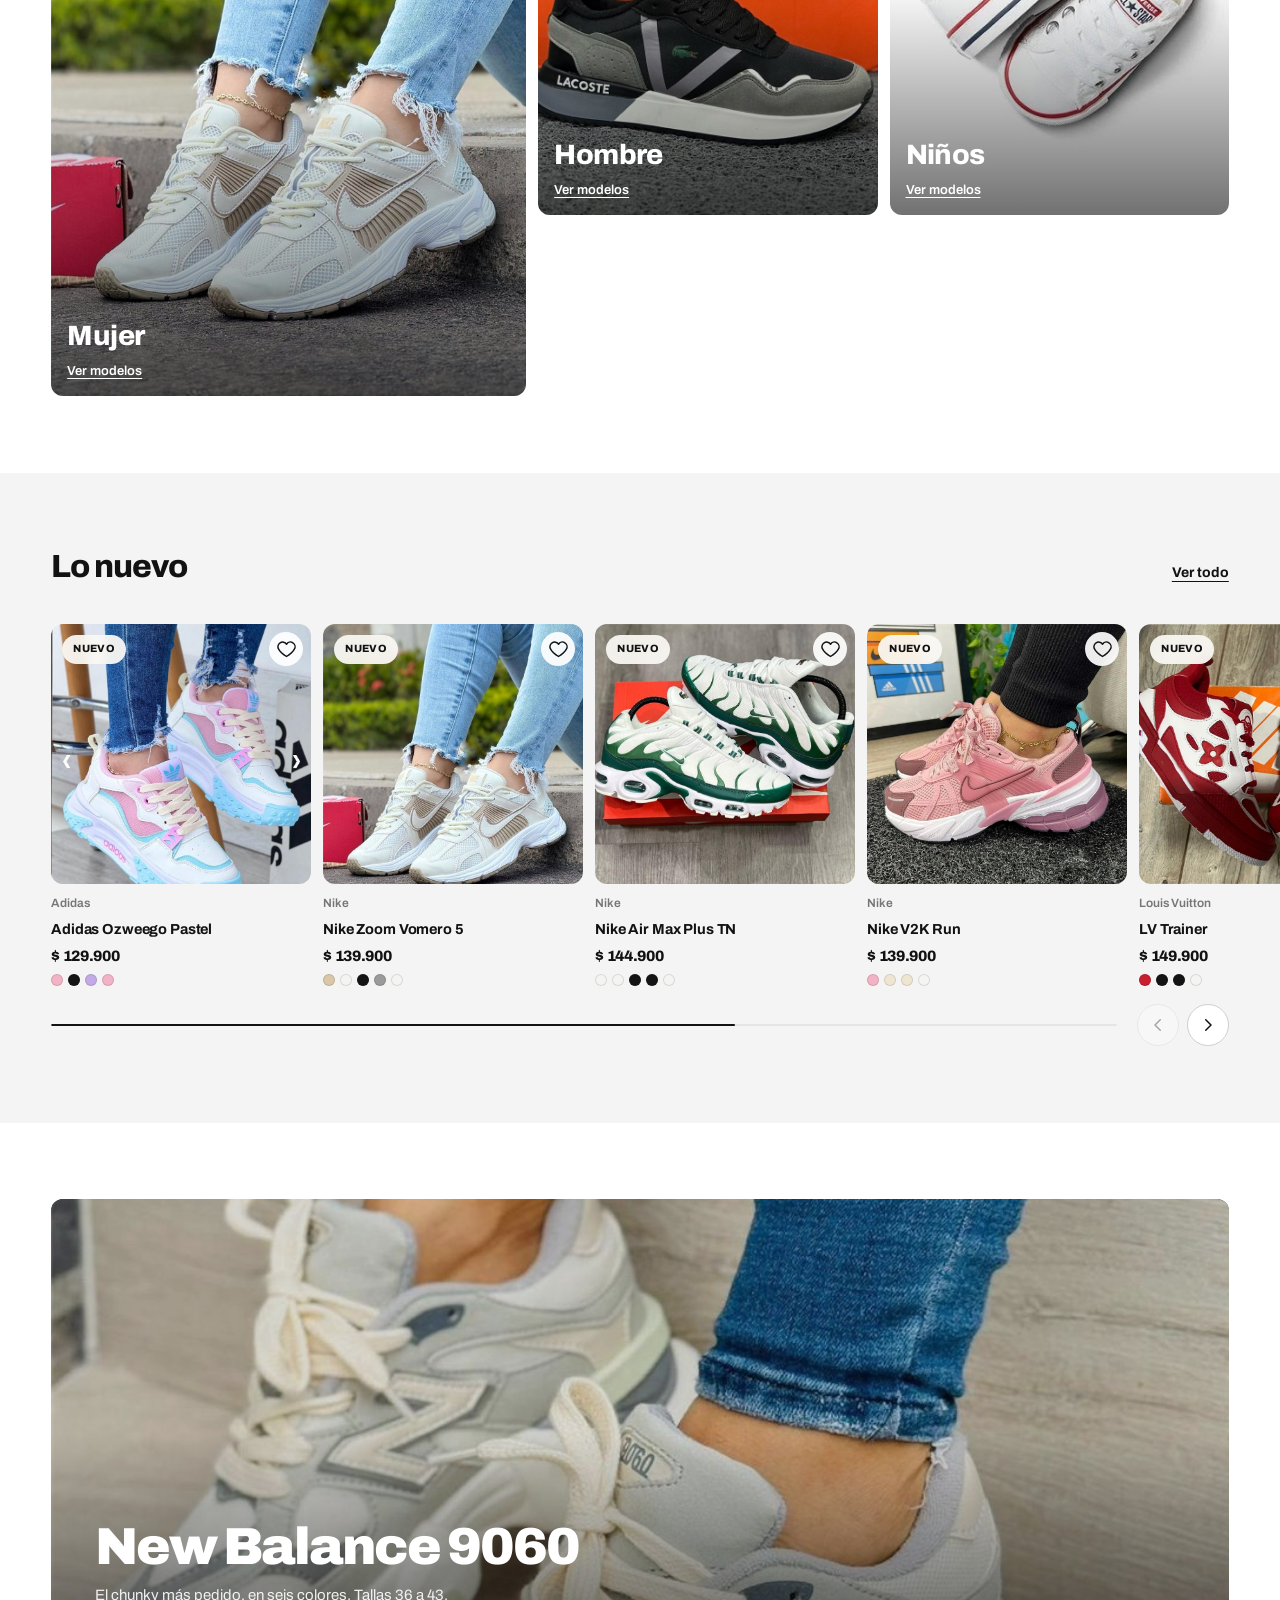
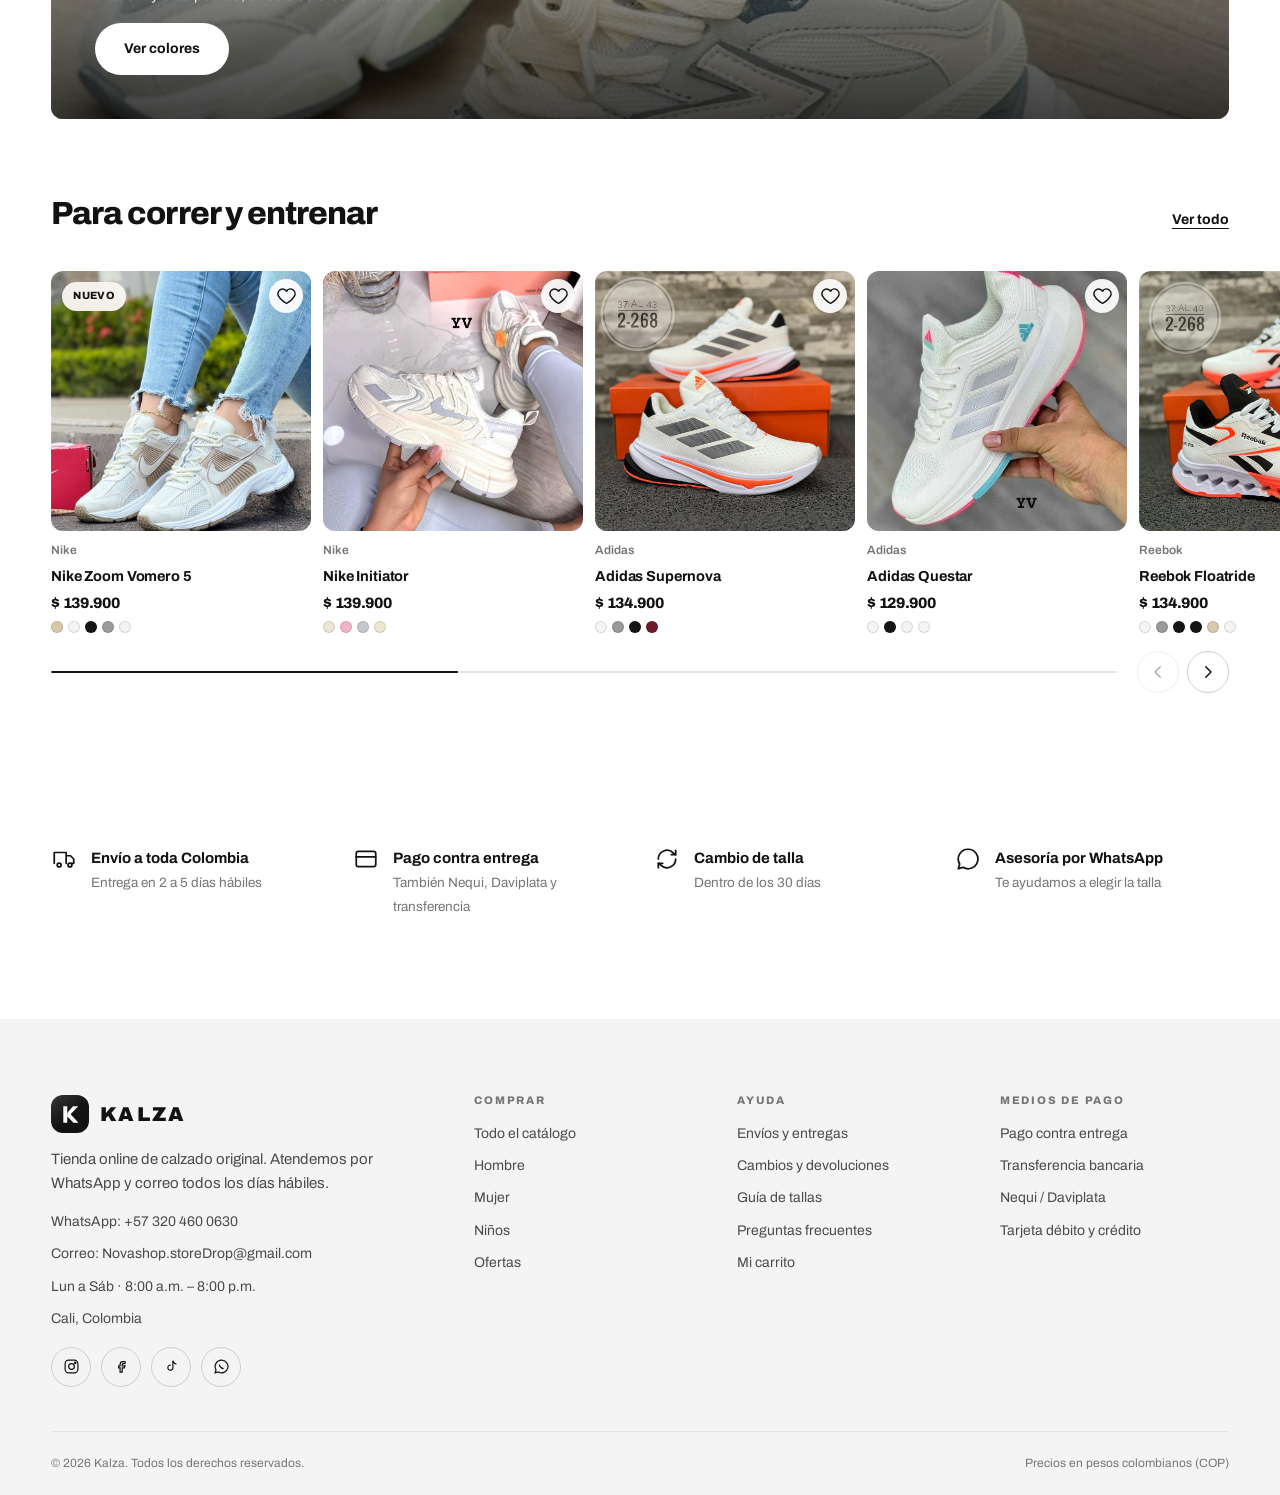
==== commit 892cfaff: "Quita la mención de cuotas sin interés" ====
--- a/index.html
+++ b/index.html
@@ -10,8 +10,8 @@
 <meta property="og:description" content="Zapatos originales con envío a toda Colombia y atención por WhatsApp.">
 <meta property="og:type" content="website">
 <link rel="icon" href="data:image/svg+xml,<svg xmlns='http://www.w3.org/2000/svg' viewBox='0 0 24 24'><rect width='24' height='24' rx='6.5' fill='%23111110'/><g fill='%23faf8f4'><path d='M4.5 3.4h4.1v17.2H4.5z'/><path d='M20 3.4h-5.4L8.6 10.5v5z'/><path d='m11.6 11.3 8.8 9.3h-5.4l-6.4-6.8z'/></g></svg>">
-<link rel="stylesheet" href="assets/css/styles.css?v=20261005">
-<link rel="stylesheet" href="assets/css/tienda.css?v=20261005">
+<link rel="stylesheet" href="assets/css/styles.css?v=20261006">
+<link rel="stylesheet" href="assets/css/tienda.css?v=20261006">
 </head>
 <body>
 <a class="skip" href="#main">Saltar al contenido</a>
@@ -228,7 +228,6 @@
           <li>Transferencia bancaria</li>
           <li>Nequi / Daviplata</li>
           <li>Tarjeta débito y crédito</li>
-          <li>Hasta 4 cuotas sin interés</li>
         </ul>
       </div>
     </div>
@@ -289,7 +288,7 @@
   <b>WhatsApp</b>
 </a>
 
-<script src="assets/js/data.js?v=20261005"></script>
-<script src="assets/js/app.js?v=20261005"></script>
+<script src="assets/js/data.js?v=20261006"></script>
+<script src="assets/js/app.js?v=20261006"></script>
 </body>
 </html>
